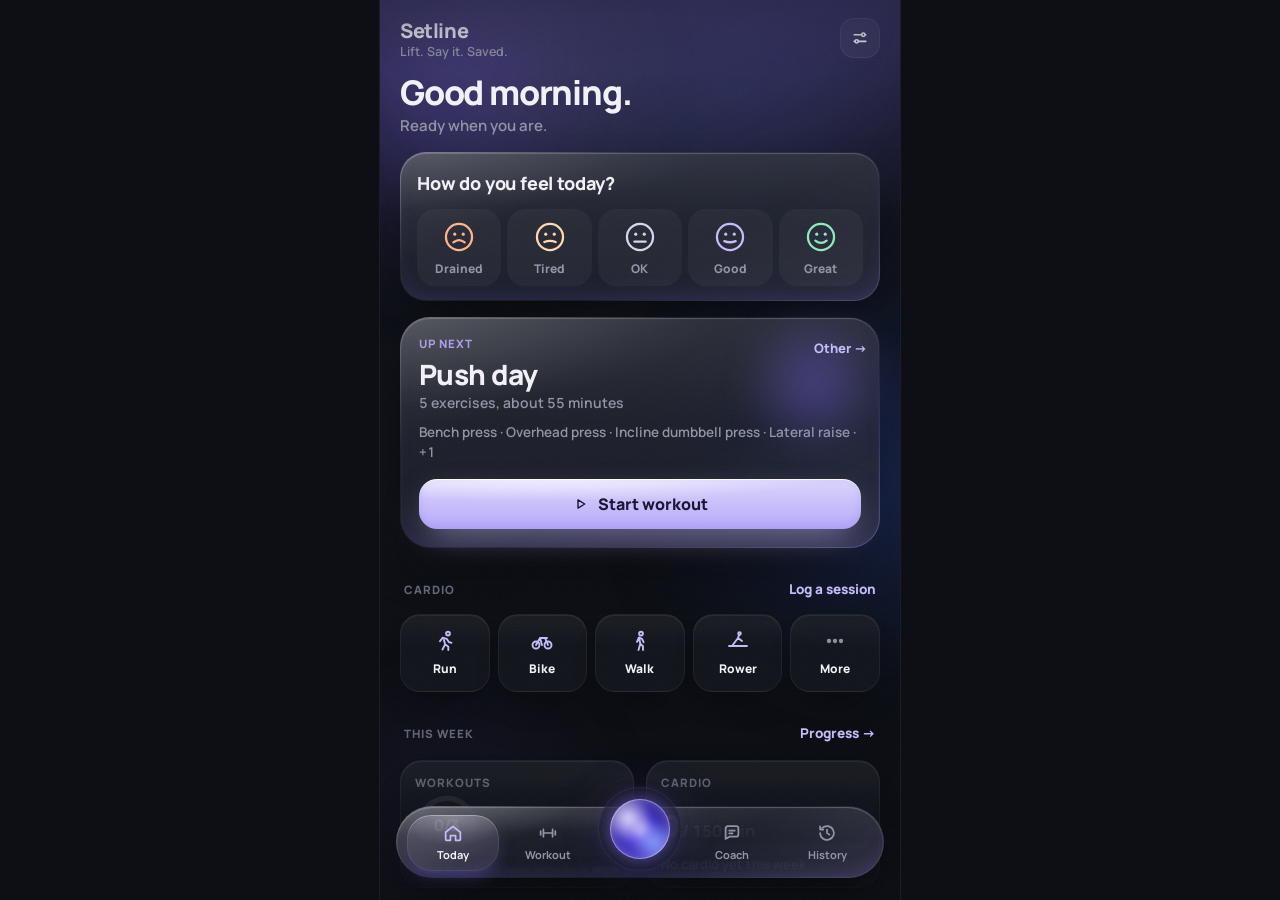
==== index.html @ 9954dfe5 "Merge commit '92b9b60e88c0af1cd8267b10f5bd665b52bd00a7'" ====
<!doctype html>
<html lang="en">
<head>
<meta charset="utf-8">
<meta name="viewport" content="width=device-width, initial-scale=1, viewport-fit=cover">
<meta name="theme-color" content="#24233F">
<meta name="theme-color" media="(prefers-color-scheme: dark)" content="#24233F">
<meta name="theme-color" media="(prefers-color-scheme: light)" content="#24233F">
<meta name="color-scheme" content="dark only">
<meta name="darkreader-lock">
<meta name="description" content="Log your lifts fast.">
<title>Setline</title>
<script>try{var a=JSON.parse(localStorage.getItem("setline.settings")||"{}").accent;if(a)document.documentElement.dataset.accent=a;var c={violet:"#24233F",ocean:"#1B2B40",jade:"#1B3029",ember:"#33241F",rose:"#34203A"}[a];if(c)document.querySelectorAll("meta[name=theme-color]").forEach(function(m){m.content=c})}catch(e){}</script>
<link rel="manifest" href="manifest.webmanifest">
<link rel="icon" type="image/png" href="icons/icon-192.png">
<link rel="apple-touch-icon" href="icons/icon-192.png">
<link rel="preconnect" href="https://fonts.googleapis.com">
<link rel="preconnect" href="https://fonts.gstatic.com" crossorigin>
<link rel="stylesheet" href="https://fonts.googleapis.com/css2?family=Manrope:wght@500;600;700;800&display=swap">
<link rel="stylesheet" href="css/tokens.css">
<link rel="stylesheet" href="css/app.css">
<script type="module" src="js/app.js"></script>
</head>
<body>
<svg width="0" height="0" style="position:absolute" aria-hidden="true"><defs>
  <linearGradient id="rg" x1="0" y1="0" x2="1" y2="1"><stop offset="0" style="stop-color:var(--violet)"/><stop offset="1" style="stop-color:var(--accent)"/></linearGradient>
  <linearGradient id="sf" x1="0" y1="0" x2="0" y2="1"><stop offset="0" style="stop-color:var(--accent)" stop-opacity=".28"/><stop offset="1" style="stop-color:var(--accent)" stop-opacity="0"/></linearGradient>
  <linearGradient id="sp" x1="0" y1="0" x2="1" y2="0"><stop offset="0" style="stop-color:var(--violet)"/><stop offset="1" style="stop-color:var(--accent)"/></linearGradient>
</defs></svg>

<div class="app" id="app">
  <div class="ambient" aria-hidden="true"><i></i><i></i><i></i><i></i></div>
  <div class="edge et" aria-hidden="true"></div><div class="edge eb" aria-hidden="true"></div>

  <section class="screen" id="s-today" data-screen="today" aria-label="Today"></section>
  <section class="screen" id="s-workout" data-screen="workout" aria-label="Workout"></section>
  <section class="screen" id="s-coach" data-screen="coach" aria-label="Coach"></section>
  <section class="screen" id="s-history" data-screen="history" aria-label="History"></section>
  <section class="screen" id="s-detail" data-screen="detail" aria-label="Workout details"></section>
  <section class="screen" id="s-settings" data-screen="settings" aria-label="Settings"></section>
  <section class="screen" id="s-routine" data-screen="routine" aria-label="Routine"></section>
  <section class="screen" id="s-progress" data-screen="progress" aria-label="Progress"></section>
  <section class="screen" id="s-exercise" data-screen="exercise" aria-label="Exercise"></section>
  <section class="screen" id="s-body" data-screen="body" aria-label="Body"></section>

  <button class="minibar solid" id="minibar" data-act="go" data-to="workout" tabindex="-1"></button>
  <form class="composer glass" id="composer" autocomplete="off"></form>
  <nav class="dock glass" id="dock" aria-label="Main"></nav>

  <section class="vlayer" id="voice" data-phase="idle" hidden></section>
  <div class="toast glass" id="toast" role="status" aria-live="polite"></div>
  <div class="intent glass" id="intent" role="status" aria-live="polite"></div>
  <button class="update glass" id="update" tabindex="-1"></button>
</div>
<noscript>Setline needs JavaScript.</noscript>
</body>
</html>
---- css/tokens.css ----
/* Design tokens, copied from design-target.html. */
:root{
  /* the app is dark by design: stop Chrome's "dark theme for websites" from re-darkening it */
  color-scheme:dark only;
  --bg:#0D0F15; --card:#191C25; --ink:#F1F0F6; --muted:#9293A6; --dim:#626478;
  --accent:#C6BBFA; --accent-ink:#191433; --violet:#7A67F2; --blue:#5B86FF; --warm:#FFD9A8;
  --a-rgb:198,187,250; --v-rgb:122,103,242; --b-rgb:91,134,255;
  --accent-soft:#A99DE8; --accent-hi:#E2DBFF; --edge:#24233F;
  --orb1:#6B55F2; --orb2:#3B2CB9; --orb3:#181062; --amb1:#5B4BD6; --amb2:#2B4FC4;
  --line:rgba(207,199,255,.09); --ease:cubic-bezier(.16,1,.3,1);
  --font:'Manrope','Inter',ui-sans-serif,system-ui,-apple-system,'Segoe UI',Roboto,'Helvetica Neue',Arial,sans-serif;

  /* derived, used across screens */
  --danger:#FF8A9A;
  --safe-top:max(env(safe-area-inset-top),12px);
  --safe-bottom:env(safe-area-inset-bottom);
  --dock-bottom:calc(22px + var(--safe-bottom));
  --dock-h:72px;
}

/* accent themes (Settings or Today → Customize). Violet is the default above. */
html[data-accent=ocean]{--accent:#A8E1FF;--a-rgb:168,225,255;--violet:#3B9EEA;--v-rgb:59,158,234;--blue:#46D2C8;--b-rgb:70,210,200;--accent-ink:#0E2233;
  --accent-soft:#8CC4E0;--accent-hi:#DDF3FF;--edge:#1B2B40;--orb1:#3C8FEA;--orb2:#1F55B9;--orb3:#0B1F5C;--amb1:#2F7FD0;--amb2:#1FA6A0}
html[data-accent=jade]{--accent:#B5F2D0;--a-rgb:181,242,208;--violet:#3FCB8A;--v-rgb:63,203,138;--blue:#4FB8FF;--b-rgb:79,184,255;--accent-ink:#0E2A1C;
  --accent-soft:#92D0AE;--accent-hi:#E0FFEE;--edge:#1B3029;--orb1:#3FCB8A;--orb2:#1F8A5C;--orb3:#0B3D28;--amb1:#2FA673;--amb2:#1F7FA6}
html[data-accent=ember]{--accent:#FFD0A8;--a-rgb:255,208,168;--violet:#F2804A;--v-rgb:242,128,74;--blue:#FF5F7A;--b-rgb:255,95,122;--accent-ink:#331A0E;
  --accent-soft:#E0B08C;--accent-hi:#FFEBDA;--edge:#33241F;--orb1:#F28A4A;--orb2:#B9462C;--orb3:#5C1A10;--amb1:#D8653A;--amb2:#B8364F}
html[data-accent=rose]{--accent:#FFC2DE;--a-rgb:255,194,222;--violet:#E567B0;--v-rgb:229,103,176;--blue:#9A7BFF;--b-rgb:154,123,255;--accent-ink:#33102A;
  --accent-soft:#E0A2C0;--accent-hi:#FFE3F0;--edge:#34203A;--orb1:#E567B0;--orb2:#A83A86;--orb3:#4A1040;--amb1:#C44A94;--amb2:#7A4ADB}
---- css/app.css ----
*{box-sizing:border-box;margin:0;padding:0}
html,body{height:100%;background:var(--bg);color:var(--ink);overscroll-behavior:none}
body{font-family:var(--font);-webkit-font-smoothing:antialiased;font-variant-numeric:tabular-nums;overflow:hidden;-webkit-user-select:none;user-select:none}
button,input,select{font:inherit;color:inherit;background:none;border:0;-webkit-tap-highlight-color:transparent}
button{cursor:pointer;touch-action:manipulation}
input{-webkit-user-select:text;user-select:text}
:focus-visible{outline:2px solid var(--accent);outline-offset:3px;border-radius:12px}
svg.i{fill:none;stroke:currentColor;stroke-width:1.9;stroke-linecap:round;stroke-linejoin:round}
[hidden]{display:none!important}
.sr{position:absolute;width:1px;height:1px;overflow:hidden;clip:rect(0 0 0 0);white-space:nowrap}

/* app frame: full screen on the phone, centered column on desktop */
.app{position:fixed;inset:0;margin:0 auto;max-width:520px;overflow:hidden;overflow:clip;isolation:isolate;background:var(--bg)}
@media (min-width:560px){.app{box-shadow:0 0 0 1px rgba(207,199,255,.08)}}

/* ambient light */
.ambient{position:absolute;inset:0;z-index:0;pointer-events:none;overflow:hidden}
.ambient i{position:absolute;border-radius:50%;filter:blur(70px);will-change:transform}
.ambient i:nth-child(1){width:320px;height:320px;left:-100px;top:-70px;background:radial-gradient(circle,var(--amb1),transparent 68%);opacity:.6;animation:drift1 34s ease-in-out infinite alternate}
.ambient i:nth-child(2){width:360px;height:360px;right:-150px;top:300px;background:radial-gradient(circle,var(--amb2),transparent 68%);opacity:.5;animation:drift2 41s ease-in-out infinite alternate}
.ambient i:nth-child(3){width:280px;height:280px;left:-70px;bottom:-90px;background:radial-gradient(circle,var(--violet),transparent 68%);opacity:.32;animation:drift1 47s ease-in-out infinite alternate-reverse}
@keyframes drift1{to{transform:translate(70px,60px) scale(1.12)}}
@keyframes drift2{to{transform:translate(-60px,-80px) scale(1.08)}}

/* surfaces */
.glass{background:linear-gradient(180deg,rgba(255,255,255,.075),rgba(255,255,255,.025)),rgba(25,28,37,.55);-webkit-backdrop-filter:blur(26px) saturate(150%);backdrop-filter:blur(26px) saturate(150%);border:1px solid var(--line);box-shadow:0 22px 44px -14px rgba(0,0,0,.65),inset 0 1px 0 rgba(255,255,255,.08)}
.solid{background:rgba(25,28,37,.72);border:1px solid var(--line);box-shadow:0 10px 24px -12px rgba(0,0,0,.55),inset 0 1px 0 rgba(255,255,255,.04)}

/* screens */
.screen{position:absolute;inset:0;z-index:1;overflow-y:auto;overflow-x:hidden;-webkit-overflow-scrolling:touch;overscroll-behavior:contain;padding:calc(var(--safe-top) + 4px) 20px calc(var(--dock-bottom) + var(--dock-h) + 28px);opacity:0;visibility:hidden;transform:scale(.985);transition:opacity .4s var(--ease),transform .6s var(--ease),visibility 0s .4s;scrollbar-width:none}
.screen::-webkit-scrollbar{display:none}
.screen.on{opacity:1;visibility:visible;transform:none;transition:opacity .4s var(--ease),transform .6s var(--ease)}
.app.has-mini .screen{padding-bottom:calc(var(--dock-bottom) + var(--dock-h) + 88px)}

.top{display:flex;align-items:center;justify-content:space-between;height:44px;gap:10px}
.iconbtn{width:40px;height:40px;flex:none;border-radius:14px;display:grid;place-items:center;background:rgba(255,255,255,.05);border:1px solid var(--line);transition:transform .3s var(--ease),background .3s}
.iconbtn:active{transform:scale(.94)}
.iconbtn svg{width:20px;height:20px}
.iconbtn[disabled]{opacity:.35;pointer-events:none}
.ttl{text-align:center;line-height:1.2;min-width:0}
.ttl strong{display:block;font-size:16px;font-weight:800;white-space:nowrap;overflow:hidden;text-overflow:ellipsis}
.ttl span{font-size:13px;color:var(--muted);font-weight:600}
.pillbtn{height:40px;padding:0 16px;border-radius:999px;background:rgba(var(--a-rgb),.14);color:var(--accent);font-weight:800;font-size:14px;border:1px solid rgba(var(--a-rgb),.22);flex:none;transition:transform .3s var(--ease)}
.pillbtn:active{transform:scale(.95)}
.spacer{width:40px;flex:none}

/* workout */
.exhead{margin-top:14px;display:flex;align-items:flex-end;gap:10px}
.exhead .txt{flex:1;min-width:0}
.exhead p{font-size:14px;color:var(--muted);font-weight:600}
.exhead h1{font-size:36px;line-height:1.08;font-weight:800;letter-spacing:-.03em;margin:2px 0 3px;overflow-wrap:anywhere}
.exhead h1 button{text-align:left;font-weight:inherit;letter-spacing:inherit;line-height:inherit}
.exnav{display:flex;gap:6px;padding-bottom:4px}
.hero{margin-top:14px;padding:16px;border-radius:30px;position:relative}
.hero::before{content:"";position:absolute;left:12%;right:12%;top:34px;height:96px;background:radial-gradient(closest-side,rgba(var(--a-rgb),.26),transparent);filter:blur(16px);z-index:-1;pointer-events:none}
.cols{display:grid;grid-template-columns:1fr 22px 1fr;align-items:end}
.col{display:flex;flex-direction:column;align-items:center;gap:6px;min-width:0}
.lab{font-size:13px;font-weight:700;color:var(--muted)}
.row3{display:flex;align-items:center;gap:6px;width:100%;justify-content:center}
.num{font-size:50px;height:56px;line-height:1;font-weight:800;letter-spacing:-.04em;flex:1;width:0;min-width:0;max-width:110px;text-align:center;font-variant-numeric:tabular-nums;border-radius:12px;padding:2px 0;caret-color:var(--accent)}
.num:focus{outline:none;background:rgba(var(--a-rgb),.1)}
.step{width:34px;height:34px;flex:none;border-radius:12px;background:rgba(255,255,255,.06);border:1px solid var(--line);font-size:20px;line-height:1;font-weight:700;display:grid;place-items:center;transition:transform .25s var(--ease),background .25s}
.step:active{transform:scale(.9);background:rgba(var(--a-rgb),.16)}
.times{font-size:20px;color:var(--dim);font-weight:700;text-align:center;padding-bottom:14px}
.ghost{margin-top:12px;display:flex;justify-content:space-between;gap:10px;font-size:13px;color:var(--muted);font-weight:600}
.ghost b{color:var(--ink);font-weight:700}
.log{margin-top:12px;width:100%;height:50px;padding:0 18px;border-radius:18px;display:flex;align-items:center;justify-content:center;gap:8px;background:linear-gradient(180deg,var(--accent),var(--accent));color:var(--accent-ink);font-weight:800;font-size:16px;white-space:nowrap;box-shadow:0 12px 30px -8px rgba(var(--a-rgb),.6),inset 0 1px 0 rgba(255,255,255,.65);transition:transform .3s var(--ease),box-shadow .3s}
.log:active{transform:scale(.97)}
.log svg{width:18px;height:18px}
.btn2{width:100%;height:50px;padding:0 18px;border-radius:18px;display:flex;align-items:center;justify-content:center;gap:8px;font-weight:800;font-size:15px;transition:transform .3s var(--ease)}
.btn2:active{transform:scale(.97)}
.btn2 svg{width:18px;height:18px;color:var(--accent)}
.btn2.danger{color:var(--danger)}
.btn2.danger svg{color:var(--danger)}
.row2{display:grid;grid-template-columns:1fr 1fr;gap:10px;margin-top:14px}

.rest{margin-top:12px;padding:12px 14px;border-radius:22px;display:flex;align-items:center;gap:14px;transform-origin:top center}
.rest.in{animation:restin .5s var(--ease)}
.rest.out{animation:restout .35s var(--ease) forwards}
@keyframes restin{from{opacity:0;transform:translateY(-6px) scale(.98)}}
@keyframes restout{to{opacity:0;transform:translateY(-6px) scale(.98)}}
.ring{position:relative;width:60px;height:60px;flex:none}
.ring svg{width:60px;height:60px;transform:rotate(-90deg);overflow:visible}
.ring circle{fill:none;stroke-width:5;stroke-linecap:round}
.ring .bg{stroke:rgba(255,255,255,.08)}
.ring .fg{stroke:url(#rg);stroke-dasharray:157.08;transition:stroke-dashoffset .25s linear}
.ring b{position:absolute;inset:0;display:grid;place-items:center;font-size:14px;font-weight:800;letter-spacing:-.02em}
.ring.hot{animation:hot .5s ease-in-out infinite alternate}
@keyframes hot{to{transform:scale(1.07);filter:drop-shadow(0 0 8px rgba(var(--a-rgb),.7))}}
.rtxt{flex:1;line-height:1.25;min-width:0}
.rtxt strong{display:block;font-size:16px;font-weight:800}
.rtxt span{font-size:13px;color:var(--muted);font-weight:600;display:-webkit-box;-webkit-line-clamp:2;-webkit-box-orient:vertical;overflow:hidden}
.chips{display:flex;gap:6px}
.chip{height:34px;padding:0 12px;border-radius:999px;background:rgba(255,255,255,.06);border:1px solid var(--line);font-weight:700;font-size:13px;display:inline-flex;align-items:center;white-space:nowrap;transition:transform .25s var(--ease),background .25s}
button.chip:active{transform:scale(.93);background:rgba(var(--a-rgb),.16)}

.sets{list-style:none;margin-top:12px;display:grid;gap:6px}
.sw{position:relative;border-radius:16px;overflow:hidden;touch-action:pan-y}
.sw .del{position:absolute;inset:0;display:flex;align-items:center;justify-content:flex-end;padding-right:18px;background:rgba(255,138,154,.16);color:var(--danger);font-weight:800;font-size:13px;gap:6px;opacity:0;transition:opacity .2s}
.sw .del svg{width:18px;height:18px}
.sw.dragging .del,.sw.gone .del{opacity:1}
.sw.gone{animation:gone .32s var(--ease) forwards}
@keyframes gone{to{opacity:0;transform:translateX(-30px)}}
.set{position:relative;height:44px;border-radius:16px;padding:0 14px;display:grid;grid-template-columns:26px 1fr auto;align-items:center;background:rgba(255,255,255,.035);border:1px solid transparent;font-size:15px;font-weight:600;color:var(--muted);width:100%;text-align:left;transition:transform .45s var(--ease)}
.sw.dragging .set{transition:none}
.sw.dragging .set,.sw.gone .set{background:#1B1E28}
.set .idx{font-weight:800;color:var(--dim)}
.set .val b{color:var(--ink);font-weight:800}
.set.done{color:var(--ink)}
.set.done .idx{color:var(--accent)}
.set .end{display:flex;align-items:center;gap:8px}
.ck{width:22px;height:22px;border-radius:50%;display:grid;place-items:center;background:var(--accent);color:var(--accent-ink)}
.ck svg{width:13px;height:13px;stroke-width:3}
.set.planned{border:1px dashed rgba(207,199,255,.16);background:transparent}
.set .later{font-size:12.5px;color:var(--dim);font-weight:700}
.set.fresh{animation:land 1.6s var(--ease)}
.set.fresh .ck{animation:pop .6s var(--ease)}
@keyframes land{0%{background:rgba(var(--a-rgb),.3);border-color:rgba(var(--a-rgb),.55)}40%{background:rgba(var(--a-rgb),.1);border-color:rgba(var(--a-rgb),.12)}100%{background:rgba(255,255,255,.035);border-color:transparent}}
@keyframes pop{0%{opacity:0;transform:scale(.4)}50%{opacity:1;transform:scale(1.25)}100%{transform:scale(1)}}
.tag{display:inline-block;height:24px;line-height:24px;padding:0 10px;border-radius:999px;background:rgba(255,217,168,.14);color:var(--warm);font-size:12.5px;font-weight:800;white-space:nowrap}
.tag.sm{height:20px;line-height:20px;padding:0 8px;font-size:11.5px}
.hint{margin-top:10px;text-align:center;font-size:12.5px;color:var(--dim);font-weight:600}

/* empty states */
.empty{margin-top:20px;padding:22px 18px;border-radius:26px;text-align:center}
.empty h2{font-size:22px;font-weight:800;letter-spacing:-.02em}
.empty p{margin-top:6px;font-size:14px;color:var(--muted);font-weight:600;line-height:1.4}
.empty .log,.empty .btn2{margin-top:16px}
.emptyglyph{width:56px;height:56px;margin:0 auto 12px;border-radius:20px;display:grid;place-items:center;background:rgba(var(--a-rgb),.12);color:var(--accent)}
.emptyglyph svg{width:26px;height:26px}

/* today */
.tabtop{height:44px}
.brand{display:flex;align-items:center;justify-content:space-between;height:44px}
.brand strong{display:block;font-size:20px;font-weight:800;letter-spacing:-.02em}
.brand span{display:block;font-size:12.5px;color:var(--muted);font-weight:600;line-height:1.2}
.greet{margin-top:14px;font-size:34px;line-height:1.1;font-weight:800;letter-spacing:-.03em}
.sub{color:var(--muted);font-weight:600;font-size:15px;margin-top:4px}
.upcoming{margin-top:16px;padding:18px;border-radius:30px;position:relative}
.upcoming::before{content:"";position:absolute;right:-10px;top:-10px;width:150px;height:150px;background:radial-gradient(closest-side,rgba(var(--v-rgb),.4),transparent);filter:blur(14px);z-index:-1;pointer-events:none}
.upcoming h2{font-size:28px;font-weight:800;letter-spacing:-.025em;line-height:1.1}
.upcoming p{font-size:14px;color:var(--muted);font-weight:600;margin-top:3px}
.upcoming .live{display:inline-flex;align-items:center;gap:8px;margin-bottom:10px;font-size:13px;font-weight:800;color:var(--accent)}
.upcoming .live i{width:8px;height:8px;border-radius:50%;background:var(--accent);animation:mic 1.4s infinite}
@keyframes mic{0%{box-shadow:0 0 0 0 rgba(var(--a-rgb),.6)}70%,100%{box-shadow:0 0 0 9px rgba(var(--a-rgb),0)}}
.exlist{display:flex;gap:6px;margin:14px 0 16px;flex-wrap:wrap}
.card{margin-top:12px;border-radius:22px}
.routine{padding:14px 16px;display:flex;align-items:center;gap:12px;width:100%;text-align:left}
.routine .l{flex:1;min-width:0}
.routine strong{display:block;font-size:17px;font-weight:800}
.routine span{display:block;font-size:13px;color:var(--muted);font-weight:600;margin-top:2px}

/* history */
.h1{margin-top:14px;font-size:34px;line-height:1.1;font-weight:800;letter-spacing:-.03em}
.group{margin-top:22px;font-size:13px;font-weight:800;color:var(--muted);letter-spacing:.02em}
.hlist{list-style:none;display:grid;gap:10px;margin-top:10px}
.hitem{width:100%;padding:14px 16px;border-radius:22px;text-align:left;display:grid;grid-template-columns:1fr auto;gap:4px 12px;align-items:center;transition:transform .3s var(--ease)}
.hitem:active{transform:scale(.98)}
.hitem strong{font-size:17px;font-weight:800;letter-spacing:-.01em}
.hitem .d{font-size:13px;color:var(--muted);font-weight:600;grid-column:1}
.hitem .tag{grid-row:1;grid-column:2;justify-self:end}
.hitem .stats{grid-column:1/-1;display:flex;gap:14px;margin-top:8px;font-size:13px;color:var(--muted);font-weight:600}
.hitem .stats b{color:var(--ink);font-weight:800}
.summary{margin-top:14px;padding:16px;border-radius:30px;display:grid;grid-template-columns:repeat(3,1fr);position:relative}
.summary::before{content:"";position:absolute;left:12%;right:12%;top:10px;height:70px;background:radial-gradient(closest-side,rgba(var(--a-rgb),.22),transparent);filter:blur(16px);z-index:-1;pointer-events:none}
.summary div{text-align:center}
.summary b{display:block;font-size:24px;font-weight:800;letter-spacing:-.03em}
.summary span{font-size:12.5px;color:var(--muted);font-weight:700}
.prs{margin-top:12px;padding:14px 16px;border-radius:22px}
.prs ul{list-style:none;display:grid;gap:10px;margin-top:10px}
.prs li{display:flex;justify-content:space-between;gap:10px;font-size:14px;font-weight:600;color:var(--muted)}
.prs li b{color:var(--ink);font-weight:800}
.prs li .v{color:var(--warm);font-weight:800;white-space:nowrap}
.exblock{margin-top:12px;padding:14px 16px;border-radius:22px}
.exblock h3{font-size:16px;font-weight:800}
.exblock ol{list-style:none;margin-top:8px;display:grid;gap:4px}
.exblock li{display:grid;grid-template-columns:26px 1fr auto;font-size:14.5px;font-weight:600;color:var(--muted);height:28px;align-items:center}
.exblock li .idx{font-weight:800;color:var(--accent)}
.exblock li .val b{color:var(--ink);font-weight:800}
.detail-date{font-size:14px;color:var(--muted);font-weight:600;margin-top:4px}

/* settings */
.sgroup{margin-top:22px}
.sgroup h2{font-size:13px;font-weight:800;color:var(--muted);letter-spacing:.02em;margin:0 4px 8px}
.slist{border-radius:22px;overflow:hidden}
.srow{display:flex;align-items:center;justify-content:space-between;gap:12px;min-height:60px;padding:10px 14px 10px 16px;width:100%;text-align:left}
.srow + .srow,.keyedit + .srow{border-top:1px solid var(--line)}
.srow .l{min-width:0}
.srow strong{display:block;font-size:15px;font-weight:700}
.srow small{display:block;font-size:12.5px;color:var(--muted);font-weight:600;margin-top:2px}
.srow.danger strong{color:var(--danger)}
.seg{display:flex;gap:2px;padding:3px;border-radius:999px;background:rgba(0,0,0,.25);border:1px solid var(--line);flex:none}
.seg button{height:32px;padding:0 12px;border-radius:999px;font-weight:700;font-size:13px;color:var(--muted);transition:background .4s var(--ease),color .3s}
.seg button[aria-pressed=true]{background:rgba(var(--a-rgb),.16);color:var(--ink)}
.toggle{width:50px;height:30px;border-radius:999px;background:rgba(255,255,255,.1);border:1px solid var(--line);position:relative;flex:none;transition:background .35s var(--ease)}
.toggle::after{content:"";position:absolute;top:3px;left:3px;width:22px;height:22px;border-radius:50%;background:var(--ink);transition:transform .4s var(--ease)}
.toggle[aria-checked=true]{background:var(--violet)}
.toggle[aria-checked=true]::after{transform:translateX(20px)}
.stepper{display:flex;align-items:center;gap:8px}
.stepper b{min-width:52px;text-align:center;font-weight:800;font-size:15px}
.version{margin-top:24px;text-align:center;font-size:12.5px;color:var(--dim);font-weight:600}

/* dock: two tabs, the Orb, then the rest; a pill slides to the active tab */
.dock{position:absolute;z-index:7;left:16px;right:16px;bottom:var(--dock-bottom);height:var(--dock-h);border-radius:36px;display:grid;grid-template-columns:1fr 1fr 88px 1fr 1fr;align-items:center;padding:0 8px;transition:opacity .35s var(--ease),transform .5s var(--ease)}
.dock .ind{position:absolute;left:0;top:8px;height:56px;width:0;border-radius:24px;background:rgba(var(--a-rgb),.14);pointer-events:none;opacity:0;transition:transform .55s var(--ease),width .55s var(--ease),opacity .3s}
.dock .ind.ready{opacity:1}
.tab{position:relative;height:56px;margin:0 2px;border-radius:24px;display:flex;flex-direction:column;align-items:center;justify-content:center;gap:3px;color:var(--muted);font-size:11px;font-weight:700;transition:color .3s,transform .3s var(--ease)}
.tab:active{transform:scale(.94)}
.tab svg{width:22px;height:22px;transition:color .3s}
.tab.on{color:var(--ink)}
.tab.on svg{color:var(--accent);animation:tabpop .5s var(--ease)}
@keyframes tabpop{40%{transform:translateY(-2px) scale(1.12)}}
.app.is-sub .dock,.app.voice .dock{opacity:0;transform:translateY(30px);pointer-events:none}

/* the Voice Orb: the one bold thing */
.orbbtn{justify-self:center;width:76px;height:76px;margin-top:-26px;border-radius:50%;display:grid;place-items:center;position:relative;touch-action:none;-webkit-touch-callout:none;transition:transform .35s var(--ease)}
.orbbtn:active{transform:scale(.94)}
.orbbtn::before{content:"";position:absolute;inset:-4px;border-radius:50%;background:rgba(13,15,21,.55);-webkit-backdrop-filter:blur(18px);backdrop-filter:blur(18px);border:1px solid var(--line);z-index:-1}
.app.orbaway .orbbtn .orb{opacity:0;transition:opacity .12s}
.orb{--s:60px;position:relative;width:var(--s);height:var(--s);border-radius:50%;display:block;transition:opacity .3s}
.orb .core{position:absolute;inset:0;border-radius:50%;overflow:hidden;isolation:isolate;background:radial-gradient(circle at 50% 58%,var(--orb1) 0%,var(--orb2) 46%,var(--orb3) 100%);box-shadow:inset 0 0 0 1px rgba(var(--a-rgb),.55),inset 0 0 calc(var(--s)*.2) rgba(var(--a-rgb),.5),0 0 calc(var(--s)*.3) rgba(var(--v-rgb),.6),0 0 calc(var(--s)*.85) rgba(var(--v-rgb),.28);animation:breathe 5.2s ease-in-out infinite}
.orb .core b{position:absolute;border-radius:50%;filter:blur(calc(var(--s)*.065));mix-blend-mode:screen;will-change:transform}
.orb .core b:nth-child(1){width:86%;height:86%;left:-14%;top:-12%;background:radial-gradient(circle,var(--accent-hi),rgba(var(--a-rgb),0) 64%);animation:blob1 9s ease-in-out infinite alternate}
.orb .core b:nth-child(2){width:82%;height:82%;right:-16%;bottom:-14%;background:radial-gradient(circle,var(--blue),rgba(var(--b-rgb),0) 64%);animation:blob2 11s ease-in-out infinite alternate}
.orb .core b:nth-child(3){width:38%;height:38%;left:34%;top:30%;background:radial-gradient(circle,#fff,rgba(255,255,255,0) 66%);opacity:.5;animation:blob3 7s ease-in-out infinite alternate}
@keyframes breathe{50%{transform:scale(1.045)}}
@keyframes blob1{to{transform:translate(46%,34%) scale(1.12)}}
@keyframes blob2{to{transform:translate(-46%,-36%) scale(1.08)}}
@keyframes blob3{to{transform:translate(-30%,34%) scale(.8)}}
.app.speaking .dock .orb{animation:talk .9s ease-in-out infinite alternate}
@keyframes talk{to{transform:scale(1.08)}}

/* workout mini bar */
.minibar{position:absolute;z-index:6;left:24px;right:24px;bottom:calc(var(--dock-bottom) + var(--dock-h) + 10px);height:52px;border-radius:20px;padding:0 8px 0 14px;display:flex;align-items:center;gap:10px;text-align:left;opacity:0;transform:translateY(12px);pointer-events:none;transition:opacity .35s var(--ease),transform .5s var(--ease)}
.app.has-mini .minibar{opacity:1;transform:none;pointer-events:auto}
.minibar .dot{width:8px;height:8px;border-radius:50%;background:var(--accent);flex:none;animation:mic 1.4s infinite}
.minibar .l{flex:1;min-width:0;line-height:1.2}
.minibar strong{display:block;font-size:14px;font-weight:800;white-space:nowrap;overflow:hidden;text-overflow:ellipsis}
.minibar span{font-size:12.5px;color:var(--muted);font-weight:600}
.minibar .go{width:36px;height:36px;border-radius:12px;display:grid;place-items:center;background:rgba(var(--a-rgb),.14);color:var(--accent)}
.minibar .go svg{width:18px;height:18px}

/* toast: the intent-card surface */
.toast{position:absolute;z-index:9;left:16px;right:16px;bottom:calc(var(--dock-bottom) + var(--dock-h) + 16px);padding:12px 14px 15px;border-radius:22px;display:grid;grid-template-columns:36px 1fr auto;gap:12px;align-items:center;overflow:hidden;opacity:0;transform:translateY(18px) scale(.96);pointer-events:none;transition:opacity .35s var(--ease),transform .5s var(--ease)}
.toast.show{opacity:1;transform:none;pointer-events:auto}
.app.has-mini .toast{bottom:calc(var(--dock-bottom) + var(--dock-h) + 72px)}
.app.is-sub .toast,.app.is-sub .intent{bottom:calc(var(--dock-bottom) + 8px)}
.ic{width:36px;height:36px;border-radius:50%;display:grid;place-items:center;background:rgba(var(--a-rgb),.18);color:var(--accent)}
.ic svg{width:18px;height:18px;stroke-width:2.6}
.toast.is-err .ic{background:rgba(255,138,154,.16);color:var(--danger)}
.toast b{font-size:16px;font-weight:800}
.toast .v{font-weight:800;color:var(--accent)}
.toast small{display:block;font-size:12.5px;color:var(--muted);font-weight:600;margin-top:2px}
.undo{height:34px;padding:0 14px;border-radius:999px;background:rgba(255,255,255,.07);font-weight:800;font-size:13px}
.toast .bar{position:absolute;left:0;bottom:0;height:3px;width:100%;background:linear-gradient(90deg,var(--violet),var(--accent));transform-origin:left;transform:scaleX(0)}
.toast.show .bar{animation:auto var(--ms,4s) linear forwards}
@keyframes auto{from{transform:scaleX(1)}to{transform:scaleX(0)}}

.update{position:absolute;z-index:10;left:50%;top:calc(var(--safe-top) + 6px);transform:translate(-50%,-20px);opacity:0;pointer-events:none;height:40px;padding:0 16px;border-radius:999px;display:flex;align-items:center;gap:8px;font-weight:800;font-size:13.5px;white-space:nowrap;transition:opacity .35s var(--ease),transform .5s var(--ease)}
.update.show{opacity:1;transform:translate(-50%,0);pointer-events:auto}
.update i{width:8px;height:8px;border-radius:50%;background:var(--accent)}

/* sheets */
.scrim{position:absolute;inset:0;z-index:20;background:rgba(5,6,10,.55);opacity:0;transition:opacity .35s var(--ease)}
.scrim.show{opacity:1}
.sheet{position:absolute;z-index:21;left:0;right:0;bottom:0;max-height:calc(100% - var(--safe-top) - 24px);border-radius:30px 30px 0 0;padding:10px 20px calc(20px + var(--safe-bottom));display:flex;flex-direction:column;transform:translateY(100%);transition:transform .5s var(--ease)}
.sheet.show{transform:none}
.sheet .sin{display:flex;flex-direction:column;min-height:0;flex:1}
.sheet .grab{width:40px;height:5px;border-radius:3px;background:rgba(255,255,255,.18);margin:0 auto 12px;flex:none}
.sheet .sbody{overflow-y:auto;overscroll-behavior:contain;margin:0 -20px;padding:0 20px;scrollbar-width:none}
.sheet .sbody::-webkit-scrollbar{display:none}
.sheet h2{font-size:24px;font-weight:800;letter-spacing:-.02em;line-height:1.15}
.sheet p.lead{margin-top:6px;font-size:15px;color:var(--muted);font-weight:600;line-height:1.4}
.sheet .acts{display:grid;gap:10px;margin-top:18px}
.sheet .linkbtn{height:44px;font-weight:800;font-size:14.5px;color:var(--danger)}
.shead{display:flex;align-items:center;justify-content:space-between;gap:10px;margin-bottom:12px;flex:none}
.search{display:flex;align-items:center;gap:10px;height:48px;padding:0 14px;border-radius:16px;background:rgba(255,255,255,.06);border:1px solid var(--line);flex:none}
.search svg{width:18px;height:18px;color:var(--muted);flex:none}
.search input{flex:1;height:100%;outline:none;font-size:16px;font-weight:600;min-width:0}
.search input::placeholder{color:var(--dim)}
.plist{list-style:none;margin-top:10px;display:grid;gap:4px}
.prow{width:100%;min-height:56px;padding:8px 12px;border-radius:16px;display:flex;align-items:center;gap:12px;text-align:left;transition:background .25s}
.prow:active{background:rgba(var(--a-rgb),.1)}
.prow .l{flex:1;min-width:0}
.prow strong{display:block;font-size:15.5px;font-weight:800}
.prow small{display:block;font-size:12.5px;color:var(--muted);font-weight:600;margin-top:1px}
.prow .plus{width:32px;height:32px;border-radius:11px;display:grid;place-items:center;background:rgba(var(--a-rgb),.12);color:var(--accent);flex:none}
.prow .plus svg{width:16px;height:16px}
.prow.cur{background:rgba(var(--a-rgb),.1)}
.prow .n{width:24px;font-weight:800;color:var(--dim);flex:none}
.prow.cur .n{color:var(--accent)}
.prow .meta{font-size:13px;color:var(--muted);font-weight:700;white-space:nowrap}
.plabel{margin:16px 12px 4px;font-size:12.5px;font-weight:800;color:var(--dim);letter-spacing:.02em}
.none{padding:18px 12px;color:var(--muted);font-weight:600;font-size:14px}
.field{margin-top:14px}
.field label{display:block;font-size:13px;font-weight:700;color:var(--muted);margin:0 4px 6px}
.field input{width:100%;height:48px;padding:0 14px;border-radius:16px;background:rgba(255,255,255,.06);border:1px solid var(--line);font-size:16px;font-weight:600;outline:none}
.field input:focus{border-color:rgba(var(--a-rgb),.4)}
.opts{display:flex;flex-wrap:wrap;gap:6px}
.opts .chip[aria-pressed=true]{background:rgba(var(--a-rgb),.18);border-color:rgba(var(--a-rgb),.4);color:var(--ink)}
.err{margin-top:8px;font-size:13px;color:var(--danger);font-weight:700;min-height:18px}
.editnums{margin-top:16px;padding:16px;border-radius:24px}

/* motion off: in-app toggle or system setting */
html[data-motion=off] *,html[data-motion=off] *::before,html[data-motion=off] *::after{animation:none!important;transition:none!important}
@media (prefers-reduced-motion:reduce){html:not([data-motion=on]) *,html:not([data-motion=on]) *::before,html:not([data-motion=on]) *::after{animation:none!important;transition:none!important}}

/* ---------- voice screen ---------- */
.vlayer{position:absolute;inset:0;z-index:8;padding:calc(var(--safe-top) + 4px) 20px 0;touch-action:manipulation}
.vlayer .vbg{position:absolute;inset:0;z-index:-1;background:rgba(9,10,15,.68);-webkit-backdrop-filter:blur(30px) saturate(140%);backdrop-filter:blur(30px) saturate(140%);opacity:0;transition:opacity .38s var(--ease)}
.vlayer.on .vbg{opacity:1}
.vlayer{isolation:isolate}
.vlayer > *:not(.stagev):not(.vbg){transition:opacity .4s var(--ease),transform .55s var(--ease)}
.vlayer:not(.on) > *:not(.stagev):not(.vbg){opacity:0;transform:translateY(14px)}
.vlayer:not(.on) .halo,.vlayer:not(.on) .ripples,.vlayer:not(.on) .orb .spin{opacity:0!important}
.vlayer.on .hints{transition-delay:.06s}.vlayer.on .hold{transition-delay:.1s}.vlayer.on .holdnote{transition-delay:.14s}
.live{display:flex;align-items:center;gap:8px;padding:0 14px;height:36px;border-radius:999px;background:rgba(255,255,255,.06);border:1px solid var(--line);font-weight:800;font-size:13.5px;transition:background .35s,border-color .35s}
.live i{width:8px;height:8px;border-radius:50%;background:var(--dim);transition:background .3s}
.vlayer[data-phase=listening] .live{background:rgba(var(--a-rgb),.14);border-color:rgba(var(--a-rgb),.24)}
.vlayer[data-phase=listening] .live i{background:var(--accent);animation:mic 1.4s infinite}
.vlayer[data-phase=thinking] .live i{background:var(--accent);animation:blink .9s ease-in-out infinite alternate}
@keyframes blink{to{opacity:.25}}
.stagev{position:relative;height:264px;display:grid;place-items:center;margin-top:8px;transition:transform .55s var(--ease)}
.orbwrap{position:relative;display:block;transition:transform .6s var(--ease);will-change:transform}
.orb.big{--s:184px;transition:none;will-change:transform}
.orb .spin{position:absolute;inset:-6px;border-radius:50%;background:conic-gradient(from 0deg,transparent 0 62%,rgba(var(--a-rgb),.9) 80%,transparent 94%);-webkit-mask:radial-gradient(closest-side,transparent calc(100% - 3px),#000 calc(100% - 2px));mask:radial-gradient(closest-side,transparent calc(100% - 3px),#000 calc(100% - 2px));opacity:0;transition:opacity .35s}
.vlayer[data-phase=thinking] .orb .spin{opacity:1;animation:spin 1.1s linear infinite}
@keyframes spin{to{transform:rotate(360deg)}}
.halo{position:absolute;left:50%;top:50%;width:260px;height:260px;margin:-130px 0 0 -130px;border-radius:50%;background:radial-gradient(closest-side,rgba(var(--v-rgb),.45),transparent);opacity:.22;pointer-events:none;will-change:transform,opacity;transition:opacity .3s}
.ripples{position:absolute;inset:0;pointer-events:none;opacity:0;transition:opacity .3s}
.ripples b{position:absolute;left:50%;top:50%;width:184px;height:184px;margin:-92px 0 0 -92px;border-radius:50%;border:1.5px solid rgba(var(--a-rgb),.55);opacity:0}
.vlayer[data-phase=listening] .ripples b{animation:ripple 2.8s var(--ease) infinite}
.vlayer[data-phase=listening] .ripples b:nth-child(2){animation-delay:.9s}
.vlayer[data-phase=listening] .ripples b:nth-child(3){animation-delay:1.8s}
@keyframes ripple{0%{transform:scale(1);opacity:.55}65%{opacity:.14}100%{transform:scale(1.65);opacity:0}}
.wave{display:flex;justify-content:center;align-items:center;gap:4px;height:44px;margin-top:6px}
.wave i{width:4px;height:44px;border-radius:3px;background:linear-gradient(180deg,var(--accent),var(--violet));transform:scaleY(.14);opacity:.55;transition:opacity .3s;will-change:transform}
.vlayer[data-phase=listening] .wave i,.vlayer[data-phase=thinking] .wave i{opacity:1}
.say{margin-top:18px;min-height:74px;font-size:27px;line-height:1.25;font-weight:700;letter-spacing:-.02em;overflow-wrap:anywhere}
.say .w{display:inline-block;opacity:0;transform:translateY(8px);animation:wordin .45s var(--ease) forwards}
@keyframes wordin{to{opacity:1;transform:none}}
.hints{position:absolute;left:0;right:0;bottom:calc(132px + var(--safe-bottom));padding:0 20px;display:flex;gap:8px;overflow-x:auto;scrollbar-width:none}
.hints::-webkit-scrollbar{display:none}
.hints button{flex:none;height:34px;display:inline-flex;align-items:center;gap:6px;padding:0 14px;border-radius:999px;background:rgba(255,255,255,.055);border:1px solid var(--line);font-size:13.5px;font-weight:700;color:var(--muted);transition:transform .25s var(--ease),background .25s}
.hints button:active{transform:scale(.94);background:rgba(var(--a-rgb),.14)}
.hints .kbd{color:var(--ink)}
.hints svg{width:16px;height:16px;color:var(--accent)}
.hold{position:absolute;left:20px;right:20px;bottom:calc(46px + var(--safe-bottom));height:68px;border-radius:34px;display:flex;align-items:center;justify-content:center;gap:10px;font-weight:800;font-size:17px;background:linear-gradient(180deg,var(--accent),var(--accent));color:var(--accent-ink);box-shadow:0 16px 40px -10px rgba(var(--a-rgb),.6),inset 0 1px 0 rgba(255,255,255,.65);touch-action:none;-webkit-touch-callout:none;-webkit-user-select:none;user-select:none;overflow:hidden;isolation:isolate}
.hold svg{width:22px;height:22px}
.hold .glow{position:absolute;inset:0;z-index:-1;background:radial-gradient(120% 140% at 50% 120%,rgba(255,255,255,.75),transparent 60%);opacity:0;transition:opacity .3s}
.vlayer[data-phase=listening] .hold .glow,.vlayer[data-phase=opening] .hold .glow{opacity:1;animation:holdglow 1.6s ease-in-out infinite alternate}
@keyframes holdglow{to{opacity:.45}}
.vlayer[data-phase=listening] .hold{transform:scale(.98)}
.hold[disabled]{opacity:.55}
.holdnote{position:absolute;left:0;right:0;bottom:calc(22px + var(--safe-bottom));text-align:center;font-size:12.5px;color:var(--muted);font-weight:600}
.vlayer.carded .hints{opacity:0;transform:translateY(8px);pointer-events:none}
.typebox{display:none;margin-top:10px;height:56px;border-radius:20px;padding:0 6px 0 16px;align-items:center;gap:8px}
.typebox input{flex:1;min-width:0;height:100%;outline:none;font-size:17px;font-weight:700}
.typebox input::placeholder{color:var(--dim)}
.typebox .send{width:44px;height:44px;border-radius:15px;display:grid;place-items:center;background:linear-gradient(180deg,var(--accent),var(--accent));color:var(--accent-ink)}
.typebox .send svg{width:20px;height:20px;stroke-width:2.4}
.vlayer.typing .typebox{display:flex;animation:rise .45s var(--ease)}
.vlayer.typing .stagev{transform:translateY(-34px) scale(.42);height:150px}
.vlayer.typing .wave,.vlayer.typing .hints,.vlayer.typing .hold,.vlayer.typing .holdnote{opacity:0;pointer-events:none}
.vlayer.typing .say{min-height:0;margin-top:0;font-size:0}
@keyframes rise{from{opacity:0;transform:translateY(12px)}}

/* ---------- intent card ---------- */
.intent{position:absolute;z-index:9;left:16px;right:16px;bottom:calc(var(--dock-bottom) + var(--dock-h) + 16px);padding:12px 14px 15px;border-radius:22px;display:grid;grid-template-columns:36px 1fr auto;gap:10px 12px;align-items:center;overflow:hidden;opacity:0;transform:translateY(18px) scale(.96);pointer-events:none;transition:opacity .32s var(--ease),transform .55s var(--ease)}
.intent.show{opacity:1;transform:none;pointer-events:auto}
.intent.swap > *{opacity:0;transform:translateY(4px);transition:opacity .14s,transform .14s}
.intent > *{transition:opacity .2s,transform .3s var(--ease)}
.app.has-mini .intent{bottom:calc(var(--dock-bottom) + var(--dock-h) + 72px)}
.app.voice .intent.show{transform:translateY(-22px)}
.intent .ctext{min-width:0}
.intent b{font-size:16px;font-weight:800;display:block;overflow-wrap:anywhere}
.intent .v{font-weight:800;color:var(--accent);white-space:nowrap}
.intent small{display:block;font-size:12.5px;color:var(--muted);font-weight:600;margin-top:2px;overflow-wrap:anywhere}
.intent .ic.alert{background:rgba(255,138,154,.16);color:var(--danger)}
.intent .ic.info,.intent .ic.ask{background:rgba(var(--b-rgb),.18);color:#AFC4FF}
.intent.done .ic.check svg{animation:pop .5s var(--ease)}
.intent .pair{display:flex;gap:6px}
.intent[data-kind=confirm] .ctext,.intent[data-kind=error] .ctext{grid-column:2/-1}
.intent[data-kind=confirm] .pair,.intent[data-kind=error] .pair{grid-column:2/-1;justify-self:end;margin-top:-2px}
.intent .undo.primary{background:var(--accent);color:var(--accent-ink)}
.intent .undo.x{width:34px;padding:0;font-size:18px;color:var(--muted)}
.intent .cchips{grid-column:1/-1;display:flex;gap:6px;flex-wrap:wrap}
.intent .cchips .chip{background:rgba(var(--a-rgb),.12);border-color:rgba(var(--a-rgb),.25);color:var(--ink)}
.intent .bar{position:absolute;left:0;bottom:0;height:3px;width:100%;background:linear-gradient(90deg,var(--violet),var(--accent));transform-origin:left;transform:scaleX(0)}
.intent.counting .bar{animation:auto var(--ms,1.5s) linear forwards}
.intent.done .bar{transform:scaleX(0)}

/* ---------- motion polish ---------- */
.screen{transform:translateX(var(--off-x,0)) scale(.99)}
.screen.on{transform:none}
.screen.instant{transition:none!important}
.screen.enter > *{animation:rise .55s var(--ease) both}
.screen.enter > *:nth-child(2){animation-delay:.03s}
.screen.enter > *:nth-child(3){animation-delay:.06s}
.screen.enter > *:nth-child(4){animation-delay:.09s}
.screen.enter > *:nth-child(5){animation-delay:.12s}
.screen.enter > *:nth-child(6){animation-delay:.15s}
.screen.enter > *:nth-child(n+7){animation-delay:.18s}
.num.tick-up{animation:tickUp .28s var(--ease)}
.num.tick-down{animation:tickDown .28s var(--ease)}
@keyframes tickUp{from{transform:translateY(7px);opacity:.35}}
@keyframes tickDown{from{transform:translateY(-7px);opacity:.35}}
.slide-l .exhead,.slide-l .hero .cols,.slide-l .hero .ghost,.slide-l .sets{animation:slideL .45s var(--ease)}
.slide-r .exhead,.slide-r .hero .cols,.slide-r .hero .ghost,.slide-r .sets{animation:slideR .45s var(--ease)}
@keyframes slideL{from{opacity:0;transform:translateX(-22px)}}
@keyframes slideR{from{opacity:0;transform:translateX(22px)}}
.log.flash{animation:logflash .5s var(--ease)}
@keyframes logflash{30%{transform:scale(.97);box-shadow:0 12px 40px -4px rgba(var(--a-rgb),.9),inset 0 1px 0 rgba(255,255,255,.65)}}
.sayhint{display:flex;align-items:center;justify-content:center;gap:6px;margin-top:10px;font-size:13px;color:var(--muted);font-weight:600}
.sayhint svg{width:14px;height:14px}
.log small{font-size:12.5px;font-weight:700;opacity:.62;display:flex;align-items:center;gap:6px}
.log small svg{width:14px;height:14px}
.log.split{justify-content:space-between}
.sheet.dragging{transition:none}

html[data-motion=off] .vlayer *,html[data-motion=off] .intent *{animation:none!important}
html[data-motion=off] .say .w{opacity:1;transform:none}
@media (prefers-reduced-motion:reduce){html:not([data-motion=on]) .say .w{opacity:1;transform:none}}

/* settings: voice and keys */
.keyrow{align-items:flex-start}
.keyrow .chip{flex:none;text-decoration:none;color:var(--accent)}
.kstat{color:var(--dim)!important;font-weight:700!important}
.kstat.good{color:#9EE6B8!important}
.kstat.bad{color:var(--danger)!important}
.keyedit{display:flex;gap:6px;padding:0 14px 14px 16px}
.keyedit input{flex:1;min-width:0;height:40px;padding:0 12px;border-radius:12px;background:rgba(0,0,0,.25);border:1px solid var(--line);font-size:14px;font-weight:600;outline:none}
.keyedit input:focus{border-color:rgba(var(--a-rgb),.4)}
.keyedit .chip{height:40px}
.select{height:34px;padding:0 10px;border-radius:12px;background:rgba(0,0,0,.25);border:1px solid var(--line);font-weight:700;font-size:13px;color:var(--ink)}
.snote{margin:10px 6px 0;font-size:12.5px;line-height:1.45;color:var(--dim);font-weight:600}

/* today cards (design target) */
.grid2{display:grid;grid-template-columns:1fr 1fr;gap:12px;margin-top:12px}
.grid2.one{grid-template-columns:1fr}
.mini{padding:14px;border-radius:22px;height:128px;position:relative;display:flex;flex-direction:column;text-align:left;width:100%;transition:transform .3s var(--ease)}
button.mini:active,button.pr:active{transform:scale(.98)}
.mini .t{font-size:13px;color:var(--muted);font-weight:700}
.mini strong{font-size:18px;font-weight:800;letter-spacing:-.01em;margin-top:4px;white-space:nowrap;overflow:hidden;text-overflow:ellipsis}
.week{display:flex;align-items:center;gap:12px;margin-top:auto}
.week .ring{width:64px;height:64px}
.week .ring svg{width:64px;height:64px}
.week .ring b{font-size:16px}
.week .ring .fg{transition:stroke-dashoffset 1.1s var(--ease)}
.days{display:grid;grid-template-columns:repeat(7,1fr);gap:3px;width:100%;margin-top:10px}
.days i{display:block;height:6px;border-radius:3px;background:rgba(255,255,255,.1)}
.days i.on{background:var(--accent)}
.days i.now:not(.on){background:rgba(var(--a-rgb),.28)}
.vol{margin-top:auto;display:block}
.vol b{display:block;font-size:30px;font-weight:800;letter-spacing:-.03em;line-height:1}
.vol span{display:block;font-size:13px;color:var(--muted);font-weight:600;margin-top:2px}
.pr{margin-top:12px;padding:14px 16px;border-radius:22px;display:flex;align-items:center;gap:12px;width:100%;text-align:left;transition:transform .3s var(--ease)}
.pr .l{flex:1;min-width:0}
.pr strong{display:block;font-size:22px;font-weight:800;letter-spacing:-.02em;margin-top:6px}
.pr .p{display:block;font-size:13px;color:var(--muted);font-weight:600;margin-top:2px}
.pr svg{width:112px;height:56px;flex:none;overflow:visible}
.pr polyline{stroke-dasharray:400;stroke-dashoffset:0}
.screen.enter .pr polyline{animation:draw 1.2s var(--ease) both .15s}
.screen.enter .pr path{animation:fadein .9s ease both .35s}
.pr .pulse{transform-box:fill-box;transform-origin:center;animation:prpulse 2.4s ease-in-out 4}
@keyframes draw{from{stroke-dashoffset:400}}
@keyframes fadein{from{opacity:0}}
@keyframes prpulse{50%{transform:scale(1.5);opacity:.05}}
.screen:not(.on){pointer-events:none}

/* ---------- coach ---------- */
.coachhead{display:flex;align-items:flex-end;justify-content:space-between;gap:12px}
.coachhead .h1{margin-top:14px}
.coachhero{margin-top:18px;padding:22px 18px 18px;border-radius:30px;text-align:center;position:relative}
.coachhero::before{content:"";position:absolute;left:20%;right:20%;top:8px;height:90px;background:radial-gradient(closest-side,rgba(var(--v-rgb),.35),transparent);filter:blur(14px);z-index:-1;pointer-events:none}
.coachhero .orb{--s:64px;margin:0 auto 14px}
.coachhero h2{font-size:22px;font-weight:800;letter-spacing:-.02em}
.coachhero p{margin-top:6px;font-size:14px;color:var(--muted);font-weight:600;line-height:1.4}
.exq{display:flex;flex-direction:column;align-items:center;gap:8px;margin-top:16px}
.exq .chip{height:auto;min-height:38px;padding:8px 14px;white-space:normal;text-align:center;color:var(--ink)}
.thread{list-style:none;margin-top:16px;display:flex;flex-direction:column;gap:10px}
.msg{display:flex;animation:rise .4s var(--ease)}
.msg.me{justify-content:flex-end}
.msg .bub{max-width:86%;padding:11px 14px;border-radius:20px;font-size:15.5px;line-height:1.45;font-weight:600;overflow-wrap:anywhere;-webkit-user-select:text;user-select:text}
.msg.me .bub{background:rgba(var(--a-rgb),.16);border:1px solid rgba(var(--a-rgb),.22);border-bottom-right-radius:8px}
.msg.ai .bub{background:rgba(25,28,37,.72);border:1px solid var(--line);border-bottom-left-radius:8px}
.msg.ai .bub p + p{margin-top:8px}
.msg.ai .bub ul{margin:6px 0 0 18px}
.msg.ai .bub b{color:var(--accent)}
.msg.is-err .bub{color:var(--muted)}
.msg.is-err .chip{margin-top:10px}
.msg.is-streaming .bub > :last-child::after{content:"";display:inline-block;width:7px;height:15px;margin-left:3px;border-radius:2px;background:var(--accent);vertical-align:-2px;animation:blink .8s ease-in-out infinite alternate}
.dots{display:inline-flex;gap:4px;padding:4px 0}
.dots i{width:7px;height:7px;border-radius:50%;background:var(--muted);animation:dot 1.1s ease-in-out infinite}
.dots i:nth-child(2){animation-delay:.15s}.dots i:nth-child(3){animation-delay:.3s}
@keyframes dot{0%,80%,100%{opacity:.25;transform:translateY(0)}40%{opacity:1;transform:translateY(-3px)}}
.composer{position:absolute;z-index:6;left:16px;right:16px;bottom:calc(var(--dock-bottom) + var(--dock-h) + 10px);height:54px;border-radius:22px;padding:0 6px 0 16px;display:flex;align-items:center;gap:8px;opacity:0;transform:translateY(12px);pointer-events:none;transition:opacity .35s var(--ease),transform .5s var(--ease),bottom .25s var(--ease)}
.app.coaching:not(.is-sub):not(.voice) .composer{opacity:1;transform:none;pointer-events:auto}
.composer input{flex:1;min-width:0;height:100%;outline:none;font-size:16px;font-weight:600}
.composer input::placeholder{color:var(--dim)}
.composer button{width:42px;height:42px;border-radius:15px;display:grid;place-items:center;background:linear-gradient(180deg,var(--accent),var(--accent));color:var(--accent-ink);transition:transform .25s var(--ease)}
.composer button:active{transform:scale(.92)}
.composer button svg{width:20px;height:20px;stroke-width:2.4}
.composer button.stop{background:rgba(255,255,255,.1);color:var(--ink)}
.app.coaching .screen#s-coach{padding-bottom:calc(var(--dock-bottom) + var(--dock-h) + 84px)}
.app.coaching.has-mini .composer{bottom:calc(var(--dock-bottom) + var(--dock-h) + 70px)}
.app.coaching.has-mini #s-coach{padding-bottom:calc(var(--dock-bottom) + var(--dock-h) + 144px)}
.app.kb .dock,.app.kb .minibar{opacity:0;pointer-events:none;transform:translateY(20px)}
.app.kb .composer{bottom:calc(var(--kb, 0px) + 10px)}
.app.kb #s-coach{padding-bottom:calc(var(--kb, 0px) + 80px)}
.intent .spin2{width:22px;height:22px;border-radius:50%;border:2.5px solid rgba(var(--a-rgb),.25);border-top-color:var(--accent);animation:spin .8s linear infinite}

/* =====================================================================
   Design pass: calmer surfaces, film grain, scroll-aware bars, labels
   ===================================================================== */
.app::after{content:"";position:absolute;inset:0;z-index:40;pointer-events:none;opacity:.045;background-image:url("data:image/svg+xml;utf8,<svg xmlns='http://www.w3.org/2000/svg' width='180' height='180'><filter id='n'><feTurbulence type='fractalNoise' baseFrequency='.85' numOctaves='3' stitchTiles='stitch'/><feColorMatrix values='0 0 0 0 1 0 0 0 0 1 0 0 0 0 1 0 0 0 .6 0'/></filter><rect width='100%' height='100%' filter='url(%23n)'/></svg>")}
.ambient::after{content:"";position:absolute;inset:0;background:radial-gradient(120% 60% at 50% -10%,rgba(var(--v-rgb),.12),transparent 60%),linear-gradient(180deg,transparent 55%,rgba(7,8,12,.55))}

.solid{background:linear-gradient(180deg,rgba(255,255,255,.045),rgba(255,255,255,.012) 55%),rgba(20,23,31,.8);border:1px solid rgba(255,255,255,.055);box-shadow:inset 0 1px 0 rgba(255,255,255,.055),0 18px 36px -22px rgba(0,0,0,.85)}
.glass{background:linear-gradient(160deg,rgba(255,255,255,.09),rgba(255,255,255,.02) 45%),rgba(26,29,40,.5);border:1px solid rgba(255,255,255,.08);box-shadow:inset 0 1px 0 rgba(255,255,255,.1),0 26px 50px -22px rgba(0,0,0,.75)}
.chip{background:rgba(255,255,255,.055);border-color:rgba(255,255,255,.06)}

.label{font-size:11.5px;font-weight:800;letter-spacing:.09em;text-transform:uppercase;color:var(--dim)}
.section{display:flex;align-items:baseline;justify-content:space-between;margin:26px 4px 10px}
.textbtn{font-size:13.5px;font-weight:800;color:var(--accent);padding:6px 0 6px 12px}
.textbtn:active{opacity:.6}

.tabh{margin-top:14px}

.greet{letter-spacing:-.035em}
.sub.streak{color:var(--accent)}
.upcoming .label{display:block;margin-bottom:8px}
.upcoming .exnames{margin-top:10px;font-size:13.5px;color:var(--muted);font-weight:600;line-height:1.5}
.upcoming .log{margin-top:16px}
.upcoming .live{display:inline-flex;align-items:center;gap:8px;height:30px;padding:0 12px;border-radius:999px;background:rgba(var(--a-rgb),.12);border:0;font-size:13px;font-weight:800;color:var(--accent);margin-bottom:12px}
.upcoming .live.paused i,.minibar .dot.paused{animation:none;background:var(--dim)}
.mini .label{display:block}
.mini strong small,.vol b small{font-size:.55em;color:var(--muted);font-weight:700;letter-spacing:0}
.btn2{background:rgba(255,255,255,.055)}
.btn2.solid{background:linear-gradient(180deg,rgba(255,255,255,.05),rgba(255,255,255,.02)),rgba(20,23,31,.8)}
.btn2.soft{margin-top:14px;background:rgba(var(--a-rgb),.1);color:var(--accent);height:44px;font-size:14px}
.linkbtn.wide{display:block;width:100%;margin-top:6px;color:var(--danger)}
.linkbtn.muted{color:var(--muted)}
.tag.soft{background:rgba(var(--a-rgb),.12);color:var(--accent)}

/* cardio row on Today */
.crow{display:grid;grid-template-columns:repeat(5,1fr);gap:8px}
.cstart{height:78px;border-radius:20px;display:flex;flex-direction:column;align-items:center;justify-content:center;gap:7px;font-size:12px;font-weight:800;color:var(--ink);transition:transform .3s var(--ease),background .3s}
.cstart svg{width:24px;height:24px;color:var(--accent)}
.cstart.more svg{color:var(--muted)}
.cstart:active{transform:scale(.94)}
.cbar{display:block;height:6px;border-radius:3px;background:rgba(255,255,255,.08);overflow:hidden;margin:8px 0 6px}
.cbar i{display:block;height:100%;border-radius:3px;background:linear-gradient(90deg,var(--blue),var(--accent));transform-origin:left;transition:transform 1s var(--ease)}
.ctypes{display:grid;grid-template-columns:repeat(3,1fr);gap:8px;margin-bottom:6px}
.ctype{height:84px;border-radius:20px;background:rgba(255,255,255,.05);display:flex;flex-direction:column;align-items:center;justify-content:center;gap:8px;font-size:12.5px;font-weight:800;transition:transform .25s var(--ease),background .25s}
.ctype svg{width:26px;height:26px;color:var(--accent)}
.ctype:active{transform:scale(.95);background:rgba(var(--a-rgb),.14)}
.ctypeicon{width:44px;height:44px;border-radius:15px;display:grid;place-items:center;background:rgba(var(--a-rgb),.12);color:var(--accent);flex:none}
.ctypeicon svg{width:24px;height:24px}
.ctypeicon.big{width:56px;height:56px;border-radius:19px}
.ctypeicon.big svg{width:30px;height:30px}

/* live cardio */
.clive{margin-top:16px;padding:22px 18px 18px;border-radius:32px;display:flex;flex-direction:column;align-items:center;position:relative}
.clive::before{content:"";position:absolute;left:18%;right:18%;top:40px;height:180px;background:radial-gradient(closest-side,rgba(var(--b-rgb),.28),transparent);filter:blur(18px);z-index:-1;pointer-events:none;transition:opacity .5s}
.clive.paused::before{opacity:.25}
.cring{position:relative;width:236px;height:236px}
.cring svg{width:100%;height:100%;transform:rotate(-90deg)}
.cring circle{fill:none;stroke-width:6;stroke-linecap:round}
.cring .bg{stroke:rgba(255,255,255,.07)}
.cring .fg{stroke:url(#rg);transition:stroke-dashoffset 1s linear}
.clive.paused .cring .fg{opacity:.35}
.cread{position:absolute;inset:0;display:flex;flex-direction:column;align-items:center;justify-content:center;gap:2px}
.cread .cicon svg{width:26px;height:26px;color:var(--accent)}
.cread b{font-size:54px;font-weight:800;letter-spacing:-.045em;line-height:1.05;font-variant-numeric:tabular-nums}
.cread > span:last-child{font-size:12px;font-weight:800;letter-spacing:.09em;text-transform:uppercase;color:var(--dim)}
.clive.paused .cread b{animation:blink 1.2s ease-in-out infinite alternate}
.cpause{margin-top:14px;height:54px;padding:0 26px;border-radius:27px;display:flex;align-items:center;gap:10px;background:rgba(255,255,255,.08);font-weight:800;font-size:16px;transition:transform .25s var(--ease),background .25s}
.cpause svg{width:20px;height:20px}
.cpause:active{transform:scale(.95)}
.clive.paused .cpause{background:linear-gradient(180deg,var(--accent),var(--accent));color:var(--accent-ink)}
.chint{margin:14px 6px 0;text-align:center;font-size:13px;color:var(--muted);font-weight:600;line-height:1.45}
.cweek{margin-top:14px;padding:14px 16px}
.cweek-t{font-size:13px;color:var(--muted);font-weight:700}
.zones{display:grid;grid-template-columns:repeat(5,1fr);gap:6px}
.zone{height:56px;border-radius:16px;background:rgba(255,255,255,.05);display:flex;flex-direction:column;align-items:center;justify-content:center;gap:1px;transition:transform .25s var(--ease),background .25s,box-shadow .25s}
.zone b{font-size:18px;font-weight:800}
.zone span{font-size:10.5px;font-weight:700;color:var(--muted)}
.zone[aria-pressed=true],.zone.on{background:rgba(var(--a-rgb),.16);box-shadow:inset 0 0 0 1.5px var(--zc,var(--accent))}
.zone.z1{--zc:#8b8da3}.zone.z2{--zc:#5B86FF}.zone.z3{--zc:var(--violet)}.zone.z4{--zc:var(--accent)}.zone.z5{--zc:#FF8A9A}
.zone b{color:var(--zc)}
.czone{margin-top:12px;padding:12px 16px;display:flex;align-items:center;gap:12px}
.czone .zone{width:44px;height:44px;flex:none}
.cdhead{display:flex;align-items:center;gap:14px;margin-top:10px}
.cdhead .h1{margin-top:0}
.bigstep{display:flex;align-items:center;gap:10px;justify-content:center}
.bigstep input{width:120px;height:56px;text-align:center;font-size:36px;font-weight:800;letter-spacing:-.03em;border-radius:16px;background:rgba(0,0,0,.2);outline:none;font-variant-numeric:tabular-nums}
.bigstep > span{font-size:15px;color:var(--muted);font-weight:700}
.bigstep .step{width:44px;height:44px;border-radius:14px}

/* body */
.mini.body{align-items:flex-start;text-align:left}
.mini.body strong{font-size:26px;letter-spacing:-.03em}
.bsub{display:block;font-size:12.5px;color:var(--muted);font-weight:600;margin-top:4px;line-height:1.35}
.bspark{position:absolute;right:12px;bottom:12px;width:74px;height:34px;overflow:visible;opacity:.9}
.bplus{position:absolute;right:12px;bottom:12px;width:32px;height:32px;border-radius:11px;display:grid;place-items:center;background:rgba(var(--a-rgb),.12);color:var(--accent)}
.bplus svg{width:16px;height:16px}
.mini.protein{height:auto;min-height:128px}
.prow2{display:flex;align-items:center;gap:10px;margin-top:6px}
.pring{position:relative;width:48px;height:48px;flex:none}
.pring svg{width:48px;height:48px;transform:rotate(-90deg)}
.pring circle{fill:none;stroke-width:5;stroke-linecap:round}
.pring .bg{stroke:rgba(255,255,255,.08)}
.pring .fg{stroke:url(#rg);transition:stroke-dashoffset .8s var(--ease)}
.pring b{position:absolute;inset:0;display:grid;place-items:center;font-size:13px;font-weight:800}
.prow2 .bsub{margin:0}
.padd{display:flex;gap:6px;margin-top:10px}
.padd .chip{height:30px;padding:0 10px;font-size:12.5px;flex:1;justify-content:center}

/* week review */
.review{margin-top:12px;padding:16px;border-radius:24px}
.rhead{display:flex;justify-content:space-between;align-items:center}
.rstats{display:grid;grid-template-columns:repeat(3,1fr);gap:8px;margin-top:10px}
.rstats b{display:block;font-size:24px;font-weight:800;letter-spacing:-.03em}
.rstats span{font-size:12px;color:var(--muted);font-weight:600;line-height:1.3}

/* routines */
.rlist{list-style:none;display:grid;gap:8px}
.rrow{display:flex;align-items:center;gap:8px;border-radius:20px;padding:6px 8px 6px 0}
.rmain{flex:1;min-width:0;text-align:left;padding:10px 0 10px 16px}
.rmain strong{display:block;font-size:16px;font-weight:800}
.rmain span{display:block;font-size:13px;color:var(--muted);font-weight:600;margin-top:2px}
.rrow .iconbtn{background:transparent;border:0;color:var(--muted)}
.rname{width:100%;margin-top:14px;font-size:30px;font-weight:800;letter-spacing:-.03em;outline:none;padding:4px 0;border-bottom:1px solid rgba(255,255,255,.08)}
.rname:focus{border-color:rgba(var(--a-rgb),.4)}
.rname::placeholder{color:var(--dim)}
.redit{list-style:none;margin-top:14px;display:grid;gap:8px}
.reitem{display:flex;align-items:center;gap:6px;border-radius:20px;padding:10px 6px 10px 0;transition:transform .3s var(--ease),box-shadow .3s,opacity .2s;touch-action:pan-y}
.reitem.lifted{z-index:2;transition:box-shadow .3s;box-shadow:0 24px 40px -14px rgba(0,0,0,.9),inset 0 0 0 1px rgba(var(--a-rgb),.3)}
.reitem.gone{opacity:0;transform:translateX(-30px)}
.grip{width:36px;align-self:stretch;display:grid;place-items:center;color:var(--dim);touch-action:none;cursor:grab}
.grip svg{width:20px;height:20px;stroke-width:3}
.rei{flex:1;min-width:0}
.rei strong{display:block;font-size:15px;font-weight:800}
.rsr{display:flex;gap:8px;margin-top:8px}
.ms{display:inline-flex;align-items:center;gap:4px;height:34px;padding:0 4px;border-radius:12px;background:rgba(0,0,0,.22)}
.ms button{width:26px;height:26px;border-radius:9px;font-weight:800;font-size:16px;color:var(--muted)}
.ms button:active{background:rgba(var(--a-rgb),.16);color:var(--ink)}
.ms b{min-width:18px;text-align:center;font-weight:800;font-size:15px;display:inline-block}
.ms small{font-size:11px;color:var(--dim);font-weight:700;margin-right:2px}
.reitem .iconbtn.x{width:34px;height:34px;background:transparent;border:0;color:var(--dim)}

/* readiness */
.rgrid{display:grid;grid-template-columns:repeat(5,1fr);gap:6px;margin-top:16px}
.rdy{height:74px;border-radius:18px;background:rgba(255,255,255,.05);display:flex;flex-direction:column;align-items:center;justify-content:center;gap:4px;transition:transform .3s var(--ease),background .3s}
.rdy b{font-size:22px;font-weight:800}
.rdy span{font-size:11px;font-weight:700;color:var(--muted)}
.rdy:active{transform:scale(.94)}
.rdy[aria-pressed=true]{background:rgba(var(--a-rgb),.18);box-shadow:inset 0 0 0 1.5px var(--accent)}
.rdy[aria-pressed=true] b{color:var(--accent)}
.easyrow{margin-top:12px;border-radius:18px;background:rgba(255,255,255,.04);animation:rise .4s var(--ease)}
.ttl em.easy{font-style:normal;color:var(--accent);font-weight:800}

/* next-set suggestion in the hero */
.sug{display:flex;align-items:center;gap:8px;margin-top:10px;font-size:12.5px;line-height:1.35;color:var(--muted);font-weight:600}
.sbadge{flex:none;height:22px;padding:0 8px;border-radius:999px;display:inline-flex;align-items:center;font-size:12px;font-weight:800;background:rgba(var(--b-rgb),.16);color:#AFC4FF}
.sug.up .sbadge{background:rgba(var(--a-rgb),.16);color:var(--accent)}
.sug.deload .sbadge{background:rgba(255,255,255,.08);color:var(--ink)}

/* coach plan card */
.msg.plan .bub{max-width:100%;width:100%;padding:14px}
.pcard .phead{display:flex;align-items:center;justify-content:space-between;gap:8px}
.pcard .phead strong{font-size:17px;font-weight:800}
.pcard > p{margin-top:6px;color:var(--muted)}
.pday{margin-top:12px;padding-top:10px;border-top:1px solid rgba(255,255,255,.06)}
.pday b{font-size:14px;color:var(--ink)}
.pday ul{list-style:none;margin:6px 0 0!important;display:grid;gap:3px}
.pday li{display:flex;justify-content:space-between;gap:10px;font-size:14px;color:var(--muted)}
.pday .psr{font-weight:800;color:var(--ink);white-space:nowrap}
.pcard .log{margin-top:14px}
.pacts{display:flex;gap:8px;align-items:stretch}
.pacts .log{flex:1;margin-top:14px}
.pacts .btn2{margin-top:14px;flex:0 0 auto}
.psaved{display:flex;align-items:center;gap:6px;margin-top:12px;color:var(--accent);font-weight:800}
.psaved svg{width:16px;height:16px}

/* history */
.hseg{margin-top:14px;display:inline-flex}
.hitem.cardio strong{display:flex;align-items:center;gap:8px}
.hic{width:26px;height:26px;border-radius:9px;display:inline-grid;place-items:center;background:rgba(var(--b-rgb),.14);color:#AFC4FF}
.hic svg{width:16px;height:16px}
.row2 .btn2{white-space:nowrap;font-size:14.5px;padding:0 12px}
.row2 .btn2 span{overflow:hidden;text-overflow:ellipsis}
.sug.easy .sbadge{background:rgba(var(--a-rgb),.16);color:var(--accent)}

/* =====================================================================
   1.5: phase 5 components and motion
   ===================================================================== */
button{-webkit-appearance:none;appearance:none}

/* greeting words rise in on arrival */
.greet .gw{display:inline-block}
.screen.enter .greet .gw{animation:wordup .7s var(--ease) both;animation-delay:calc(var(--i) * 70ms + 60ms)}
@keyframes wordup{from{opacity:0;transform:translateY(14px)}}

/* particle bursts */
.fx-burst{position:absolute;z-index:35;width:0;height:0;pointer-events:none}
.fx-burst i{position:absolute;left:-3px;top:-3px;width:6px;height:6px;border-radius:50%;opacity:0;animation:spark .8s var(--ease) forwards;animation-delay:var(--d)}
.fx-burst i.line{width:3px;height:10px;border-radius:2px;left:-1.5px;top:-5px}
@keyframes spark{0%{opacity:1;transform:translate(0,0) scale(var(--s))}70%{opacity:.9}100%{opacity:0;transform:translate(var(--dx),var(--dy)) scale(0)}}
.fx-burst b{position:absolute;left:-20px;top:-20px;width:40px;height:40px;border-radius:50%;border:2px solid rgba(var(--a-rgb),.8);animation:shock .7s var(--ease) forwards}
.fx-burst b.warm{border-color:rgba(255,217,168,.9)}
@keyframes shock{from{opacity:1;transform:scale(.3)}to{opacity:0;transform:scale(2.6)}}
.set.prflash{animation:prflash 1.4s var(--ease)}
@keyframes prflash{0%{box-shadow:0 0 0 0 rgba(255,217,168,.7);background:rgba(255,217,168,.22)}60%{box-shadow:0 0 0 10px rgba(255,217,168,0)}100%{background:rgba(255,255,255,.035)}}

/* the dock orb answers when a voice command lands */
.orbbtn::after{content:"";position:absolute;inset:4px;border-radius:50%;border:2px solid rgba(var(--a-rgb),.8);opacity:0;pointer-events:none}
.orbbtn.pulse::after{animation:orbring .85s var(--ease)}
.orbbtn.pulse-warm::after{border-color:rgba(255,217,168,.9);animation:orbring .85s var(--ease)}
.orbbtn.pulse .orb,.orbbtn.pulse-warm .orb{animation:orbpop .6s var(--ease)}
@keyframes orbring{from{opacity:1;transform:scale(.9)}to{opacity:0;transform:scale(1.9)}}
@keyframes orbpop{35%{transform:scale(1.1)}}

/* charts */
.chartcard{margin-top:12px;padding:16px 16px 12px;border-radius:24px}
.chead{display:flex;align-items:baseline;justify-content:space-between;margin-bottom:12px}
.cval{font-size:13px;color:var(--muted);font-weight:700}
.cval b{font-size:22px;color:var(--ink);font-weight:800;letter-spacing:-.02em;margin-right:2px}
.chart{display:block;width:100%;height:auto;overflow:visible}
.chart .base{stroke:rgba(255,255,255,.08);stroke-width:1}
.chart .ax{font-size:10px;fill:var(--dim);font-weight:700;font-family:var(--font)}
.chart .bar-r{transform-box:fill-box;transform-origin:bottom;opacity:.75}
.chart .bar-r.hot{opacity:1}
.chart .bar-r.zero{opacity:.25}
.screen.enter .chart .bar-r,.chart.draw .bar-r{animation:grow .9s var(--ease) both;animation-delay:calc(var(--i) * 35ms)}
@keyframes grow{from{transform:scaleY(0)}}
.chart .stroke{stroke-dasharray:1;stroke-dashoffset:0}
.screen.enter .chart .stroke{animation:drawline 1.4s var(--ease) both .1s}
@keyframes drawline{from{stroke-dashoffset:1}}
.chart .area{opacity:1}
.screen.enter .chart .area{animation:fadein 1s ease both .5s}
.chart .dot{fill:var(--accent);transform-box:fill-box;transform-origin:center}
.screen.enter .chart .dot{animation:dotpop .5s var(--ease) both;animation-delay:calc(var(--i) * 40ms + .5s)}
@keyframes dotpop{from{transform:scale(0)}}
.chart .halo{opacity:.25;transform-box:fill-box;transform-origin:center;animation:prpulse 2.4s ease-in-out 4}

/* lifts and records */
.hhead{display:flex;align-items:flex-end;justify-content:space-between}
.hhead .iconbtn{margin-bottom:2px}
.lifts{list-style:none;display:grid;gap:8px}
.lift{width:100%;display:flex;align-items:center;gap:12px;padding:12px 14px 12px 16px;border-radius:20px;text-align:left;transition:transform .3s var(--ease)}
.lift:active{transform:scale(.98)}
.lift .l{flex:1;min-width:0}
.lift strong{display:block;font-size:15.5px;font-weight:800}
.lift .l span{display:block;font-size:12.5px;color:var(--muted);font-weight:600;margin-top:2px;white-space:nowrap;overflow:hidden;text-overflow:ellipsis}
.lspark{width:64px;height:30px;flex:none;overflow:visible}
.delta{font-size:13px;font-weight:800;color:var(--muted);min-width:44px;text-align:right}
.delta.up{color:#9EE6B8}
.delta.down{color:var(--danger)}
.timeline{list-style:none;position:relative;margin-left:8px;padding-left:18px;border-left:1px solid rgba(255,255,255,.08);display:grid;gap:14px}
.timeline li{position:relative;display:flex;gap:10px}
.screen.enter .timeline li{animation:rise .5s var(--ease) both;animation-delay:calc(var(--i) * 45ms + .2s)}
.tdot{position:absolute;left:-24px;top:5px;width:11px;height:11px;border-radius:50%;background:var(--warm);box-shadow:0 0 0 4px rgba(255,217,168,.12)}
.timeline strong{display:block;font-size:14.5px;font-weight:800}
.timeline span{font-size:12.5px;color:var(--muted);font-weight:600}
.exhero{margin-top:14px;padding:16px;border-radius:28px}
.exbig{display:flex;align-items:baseline;gap:6px;margin:4px 0 8px}
.exbig b{font-size:44px;font-weight:800;letter-spacing:-.04em}
.exbig > span:not(.delta){font-size:15px;color:var(--muted);font-weight:700}
.exbig .delta{margin-left:auto;font-size:15px}
.sugcard{margin-top:12px;padding:14px 16px;border-radius:22px;display:grid;gap:3px}
.sugcard strong{font-size:22px;font-weight:800;letter-spacing:-.02em}
.sugcard span:last-child{font-size:13px;color:var(--muted);font-weight:600}
.sesslist{list-style:none;display:grid;gap:6px}
.sesslist li{display:flex;justify-content:space-between;gap:12px;padding:12px 14px;border-radius:16px;font-size:13.5px}
.sesslist .d{color:var(--muted);font-weight:700;white-space:nowrap}
.sesslist .v{font-weight:800;text-align:right;word-spacing:4px}
.exblock h3 button{font:inherit;font-weight:800;text-align:left;display:inline-flex;align-items:center;gap:6px}
.exblock h3 .chev{color:var(--dim);font-size:20px;line-height:1}

/* workout tools, warm-ups */
.tools{display:flex;gap:6px;margin-top:10px}
.tool{height:30px;padding:0 10px;border-radius:999px;display:inline-flex;align-items:center;gap:6px;font-size:12.5px;font-weight:800;color:var(--muted);background:rgba(255,255,255,.05);transition:transform .25s var(--ease),background .25s}
.tool svg{width:15px;height:15px;color:var(--accent)}
.tool:active{transform:scale(.94);background:rgba(var(--a-rgb),.14)}
.set.warm .idx{color:var(--warm);opacity:.8}
.set.warm.planned{border-color:rgba(255,217,168,.16)}
.set.warm.done{color:var(--muted)}
.ck.soft{background:rgba(255,217,168,.2);color:var(--warm)}

/* plates */
.barviz{display:flex;align-items:center;justify-content:center;height:120px;margin:6px -8px 4px}
.shaft{width:64px;height:10px;border-radius:3px;background:linear-gradient(180deg,#d6d7de,#8c8e9c)}
.side{display:flex;align-items:center;gap:3px;min-width:12px}
.side.l{flex-direction:row-reverse}
.side.l::after,.side.r::before{content:"";width:16px;height:14px;border-radius:3px;background:linear-gradient(180deg,#c9cad3,#7d7f8d)}
.plate{width:18px;height:var(--h);border-radius:5px;background:linear-gradient(90deg,rgba(255,255,255,.25),rgba(0,0,0,.25)),var(--c);display:grid;place-items:center;box-shadow:inset 0 0 0 1px rgba(255,255,255,.15);animation:plateon .5s var(--ease) both;animation-delay:calc(var(--i) * 70ms)}
.side.l .plate{--from:-30px}.side.r .plate{--from:30px}
.plate span{font-size:9px;font-weight:800;color:rgba(0,0,0,.65);writing-mode:vertical-rl;transform:rotate(180deg)}
@keyframes plateon{from{opacity:0;transform:translateX(var(--from))}}
.ptext{text-align:center;font-weight:800;color:var(--ink)}

/* finishing */
.summary.celebrate{animation:celebrate 1.6s var(--ease)}
.summary.celebrate::after{content:"";position:absolute;inset:0;border-radius:inherit;background:linear-gradient(100deg,transparent 30%,rgba(255,255,255,.18) 50%,transparent 70%);transform:translateX(-120%);animation:sweep 1.2s var(--ease) .15s forwards;pointer-events:none}
@keyframes sweep{to{transform:translateX(120%)}}
@keyframes celebrate{20%{transform:scale(1.03)}100%{transform:none}}
.summary{overflow:hidden}
.vol i.n{font-style:normal}

/* =====================================================================
   Mini voice: the orb lifts out of the dock
   ===================================================================== */
.ofloat{position:absolute;inset:0;z-index:8;pointer-events:none}
.ofloat.on{pointer-events:auto}
.oscrim{position:absolute;inset:0;background:linear-gradient(to top,rgba(8,9,14,.92) 0%,rgba(8,9,14,.62) 38%,rgba(8,9,14,.12) 75%,rgba(8,9,14,0));opacity:0;transition:opacity .4s var(--ease)}
.ofloat.on .oscrim{opacity:1}
.owrap{position:absolute;left:50%;width:132px;height:132px;margin-left:-66px;bottom:calc(var(--dock-bottom) + var(--dock-h) + 44px);transition:transform .62s cubic-bezier(.34,1.5,.5,1),translate .45s var(--ease),opacity .25s;touch-action:none;will-change:transform}
.orb.lift{--s:132px;display:block;transition:none;will-change:transform}
.orb.lift .core b{scale:calc(1 + var(--l, 0) * .5);transition:scale .08s linear}
.oglow{position:absolute;left:50%;top:50%;width:300px;height:300px;margin:-150px 0 0 -150px;border-radius:50%;background:radial-gradient(closest-side,rgba(var(--v-rgb),.5),rgba(var(--b-rgb),.18) 55%,transparent);opacity:calc(.45 + var(--l, 0) * .55);transform:scale(calc(.9 + var(--l, 0) * .35));z-index:-1;pointer-events:none;transition:opacity .2s}
.ofloat:not(.on) .oglow{opacity:0;transition:opacity .25s}
.owrap::before,.owrap::after{content:"";position:absolute;inset:-6px;border-radius:50%;border:1.5px solid rgba(var(--a-rgb),.5);opacity:0;pointer-events:none}
.ofloat[data-phase=listening] .owrap::before{animation:ripple 2.4s var(--ease) infinite}
.ofloat[data-phase=listening] .owrap::after{animation:ripple 2.4s var(--ease) 1.2s infinite}
.ofloat[data-phase=thinking] .orb .spin{opacity:1;animation:spin 1.1s linear infinite}
.ofloat[data-phase=opening] .orb.lift{animation:breathe 1s ease-in-out infinite}
.obubble{position:absolute;left:24px;right:24px;bottom:calc(var(--dock-bottom) + var(--dock-h) + 196px);text-align:center;opacity:0;transform:translateY(10px);transition:opacity .35s var(--ease) .08s,transform .5s var(--ease) .08s;pointer-events:none}
.ofloat.on .obubble{opacity:1;transform:none}
.ostatus{display:inline-flex;align-items:center;gap:8px;height:30px;padding:0 14px;border-radius:999px;background:rgba(255,255,255,.07);font-size:12.5px;font-weight:800;color:var(--muted);letter-spacing:.01em}
.ofloat[data-phase=listening] .ostatus{color:var(--accent);background:rgba(var(--a-rgb),.12)}
.osay{margin-top:14px;font-size:25px;line-height:1.25;font-weight:700;letter-spacing:-.02em;min-height:32px}
.osay .w{display:inline-block;opacity:0;transform:translateY(8px);animation:wordin .45s var(--ease) forwards}
.opull{position:absolute;left:50%;bottom:calc(var(--dock-bottom) + var(--dock-h) + 184px);transform:translateX(-50%);display:flex;flex-direction:column;align-items:center;gap:0;font-size:11.5px;font-weight:800;color:var(--dim);letter-spacing:.06em;text-transform:uppercase;opacity:0;transition:opacity .2s;pointer-events:none}
.opull svg{width:20px;height:20px;animation:nudge 1.4s ease-in-out infinite}
.ofloat[data-phase=listening]:not([data-toggle="1"]) .opull{opacity:.55}
.ofloat.on .obubble:has(.osay .w) ~ .opull{opacity:0!important}
@keyframes nudge{50%{transform:translateY(-4px)}}
.ofloat.handoff .owrap,.ofloat.handoff .obubble,.ofloat.handoff .opull{opacity:0}
.app.voice-mini .dock .tab{opacity:.25;transition:opacity .3s}
.app.voice-mini .minibar,.app.voice-mini .composer{opacity:0;pointer-events:none}
html[data-motion=off] .ofloat *{animation:none!important}
html[data-motion=off] .osay .w{opacity:1;transform:none}

/* ---------- 1.6: session goal, muscle balance, deload, repeat ---------- */
.ttl .tgoal{transition:color .4s}
.ttl .tgoal.over{color:var(--warm)}
.mbal{margin-top:12px;padding:16px;border-radius:24px}
.mbal .rhead{display:flex;align-items:center;justify-content:space-between;gap:10px}
.mnote{font-size:12.5px;font-weight:700;color:var(--muted);text-align:right}
.mnote.warn{color:var(--warm)}
.mrows{display:grid;gap:9px;margin-top:12px}
.mrow{display:grid;grid-template-columns:78px 1fr 46px;align-items:center;gap:10px;font-size:13.5px;font-weight:700}
.mrow > span{color:var(--muted)}
.mrow i{display:block;height:8px;border-radius:4px;background:rgba(255,255,255,.07);overflow:hidden}
.mrow i b{display:block;height:100%;border-radius:4px;background:linear-gradient(90deg,var(--violet),var(--accent));transform-origin:left;animation:mgrow .9s var(--ease) both;animation-delay:calc(var(--i) * 60ms + 120ms)}
.mrow.full i b{background:linear-gradient(90deg,var(--violet),#FFD9A8)}
.mrow.behind > span{color:var(--warm)}
.mrow em{font-style:normal;text-align:right;font-variant-numeric:tabular-nums}
.mrow em small{color:var(--muted);font-weight:600}
@keyframes mgrow{from{scale:0 1}}
.dlcard{margin-top:16px;padding:18px;border-radius:26px;display:grid;gap:14px}
.dlcard .l{display:grid;gap:4px}
.dlcard .l strong{font-size:18px;font-weight:800;letter-spacing:-.01em}
.dlcard .l > span:not(.label){color:var(--muted);font-size:14px;line-height:1.4}
.dlcard.on{display:flex;align-items:center;gap:12px;padding:14px 16px;border-radius:22px}
.dlcard.on .l{flex:1;min-width:0;gap:2px}
.dlcard.on .l strong{font-size:15.5px}
.dlcard.on .l > span{font-size:13px}
.dicon{width:38px;height:38px;flex:none;border-radius:12px;display:grid;place-items:center;background:rgba(255,217,168,.12);color:var(--warm)}
.log.again{margin-top:18px}
.againchip{margin-top:10px;display:inline-flex;align-items:center;gap:8px;height:38px;padding:0 14px;border-radius:999px;background:rgba(var(--b-rgb),.1);border:1px solid rgba(var(--b-rgb),.25);color:#C9D6FF;font-weight:700;font-size:13.5px;max-width:100%;transition:transform .25s var(--ease),background .25s}
.againchip span{white-space:nowrap;overflow:hidden;text-overflow:ellipsis}
.againchip .i{width:17px;height:17px;flex:none}
.againchip:active{transform:scale(.96);background:rgba(var(--b-rgb),.18)}
.cgps{margin-top:12px;width:100%;display:flex;align-items:center;justify-content:center;gap:10px;height:52px;border-radius:20px;font-weight:800;font-size:15px;color:var(--ink);transition:transform .25s var(--ease)}
.cgps:active{transform:scale(.98)}
.cgps .i{width:20px;height:20px;color:var(--blue)}
.cgps.on{justify-content:flex-start;height:auto;padding:14px 14px 14px 18px;gap:12px}
.gdot{width:10px;height:10px;flex:none;border-radius:50%;background:var(--dim);position:relative;transition:background .4s}
.gdot.fix{background:#6FE3A5}
.gdot.fix::after{content:"";position:absolute;inset:-5px;border-radius:50%;border:2px solid #6FE3A5;opacity:0;animation:gping 2s var(--ease) infinite}
@keyframes gping{0%{opacity:.7;scale:.6}100%{opacity:0;scale:1.8}}
.gnum{display:flex;align-items:baseline;gap:4px}
.gnum b{font-size:30px;font-weight:800;letter-spacing:-.03em;font-variant-numeric:tabular-nums;display:inline-block}
.gnum b.bump{animation:gbump .45s var(--ease)}
@keyframes gbump{40%{scale:1.08}}
.gnum span{font-size:13px;font-weight:800;color:var(--muted)}
.gsub{flex:1;min-width:0;font-size:13px;font-weight:700;color:var(--muted);white-space:nowrap;overflow:hidden;text-overflow:ellipsis}
.dlcard .row2{margin:0;grid-template-columns:1.5fr 1fr;align-items:stretch}
.dlcard .row2 .log{margin:0;height:auto;min-height:50px}
.dlcard .row2 .btn2{height:auto;min-height:50px}
.msg.ai.stopped .bub{color:var(--muted);font-style:italic}
.msg.ai.stopped .chip{margin-top:8px;font-style:normal}
.owrap.drag{transition:transform .62s cubic-bezier(.34,1.5,.5,1),translate 0s,opacity .25s}
.owrap{transition:transform .62s cubic-bezier(.34,1.5,.5,1),translate .55s cubic-bezier(.34,1.6,.45,1),opacity .25s}
/* the moment it really listens: a bloom, so you know to talk */
.ofloat[data-phase=listening] .oglow{animation:bloom .55s var(--ease)}
@keyframes bloom{0%{scale:.6;opacity:.2}45%{scale:1.18;opacity:1}100%{scale:1}}
.ofloat[data-phase=opening] .oglow{opacity:.25}
.ofloat[data-phase=opening] .ostatus{opacity:.7}
.msg.is-streaming .bub > .dots:last-child::after{content:none}
/* touch presses are drawn by js/ui/press.js; keep :active from squishing twice */
@media (hover:none){.js-press :is(button,[data-act],.rmain,.hitem,.lift):active:not(.orbbtn,.step,.hold,[data-o]){transform:none}}

/* ---------- 1.7: meals ---------- */
.mealrow{margin-top:12px;width:100%;display:flex;align-items:center;gap:12px;padding:12px 14px;border-radius:22px;text-align:left}
.mcam{width:42px;height:42px;flex:none;border-radius:14px;display:grid;place-items:center;background:linear-gradient(145deg,rgba(255,217,168,.22),rgba(var(--a-rgb),.18));color:var(--warm)}
.mcam .i{width:22px;height:22px}
.mealrow .l{flex:1;min-width:0;display:grid;gap:2px}
.mealrow .l strong{font-size:15.5px;font-weight:800}
.mealrow .l span{font-size:13px;color:var(--muted);font-weight:600;white-space:nowrap;overflow:hidden;text-overflow:ellipsis}
.mealrow .go{color:var(--dim)}
.sbody.meal h2{margin:0}
.mpick{display:grid;grid-template-columns:1.35fr 1fr;gap:10px;margin-top:16px}
.mbig{height:112px;border-radius:24px;display:flex;flex-direction:column;align-items:center;justify-content:center;gap:10px;font-weight:800;font-size:15px;cursor:pointer;transition:transform .3s var(--ease)}
.mbig .i{width:30px;height:30px}
.mbig.glass .i{color:var(--accent)}
.mbig:active{transform:scale(.97)}
.mdesc{margin-top:12px;display:flex;align-items:center;gap:8px;height:52px;padding:0 6px 0 16px;border-radius:18px}
.mdesc input{flex:1;min-width:0;height:100%;background:none;border:0;outline:none;font-size:15px;font-weight:600;color:var(--ink)}
.mdesc input::placeholder{color:var(--dim)}
.mdesc .send{width:40px;height:40px;flex:none;border-radius:13px;display:grid;place-items:center;background:linear-gradient(180deg,var(--accent),var(--accent));color:var(--accent-ink)}
.mdesc .send svg{width:20px;height:20px;stroke-width:2.4}
.mphoto{position:relative;margin-top:8px;border-radius:26px;overflow:hidden;aspect-ratio:4/3;background:rgba(255,255,255,.04);animation:rise .5s var(--ease)}
.mphoto img{width:100%;height:100%;object-fit:cover;display:block;animation:mfocus 2.4s ease-in-out infinite alternate}
.mphoto.text{aspect-ratio:auto;padding:28px 22px;min-height:120px;display:grid;place-items:center}
.mphoto.text p{font-size:20px;font-weight:700;line-height:1.35;text-align:center;letter-spacing:-.01em}
.mphoto .scan{position:absolute;left:0;right:0;top:0;height:38%;background:linear-gradient(to bottom,transparent,rgba(var(--a-rgb),.28) 80%,rgba(var(--a-rgb),.8));border-bottom:2px solid rgba(var(--a-rgb),.95);box-shadow:0 8px 30px rgba(var(--a-rgb),.5);animation:scan 1.6s cubic-bezier(.6,0,.4,1) infinite alternate;pointer-events:none}
@keyframes scan{from{translate:0 -100%}to{translate:0 175%}}
@keyframes mfocus{to{scale:1.04}}
.mthink{margin:16px 0 4px;display:flex;align-items:center;justify-content:center;gap:10px;font-weight:700;color:var(--muted)}
.sbody.meal > .linkbtn{display:block;margin:6px auto 0}
.mhead{display:flex;align-items:center;gap:14px;animation:rise .45s var(--ease)}
.mthumb{width:58px;height:58px;flex:none;border-radius:18px;object-fit:cover;box-shadow:0 8px 20px -8px rgba(0,0,0,.7)}
.mthumb.icon{display:grid;place-items:center;background:rgba(255,255,255,.06);color:var(--warm)}
.mthumb.icon.sm{width:44px;height:44px;border-radius:14px}
.mhead h2{font-size:21px;line-height:1.2;letter-spacing:-.02em}
.mconf{display:inline-block;margin-top:5px;height:22px;line-height:22px;padding:0 9px;border-radius:999px;font-size:11.5px;font-weight:800;background:rgba(255,255,255,.07);color:var(--muted)}
.mconf.high{background:rgba(111,227,165,.14);color:#8FEBBB}
.mconf.low{background:rgba(255,217,168,.14);color:var(--warm)}
.mnums{margin-top:18px;display:grid;grid-template-columns:1.2fr 1.2fr 1fr 1fr;gap:8px}
.mnum{padding:12px 10px;border-radius:18px;background:rgba(255,255,255,.045);border:1px solid var(--line);display:grid;gap:2px;animation:rise .5s var(--ease) both}
.mnum:nth-child(2){animation-delay:.05s}.mnum:nth-child(3){animation-delay:.1s}.mnum:nth-child(4){animation-delay:.15s}
.mnum b{font-size:28px;font-weight:800;letter-spacing:-.03em;font-variant-numeric:tabular-nums;line-height:1.1}
.mnum.sm b{font-size:19px;padding-top:6px}
.mnum span{font-size:11.5px;font-weight:800;color:var(--dim);letter-spacing:.02em}
.mnum.hot{background:linear-gradient(160deg,rgba(var(--a-rgb),.2),rgba(var(--a-rgb),.05));border-color:rgba(var(--a-rgb),.3)}
.mnum.hot b{color:var(--accent-hi)}
.mport{display:flex;flex-wrap:wrap;gap:6px}
.mport .chip[aria-pressed=true]{background:rgba(var(--a-rgb),.2);border-color:rgba(var(--a-rgb),.45);color:var(--ink)}
.mitems{list-style:none;margin:12px 0 0;padding:0;display:grid;gap:2px}
.mitems li{display:grid;grid-template-columns:1fr auto 58px;gap:10px;align-items:center;padding:9px 2px;border-bottom:1px solid var(--line);font-size:14px;font-weight:650;animation:rise .4s var(--ease) both;animation-delay:calc(var(--i) * 45ms + .15s)}
.mitems li:last-child{border-bottom:0}
.mitems em{font-style:normal;color:var(--dim);font-weight:700;font-size:13px}
.mitems b{text-align:right;color:var(--accent);font-variant-numeric:tabular-nums}
.mtot{font-size:12.5px;font-weight:800;color:var(--muted)}
.mlist{list-style:none;margin:8px 0 0;padding:0;display:grid;gap:8px}
.mlist li{display:flex;align-items:center;gap:12px;padding:8px 8px 8px 8px;border-radius:18px;background:rgba(255,255,255,.035);border:1px solid var(--line)}
.mlist img{width:44px;height:44px;border-radius:14px;object-fit:cover;flex:none}
.mlist .l{flex:1;min-width:0;display:grid;gap:1px}
.mlist .l strong{font-size:14.5px;white-space:nowrap;overflow:hidden;text-overflow:ellipsis}
.mlist .l span{font-size:12.5px;color:var(--muted);font-weight:600}

/* ---------- 1.7: Drive backup ---------- */
.dnudge{margin-top:14px;width:100%;display:flex;align-items:center;gap:12px;padding:12px 14px;border-radius:22px;text-align:left;border-color:rgba(var(--b-rgb),.28);background:linear-gradient(135deg,rgba(var(--b-rgb),.12),rgba(25,28,37,.72) 60%)}
.dicon2{width:40px;height:40px;flex:none;border-radius:13px;display:grid;place-items:center;background:rgba(var(--b-rgb),.16);color:#9DB6FF}
.dnudge .l{flex:1;min-width:0;display:grid;gap:2px}
.dnudge .l strong{font-size:15px;font-weight:800}
.dnudge .l span{font-size:12.5px;color:var(--muted);font-weight:600}
.dnudge .go{color:var(--dim)}
.dstat{width:34px;height:34px;display:grid;place-items:center;border-radius:11px;background:rgba(255,255,255,.06);color:var(--dim)}
.dstat.ok{background:rgba(111,227,165,.12);color:#8FEBBB}
.dstat .i{width:19px;height:19px}
.dhelp{padding:4px 16px 12px;font-size:13.5px;color:var(--muted)}
.dhelp summary{cursor:pointer;font-weight:800;color:var(--accent);padding:10px 0;list-style:none}
.dhelp summary::-webkit-details-marker{display:none}
.dhelp ol{margin:4px 0 8px;padding-left:20px;display:grid;gap:6px;line-height:1.45}
.dhelp code{font-size:12.5px;background:rgba(255,255,255,.07);padding:2px 6px;border-radius:6px;color:var(--ink);word-break:break-all}
.snote.bad{color:var(--danger);padding:0 16px 8px;margin:0}
.srow .log{margin:0}
.dfiles{list-style:none;padding:0;margin:12px 0 0;display:grid;gap:8px}
.dfiles .srow{width:100%;border-radius:18px}
.dnudge.gone{opacity:0;transform:scale(.96);transition:opacity .3s,transform .3s var(--ease)}
.srow > svg.i{flex:none}

/* ---------- 1.7: hands-free ---------- */
.topacts{display:flex;align-items:center;gap:8px}
.hfbtn .i{width:20px;height:20px}
.hfbtn.is-on{background:rgba(var(--a-rgb),.18);border-color:rgba(var(--a-rgb),.45);color:var(--accent);box-shadow:0 0 0 4px rgba(var(--a-rgb),.08)}
.hfpill{margin-top:10px;display:flex;align-items:center;gap:10px;height:44px;padding:0 6px 0 14px;border-radius:999px;background:rgba(var(--a-rgb),.09);border:1px solid rgba(var(--a-rgb),.22);animation:rise .45s var(--ease);transition:opacity .25s,transform .25s var(--ease)}
.hfpill.bye{opacity:0;transform:translateY(-6px)}
.hfdot{position:relative;width:12px;height:12px;flex:none}
.hfdot i{position:absolute;inset:0;border-radius:50%;background:var(--accent);transform:scale(calc(.8 + var(--l, 0) * .9));transition:transform .08s linear,background .3s}
.hfdot::after{content:"";position:absolute;inset:-5px;border-radius:50%;border:2px solid var(--accent);opacity:0}
.hfpill[data-s=listening] .hfdot::after{animation:gping 2.2s var(--ease) infinite}
.hfpill[data-s=hearing] .hfdot i{background:var(--accent-hi);box-shadow:0 0 14px rgba(var(--a-rgb),.9)}
.hfpill[data-s=thinking] .hfdot i{animation:blink .7s ease-in-out infinite alternate}
.hfpill[data-s=heard]{background:rgba(111,227,165,.1);border-color:rgba(111,227,165,.3)}
.hfpill[data-s=heard] .hfdot i{background:#6FE3A5}
.hfpill[data-s=paused] .hfdot i{background:var(--dim)}
.hft{flex:1;min-width:0;font-size:13.5px;font-weight:750;color:var(--ink);white-space:nowrap;overflow:hidden;text-overflow:ellipsis}
.hft.swap{animation:wordup .35s var(--ease)}
.hfpill .chip{height:32px}

/* ---------- 1.7: morning check-in ---------- */
.ckcard{margin-top:16px;padding:16px;border-radius:26px;display:grid;gap:12px;animation:rise .5s var(--ease)}
.ckcard .rhead{display:flex;align-items:baseline;justify-content:space-between;gap:10px}
.cksay{font-size:12px;font-weight:700;color:var(--dim);text-align:right}
.ckrow{display:grid;gap:7px}
.ckl{font-size:12.5px;font-weight:800;color:var(--muted)}
.ckopts{display:flex;flex-wrap:wrap;gap:6px}
.ckopts .chip{height:36px;padding:0 13px;font-size:13.5px}
.ckopts .chip[aria-pressed=true]{background:rgba(var(--a-rgb),.2);border-color:rgba(var(--a-rgb),.5);color:var(--ink);box-shadow:0 0 0 3px rgba(var(--a-rgb),.08)}
.ckopts.energy .chip.e1[aria-pressed=true],.ckopts.energy .chip.e2[aria-pressed=true]{background:rgba(255,217,168,.16);border-color:rgba(255,217,168,.45)}
.ckopts.energy .chip.e5[aria-pressed=true]{background:rgba(111,227,165,.14);border-color:rgba(111,227,165,.45)}
.ckcard .log{margin-top:2px}
.ckcard .log:disabled{opacity:.45;box-shadow:none}
.ckdone{margin-top:16px;width:100%;display:flex;align-items:center;gap:14px;padding:14px 16px;border-radius:24px;text-align:left;animation:rise .5s var(--ease)}
.ckring{position:relative;width:52px;height:52px;flex:none;display:grid;place-items:center}
.ckring svg{position:absolute;inset:0;transform:rotate(-90deg)}
.ckring .bg{fill:none;stroke:rgba(255,255,255,.08);stroke-width:5}
.ckring .fg{fill:none;stroke:var(--accent);stroke-width:5;stroke-linecap:round;transition:stroke-dashoffset 1s var(--ease)}
.ckdone.push .ckring .fg{stroke:#6FE3A5}
.ckdone.easy .ckring .fg{stroke:var(--warm)}
.ckring b{font-size:19px;font-weight:800}
.ckdone .l{flex:1;min-width:0;display:grid;gap:2px}
.ckdone .l strong{font-size:15.5px;font-weight:800}
.ckdone .l > span{font-size:13px;color:var(--muted);font-weight:600}
.ckwarn{font-size:12.5px!important;color:var(--warm)!important;font-weight:700}
p.ckwarn{margin:6px 0 0}
.ckbars{display:flex;align-items:flex-end;gap:3px;height:34px;flex:none}
.ckbars i{display:block;width:5px;height:100%;border-radius:3px;background:linear-gradient(to top,#5B86FF,var(--accent));transform-origin:bottom;animation:grow .7s var(--ease) both;animation-delay:calc(var(--i) * 50ms + .1s)}

/* ---------- 1.7: body screen ---------- */
.chartcard .btn2{margin-top:12px;width:100%}
.bnote{color:var(--muted);font-size:14px;margin:10px 0 0}
.msites{display:grid;grid-template-columns:repeat(3,1fr);gap:8px}
.msite{padding:12px;border-radius:18px;display:grid;gap:4px;text-align:left;animation:rise .45s var(--ease) both;animation-delay:calc(var(--i) * 40ms);transition:border-color .3s,background .3s}
.msite.on{border-color:rgba(var(--a-rgb),.45);background:rgba(var(--a-rgb),.1)}
.msite b{font-size:20px;font-weight:800;letter-spacing:-.02em}
.msite b small{font-size:12px;color:var(--muted);font-weight:700}
.msite .delta{font-size:12px}
.msites + .chartcard{margin-top:10px}
.mform{display:grid;grid-template-columns:1fr 1fr;gap:8px;margin-top:14px}
.mfield{display:grid;grid-template-columns:1fr auto;align-items:center;gap:4px 8px;padding:10px 12px;border-radius:16px;background:rgba(255,255,255,.05);border:1px solid var(--line)}
.mfield span{grid-column:1/-1;font-size:12px;font-weight:800;color:var(--muted)}
.mfield input{min-width:0;background:none;border:0;outline:none;font-size:20px;font-weight:800;color:var(--ink);font-variant-numeric:tabular-nums}
.mfield input::placeholder{color:var(--dim)}
.mfield em{font-style:normal;font-size:12px;color:var(--dim);font-weight:700}
.row2.one{grid-template-columns:1fr}
.row2.one .log{margin:0}
.phday{margin-top:14px}
.pdate{display:block;font-size:12.5px;font-weight:800;color:var(--muted);margin-bottom:8px}
.pgrid{display:grid;grid-template-columns:repeat(3,1fr);gap:8px}
.pthumb{position:relative;aspect-ratio:3/4;border-radius:16px;overflow:hidden;background:rgba(255,255,255,.04);animation:rise .45s var(--ease) both;animation-delay:calc(var(--i) * 50ms)}
.pthumb img{width:100%;height:100%;object-fit:cover;display:block;transition:transform .4s var(--ease)}
.pthumb:active img{transform:scale(1.04)}
.pthumb span{position:absolute;left:6px;bottom:6px;height:20px;line-height:20px;padding:0 7px;border-radius:999px;background:rgba(8,9,14,.6);font-size:11px;font-weight:800;-webkit-backdrop-filter:blur(8px);backdrop-filter:blur(8px)}
.snote.center,.lead.center{text-align:center}
.pview{border-radius:22px;overflow:hidden;background:#000;max-height:62vh;display:grid;place-items:center}
.pview img{max-width:100%;max-height:62vh;display:block;animation:fadein .4s}
.cmp{position:relative;margin-top:12px;aspect-ratio:3/4;max-height:56vh;width:100%;border-radius:22px;overflow:hidden;background:#000;touch-action:none;user-select:none}
.cmp img{position:absolute;inset:0;width:100%;height:100%;object-fit:cover;pointer-events:none}
.cmp .cb{clip-path:inset(0 0 0 calc(var(--x) * 100%))}
.chandle{position:absolute;top:0;bottom:0;left:calc(var(--x) * 100%);width:2px;margin-left:-1px;background:rgba(255,255,255,.9);box-shadow:0 0 12px rgba(0,0,0,.6);pointer-events:none}
.chandle i{position:absolute;top:50%;left:50%;width:40px;height:40px;margin:-20px 0 0 -20px;border-radius:50%;background:rgba(255,255,255,.92);box-shadow:0 6px 20px rgba(0,0,0,.5)}
.chandle i::before,.chandle i::after{content:"";position:absolute;top:50%;width:0;height:0;border:6px solid transparent;margin-top:-6px}
.chandle i::before{left:6px;border-right-color:#222}
.chandle i::after{right:6px;border-left-color:#222}
.ctag{position:absolute;top:10px;height:24px;line-height:24px;padding:0 9px;border-radius:999px;background:rgba(8,9,14,.62);font-size:12px;font-weight:800;-webkit-backdrop-filter:blur(8px);backdrop-filter:blur(8px)}
.ctag.l{left:10px}.ctag.r{right:10px}
.cpick{display:flex;gap:8px;overflow-x:auto;scrollbar-width:none;padding:2px}
.cpt{flex:none;width:52px;height:68px;border-radius:12px;overflow:hidden;border:2px solid transparent;opacity:.6;transition:opacity .25s,border-color .25s}
.cpt[aria-pressed=true]{border-color:var(--accent);opacity:1}
.cpt img{width:100%;height:100%;object-fit:cover;display:block}

/* ---------- 1.8: one-tap check-in ---------- */
.ckq{margin-top:16px;padding:18px 16px 14px;border-radius:26px;display:grid;gap:14px;animation:rise .5s var(--ease)}
.ckq > strong{font-size:18px;font-weight:800;letter-spacing:-.01em}
.feel{display:grid;grid-template-columns:repeat(5,1fr);gap:6px}
.fbtn{display:grid;justify-items:center;gap:6px;padding:10px 0 8px;border-radius:18px;background:rgba(255,255,255,.04);border:1px solid transparent;font-size:12px;font-weight:800;color:var(--muted);transition:background .3s,border-color .3s,color .3s,transform .35s var(--ease)}
.fbtn .face{width:34px;height:34px;fill:none;stroke:currentColor;stroke-width:1.6;stroke-linecap:round;transition:transform .45s cubic-bezier(.34,1.6,.5,1)}
.fbtn .face .eye{fill:currentColor;stroke:none}
.fbtn.f1{color:#FFB38A}.fbtn.f2{color:#FFD9A8}.fbtn.f3{color:#D8D4EE}.fbtn.f4{color:var(--accent)}.fbtn.f5{color:#8FEBBB}
.fbtn span{color:var(--muted)}
.fbtn[aria-pressed=true]{background:rgba(255,255,255,.09);border-color:currentColor}
.fbtn[aria-pressed=true] .face,.fbtn:active .face{transform:scale(1.15) rotate(-4deg)}
.ckdone{display:grid;gap:10px;padding:14px 14px 12px 14px}
.ckdone.arrive{animation:ckarrive .6s cubic-bezier(.34,1.4,.5,1)}
@keyframes ckarrive{from{opacity:.4;transform:scale(.96)}}
.ckmain{display:flex;align-items:center;gap:14px}
.ckring{border-radius:50%}
.ckadd{display:flex;gap:6px;flex-wrap:wrap}
.ckadd .chip{height:32px;font-size:13px;color:var(--muted)}
.ckadd .chip.is-set{color:var(--ink);background:rgba(var(--a-rgb),.12);border-color:rgba(var(--a-rgb),.3)}
.ckadd .chip[aria-expanded=true]{border-color:rgba(var(--a-rgb),.5)}
.ckextra{animation:rise .35s var(--ease)}
.ckextra .chip.done{background:rgba(var(--a-rgb),.18);color:var(--ink)}

/* ---------- 1.8: barcode scanner ---------- */
.mealwrap{margin-top:12px;display:flex;gap:8px}
.mealwrap .mealrow{margin-top:0;flex:1;min-width:0}
.mscanbtn{width:64px;flex:none;border-radius:22px;display:grid;place-items:center;color:var(--accent)}
.mscanbtn .i{width:26px;height:26px}
.mscan{margin-top:16px;width:100%;display:flex;align-items:center;gap:14px;padding:16px;border-radius:24px;text-align:left}
.mscan > .i:first-child{width:30px;height:30px;color:var(--accent);flex:none}
.mscan span{flex:1;display:grid;gap:2px}
.mscan strong{font-size:16px;font-weight:800}
.mscan small{font-size:13px;color:var(--muted);font-weight:600}
.mscan > .i:last-child{color:var(--dim)}
.sheet.scansheet{top:0;max-height:none;height:100%;border-radius:0;padding:0;background:#05060A;border:0}
.sheet.scansheet .grab{position:absolute;z-index:3;left:0;right:0;top:calc(var(--safe-top) + 6px)}
.sheet.scansheet .sin{height:100%;display:flex;flex-direction:column}
.scanview{position:relative;flex:1;overflow:hidden;background:#000}
.scanview video{position:absolute;inset:0;width:100%;height:100%;object-fit:cover;animation:fadein .5s}
.scanwin{position:absolute;left:50%;top:42%;width:min(78vw,320px);height:170px;margin:-85px 0 0 calc(min(78vw,320px) / -2);border-radius:26px;box-shadow:0 0 0 100vmax rgba(5,6,10,.58);translate:var(--tx,0) var(--ty,0);scale:var(--sx,1) var(--sy,1);transition:translate .42s cubic-bezier(.34,1.3,.5,1),scale .42s cubic-bezier(.34,1.3,.5,1),box-shadow .4s}
.scanwin .c{position:absolute;width:34px;height:34px;border:3.5px solid #fff;border-radius:4px;filter:drop-shadow(0 0 6px rgba(var(--a-rgb),.8));transition:border-color .3s;animation:corner 1.6s ease-in-out infinite}
.scanwin .tl{left:-2px;top:-2px;border-right:0;border-bottom:0;border-top-left-radius:24px}
.scanwin .tr{right:-2px;top:-2px;border-left:0;border-bottom:0;border-top-right-radius:24px;animation-delay:.1s}
.scanwin .bl{left:-2px;bottom:-2px;border-right:0;border-top:0;border-bottom-left-radius:24px;animation-delay:.2s}
.scanwin .br{right:-2px;bottom:-2px;border-left:0;border-top:0;border-bottom-right-radius:24px;animation-delay:.3s}
@keyframes corner{50%{scale:1.08}}
.scanwin .laser{position:absolute;left:14px;right:14px;top:50%;height:2px;border-radius:2px;background:linear-gradient(90deg,transparent,var(--accent-hi) 20%,#fff 50%,var(--accent-hi) 80%,transparent);box-shadow:0 0 16px 3px rgba(var(--a-rgb),.75);animation:laser 1.8s cubic-bezier(.45,0,.55,1) infinite alternate}
@keyframes laser{from{translate:0 -62px}to{translate:0 62px}}
.scanwin.locked{box-shadow:0 0 0 100vmax rgba(5,6,10,.75)}
.scanwin.locked .c{border-color:#6FE3A5;animation:none;filter:drop-shadow(0 0 10px rgba(111,227,165,.9))}
.scanwin.locked .laser{opacity:0;transition:opacity .15s}
.scanwin.locked::after{content:"";position:absolute;inset:0;border-radius:inherit;background:rgba(111,227,165,.25);animation:lockflash .5s ease-out forwards}
@keyframes lockflash{from{opacity:1}to{opacity:0}}
.scantop{position:absolute;left:16px;right:16px;top:calc(var(--safe-top) + 30px);display:flex;align-items:center;justify-content:center;gap:10px;z-index:2}
.scanhint{height:36px;line-height:36px;padding:0 16px;border-radius:999px;background:rgba(20,22,30,.45);-webkit-backdrop-filter:blur(18px) saturate(160%);backdrop-filter:blur(18px) saturate(160%);border:1px solid rgba(255,255,255,.14);font-size:14px;font-weight:800}
.glassbtn{position:absolute;right:0;background:rgba(20,22,30,.45);-webkit-backdrop-filter:blur(18px);backdrop-filter:blur(18px);border-color:rgba(255,255,255,.14)}
.glassbtn.is-on{background:rgba(255,236,170,.9);color:#2A2106}
.scanbar{position:absolute;left:16px;right:16px;bottom:calc(var(--safe-bottom) + 24px);display:flex;gap:10px;justify-content:center;z-index:2}
.glasspill{height:48px;padding:0 18px;border-radius:999px;display:inline-flex;align-items:center;gap:8px;background:rgba(20,22,30,.5);-webkit-backdrop-filter:blur(20px) saturate(160%);backdrop-filter:blur(20px) saturate(160%);border:1px solid rgba(255,255,255,.16);box-shadow:inset 0 1px 0 rgba(255,255,255,.18);font-weight:800;font-size:14px;color:var(--ink)}
.glasspill .i{width:19px;height:19px}
.pwrap{flex:1;display:flex;flex-direction:column;justify-content:flex-end;padding:calc(var(--safe-top) + 40px) 14px calc(var(--safe-bottom) + 16px);background:radial-gradient(120% 70% at 50% 0%,rgba(var(--v-rgb),.28),transparent 60%),#07080D;overflow-y:auto}
.fcard{padding:18px;border-radius:30px;display:grid;gap:14px}
.fcard.in{animation:cardup .6s cubic-bezier(.2,1.2,.3,1)}
@keyframes cardup{from{opacity:0;transform:translateY(40px) scale(.97)}}
.fcard h2{margin:0}
.fhead{display:flex;align-items:center;gap:14px}
.fhead img,.picon{width:64px;height:64px;flex:none;border-radius:18px;object-fit:contain;background:#fff;box-shadow:0 10px 24px -10px rgba(0,0,0,.8)}
.picon{display:grid;place-items:center;background:rgba(255,255,255,.06);color:var(--accent)}
.fhead div{display:grid;gap:3px;min-width:0}
.fhead strong{font-size:19px;line-height:1.2;letter-spacing:-.01em}
.fhead span{font-size:12.5px;color:var(--muted);font-weight:650}
.fcard .mnums{margin-top:0}
.mnum b.tick{animation:tickUp .3s var(--ease)}
.amounts{display:flex;flex-wrap:wrap;gap:6px;align-items:center}
.amounts .chip[aria-pressed=true]{background:rgba(var(--a-rgb),.2);border-color:rgba(var(--a-rgb),.5);color:var(--ink)}
.gram{display:inline-flex;align-items:center;gap:4px;height:34px;padding:0 10px;border-radius:999px;background:rgba(255,255,255,.06);border:1px solid var(--line)}
.gram input{width:52px;background:none;border:0;outline:none;color:var(--ink);font-weight:800;font-size:14px}
.gram span{font-size:12px;color:var(--dim);font-weight:800}
.fcard .log{margin-top:0}
.fcard .linkbtn{justify-self:center}
.fcard.loading{min-height:230px;align-content:start}
.sk{border-radius:14px;background:linear-gradient(90deg,rgba(255,255,255,.05),rgba(255,255,255,.12),rgba(255,255,255,.05));background-size:200% 100%;animation:shimmer 1.2s linear infinite}
.sk.a{height:64px;width:64px;border-radius:18px}.sk.b{height:22px;width:70%}.sk.c{height:72px}
@keyframes shimmer{from{background-position:200% 0}to{background-position:-200% 0}}
.scode{font-size:13px;color:var(--dim);font-weight:700;letter-spacing:.08em;text-align:center}
.mnum span{white-space:nowrap;overflow:hidden;text-overflow:ellipsis}
.gram input:placeholder-shown + span{display:none}

/* ---------- 1.8: favourite meals ---------- */
.favrow{display:flex;gap:8px;overflow-x:auto;scrollbar-width:none;margin:10px -20px 0;padding:2px 20px 4px;scroll-snap-type:x proximity}
.sheet .favrow{margin:8px -20px 0}
.favchip{flex:none;display:flex;align-items:center;gap:9px;height:48px;padding:0 14px 0 6px;border-radius:16px;scroll-snap-align:start;animation:rise .45s var(--ease) both;animation-delay:calc(var(--i) * 45ms);transition:transform .3s var(--ease),background .3s,border-color .3s}
.favchip img,.favchip .fi{width:36px;height:36px;border-radius:11px;object-fit:cover;flex:none}
.favchip .fi{display:grid;place-items:center;background:rgba(255,217,168,.12);color:var(--warm)}
.favchip .fi .i{width:18px;height:18px}
.favchip .fn{max-width:130px;font-size:13.5px;font-weight:750;white-space:nowrap;overflow:hidden;text-overflow:ellipsis}
.favchip b{font-size:13px;color:var(--accent);font-weight:800;white-space:nowrap}
.favchip.logged{border-color:rgba(111,227,165,.5);background:rgba(111,227,165,.1)}
.favchip.logged b{color:#8FEBBB}
.iconbtn.star .i{width:18px;height:18px}
.iconbtn.star[aria-pressed=true]{color:var(--warm);background:rgba(255,217,168,.12)}
.iconbtn.star[aria-pressed=true] .i{fill:currentColor}
.mscan > .i:last-child{width:20px;height:20px;flex:none}
.mthumb.icon .i{width:24px;height:24px}
.mthumb.icon.sm .i{width:20px;height:20px}

/* =====================================================================
   1.8: liquid glass. Layered fill + specular highlight + a light-catching
   gradient rim, over a strong saturated blur. Transform/opacity animations only.
   ===================================================================== */
.glass{
  --gl-fill:rgba(22,25,35,.5);
  background:
    radial-gradient(120% 70% at 0% 0%,rgba(255,255,255,.12),rgba(255,255,255,0) 55%) padding-box,
    linear-gradient(180deg,rgba(255,255,255,.075),rgba(255,255,255,.012) 46%,rgba(255,255,255,0)) padding-box,
    linear-gradient(var(--gl-fill),var(--gl-fill)) padding-box,
    linear-gradient(155deg,rgba(255,255,255,.44),rgba(255,255,255,.07) 30%,rgba(var(--a-rgb),.05) 62%,rgba(var(--a-rgb),.34)) border-box;
  border:1px solid transparent;
  -webkit-backdrop-filter:blur(30px) saturate(185%) brightness(1.06);
  backdrop-filter:blur(30px) saturate(185%) brightness(1.06);
  box-shadow:0 24px 50px -18px rgba(0,0,0,.72),inset 0 1px 1px rgba(255,255,255,.2),inset 0 -14px 28px -18px rgba(var(--v-rgb),.3);
}
.solid{background-image:linear-gradient(180deg,rgba(255,255,255,.035),rgba(255,255,255,0) 42%)}
.dock.glass{--gl-fill:rgba(16,18,26,.46);box-shadow:0 18px 40px -12px rgba(0,0,0,.75),inset 0 1px 1px rgba(255,255,255,.24),inset 0 -12px 22px -16px rgba(var(--v-rgb),.35)}
.sheet.glass{--gl-fill:rgba(20,23,32,.72)}
.toast.glass,.intent.glass{--gl-fill:rgba(20,23,32,.62)}

/* the tab indicator is a lens that stretches as it slides */
.dock .ind{background:radial-gradient(100% 90% at 50% 0%,rgba(255,255,255,.24),rgba(255,255,255,0) 62%),rgba(var(--a-rgb),.15);box-shadow:inset 0 1px 0 rgba(255,255,255,.28),inset 0 0 0 1px rgba(255,255,255,.07),0 8px 20px -8px rgba(var(--v-rgb),.6)}
.dock .ind.moving{animation:liquid .6s var(--ease)}
@keyframes liquid{28%{scale:1.26 .84}62%{scale:.96 1.05}100%{scale:1 1}}

/* primary buttons: glossy, with a sheen that sweeps on press */
.log{position:relative;overflow:hidden;isolation:isolate;
  background:radial-gradient(120% 100% at 28% -10%,rgba(255,255,255,.78),rgba(255,255,255,0) 55%),linear-gradient(180deg,color-mix(in srgb,var(--accent) 62%,#fff),var(--accent) 58%,color-mix(in srgb,var(--accent) 80%,var(--violet)));
  box-shadow:0 14px 34px -10px rgba(var(--a-rgb),.62),inset 0 1px 0 rgba(255,255,255,.85),inset 0 -3px 8px rgba(var(--v-rgb),.22)}
.log::after{content:"";position:absolute;inset:-2px;z-index:-1;background:linear-gradient(105deg,transparent 30%,rgba(255,255,255,.6) 48%,transparent 66%);transform:translateX(-120%);pointer-events:none}
.log:active::after{animation:sheen .75s var(--ease)}
@keyframes sheen{to{transform:translateX(120%)}}

/* an aurora that turns slowly behind everything */
.ambient i:nth-child(4){width:560px;height:560px;left:50%;top:-300px;margin-left:-280px;background:conic-gradient(from 20deg,rgba(var(--v-rgb),0),rgba(var(--v-rgb),.42),rgba(var(--b-rgb),.3),rgba(255,217,168,.14),rgba(var(--a-rgb),.3),rgba(var(--v-rgb),0));filter:blur(90px);opacity:.5;animation:aurora 70s linear infinite}
@keyframes aurora{to{transform:rotate(360deg)}}

/* content softly blurs as it slides under the dock */
.app::before{content:"";position:absolute;z-index:6;left:0;right:0;bottom:0;height:calc(var(--dock-bottom) + var(--dock-h) + 34px);pointer-events:none;
  background:linear-gradient(to top,rgba(13,15,21,.82),rgba(13,15,21,.45) 45%,rgba(13,15,21,0))}
.app.voice::before,.app.is-sub::before{opacity:0}

/* big titles melt away as you scroll */
@supports (animation-timeline:scroll()){
  .greet,.h1{animation:headmelt linear both;animation-timeline:scroll(nearest block);animation-range:0 140px}
  @keyframes headmelt{to{opacity:0;transform:translateY(-14px) scale(.97)}}
}

/* sheets: the page behind dims and blurs a little */
.scrim{-webkit-backdrop-filter:blur(3px);backdrop-filter:blur(3px)}
.sheet .sin{animation:sheetin .5s var(--ease) both}
@keyframes sheetin{from{opacity:0;transform:translateY(14px)}}

/* ---------- 1.9: onboarding ---------- */
.sheet.obsheet{top:0;max-height:none;height:100%;border-radius:0;padding:calc(var(--safe-top) + 6px) 22px calc(var(--safe-bottom) + 20px);--gl-fill:rgba(12,14,20,.86)}
.sheet.obsheet .grab{display:none}
.sheet.obsheet .sin{height:100%;display:flex;flex-direction:column}
.ob{flex:1;display:flex;flex-direction:column;min-height:0}
.obtop{display:flex;align-items:center;gap:12px;height:44px}
.obtop .iconbtn[hidden]{display:block!important;visibility:hidden}
.obbar{flex:1;height:5px;border-radius:3px;background:rgba(255,255,255,.08);overflow:hidden}
.obbar i{display:block;height:100%;border-radius:3px;background:linear-gradient(90deg,var(--violet),var(--accent));transform-origin:left;transition:transform .5s var(--ease)}
.obsp{width:40px}
.obstep{flex:1;display:flex;flex-direction:column;padding-top:8vh;min-height:0;overflow-y:auto;scrollbar-width:none}
.obstep.in-r{animation:obinr .42s var(--ease) both}
.obstep.in-l{animation:obinl .42s var(--ease) both}
.obstep.out-l{animation:obout .16s ease-in forwards}
.obstep.out-r{animation:oboutr .16s ease-in forwards}
@keyframes obinr{from{opacity:0;transform:translateX(28px)}}
@keyframes obinl{from{opacity:0;transform:translateX(-28px)}}
@keyframes obout{to{opacity:0;transform:translateX(-22px)}}
@keyframes oboutr{to{opacity:0;transform:translateX(22px)}}
.obstep h1{font-size:30px;line-height:1.15;font-weight:800;letter-spacing:-.03em}
.obsub{margin-top:10px;font-size:15px;color:var(--muted);font-weight:600;line-height:1.45}
.obnext{margin-top:auto;justify-content:space-between;height:56px;border-radius:20px;font-size:17px}
.obnext .i{width:20px;height:20px}
.obhero{display:grid;place-items:center;height:180px;margin-bottom:10px}
.obhero .orb.big{--s:120px;animation:breathe 3s ease-in-out infinite}
.obwhy{list-style:none;margin:22px 0 24px;display:grid;gap:12px}
.obwhy li{display:flex;align-items:center;gap:12px;font-size:15px;font-weight:650;color:var(--ink)}
.obwhy .i{width:22px;height:22px;flex:none;padding:3px;border-radius:50%;background:rgba(var(--a-rgb),.16);color:var(--accent)}
.obinput{margin:26px 0 20px;height:62px;padding:0 20px;border-radius:20px;background:rgba(255,255,255,.06);border:1px solid var(--line);font-size:22px;font-weight:700;outline:none;color:var(--ink)}
.obinput:focus{border-color:rgba(var(--a-rgb),.5);background:rgba(var(--a-rgb),.08)}
.obnum{margin:34px 0 18px;display:flex;align-items:center;justify-content:center;gap:14px}
.obnum b{font-size:72px;font-weight:800;letter-spacing:-.05em;font-variant-numeric:tabular-nums;min-width:2.2ch;text-align:center;display:inline-block}
.obnum b.tick{animation:tickUp .22s var(--ease)}
.obnum > span{font-size:17px;font-weight:800;color:var(--muted);margin-left:-8px;align-self:flex-end;padding-bottom:18px}
.obnum .step{width:48px;height:48px;border-radius:16px;font-size:24px}
.obrange{width:100%;margin-bottom:22px;-webkit-appearance:none;appearance:none;height:34px;background:none}
.obrange::-webkit-slider-runnable-track{height:6px;border-radius:3px;background:linear-gradient(90deg,var(--violet),var(--accent))}
.obrange::-webkit-slider-thumb{-webkit-appearance:none;width:28px;height:28px;margin-top:-11px;border-radius:50%;background:#fff;box-shadow:0 4px 14px rgba(0,0,0,.5),0 0 0 6px rgba(var(--a-rgb),.18)}
.obopts{margin-top:24px;display:grid;gap:10px}
.obopts.row{grid-template-columns:repeat(auto-fit,minmax(56px,1fr))}
.obopt{position:relative;display:grid;gap:3px;text-align:left;padding:16px 50px 16px 18px;border-radius:20px;background:rgba(255,255,255,.05);border:1px solid var(--line);animation:obopt .45s var(--ease) both;animation-delay:calc(var(--i) * 45ms + 60ms);transition:background .3s,border-color .3s,transform .3s var(--ease)}
.obopts.row .obopt{padding:18px 0;text-align:center;justify-items:center}
.obopt strong{font-size:17px;font-weight:800}
.obopt small{font-size:13px;color:var(--muted);font-weight:600}
.obck{position:absolute;right:16px;top:50%;margin-top:-12px;width:24px;height:24px;border-radius:50%;display:grid;place-items:center;background:var(--accent);color:var(--accent-ink);opacity:0;transform:scale(.4);transition:opacity .25s,transform .35s cubic-bezier(.34,1.6,.5,1)}
.obck .i{width:15px;height:15px;stroke-width:2.6}
.obopts.row .obck{top:6px;right:6px;margin:0;width:18px;height:18px}
.obopts.row .obck .i{width:11px;height:11px}
.obopt.on{background:rgba(var(--a-rgb),.14);border-color:rgba(var(--a-rgb),.55)}
.obopt.on .obck{opacity:1;transform:none}
@keyframes obopt{from{opacity:0;transform:translateY(10px)}}
.obchips{margin:24px 0 20px;display:flex;flex-wrap:wrap;gap:8px}
.obchips .chip{height:42px;padding:0 16px;font-size:15px}
.obchips .chip[aria-pressed=true]{background:rgba(var(--a-rgb),.2);border-color:rgba(var(--a-rgb),.5);color:var(--ink)}
.obhero.done{height:150px}
.obdone{width:92px;height:92px;border-radius:50%;display:grid;place-items:center;background:radial-gradient(circle at 35% 30%,var(--accent-hi),var(--violet));color:var(--accent-ink);box-shadow:0 0 0 12px rgba(var(--a-rgb),.12),0 20px 50px -10px rgba(var(--v-rgb),.8);animation:obdone .7s cubic-bezier(.34,1.6,.5,1) both}
.obdone .i{width:44px;height:44px;stroke-width:2.6}
@keyframes obdone{from{transform:scale(.3);opacity:0}}
.obsum{margin:22px 0 20px;display:flex;flex-wrap:wrap;gap:8px}
.obsum span{height:34px;line-height:34px;padding:0 14px;border-radius:999px;background:rgba(255,255,255,.07);font-size:14px;font-weight:750;animation:obopt .45s var(--ease) both;animation-delay:calc(var(--i) * 60ms + 200ms)}
.profrow{margin-top:16px;width:100%;display:flex;align-items:center;gap:14px;padding:14px 16px;border-radius:24px;text-align:left}
.pav{width:46px;height:46px;flex:none;border-radius:50%;display:grid;place-items:center;font-size:20px;font-weight:800;background:linear-gradient(145deg,var(--accent),var(--violet));color:var(--accent-ink)}
.profrow .l{flex:1;min-width:0;display:grid;gap:2px}
.profrow .l strong{font-size:17px;font-weight:800}
.profrow .l > span{font-size:13px;color:var(--muted);font-weight:650;white-space:nowrap;overflow:hidden;text-overflow:ellipsis}
.profrow .go{color:var(--dim)}

/* ---------- 1.9: goals ---------- */
.gcard{margin-top:10px;width:100%;display:grid;gap:10px;padding:16px;border-radius:24px;text-align:left;animation:rise .45s var(--ease) both;animation-delay:calc(var(--i) * 60ms)}
.ghead{display:flex;align-items:flex-start;gap:10px}
.ghead .l{flex:1;min-width:0;display:grid;gap:2px}
.ghead strong{font-size:17px;font-weight:800;letter-spacing:-.01em}
.ghead .l > span{font-size:12.5px;color:var(--muted);font-weight:650}
.gstate{flex:none;height:26px;line-height:26px;padding:0 10px;border-radius:999px;font-size:12px;font-weight:800;background:rgba(255,255,255,.08);color:var(--muted)}
.gcard.ahead .gstate,.gstate.ahead,.gcard.done .gstate,.gstate.done{background:rgba(111,227,165,.14);color:#8FEBBB}
.gcard.on-track .gstate,.gstate.on-track{background:rgba(var(--a-rgb),.16);color:var(--accent)}
.gcard.behind .gstate,.gstate.behind,.gcard.missed .gstate{background:rgba(255,217,168,.14);color:var(--warm)}
.gbar{position:relative;height:10px;border-radius:5px;background:rgba(255,255,255,.07);overflow:visible}
.gbar .fill{position:absolute;inset:0;border-radius:5px;background:linear-gradient(90deg,var(--violet),var(--accent));transform-origin:left;animation:mgrow 1s var(--ease) both .15s}
.gcard.done .gbar .fill,.gcard.ahead .gbar .fill{background:linear-gradient(90deg,var(--violet),#8FEBBB)}
.gbar .gnow{position:absolute;top:-4px;width:2px;height:18px;margin-left:-1px;border-radius:1px;background:rgba(255,255,255,.7);box-shadow:0 0 8px rgba(255,255,255,.5)}
.gfoot{display:flex;justify-content:space-between;gap:10px;font-size:13px;font-weight:650;color:var(--muted)}
.gfoot b{color:var(--ink);font-weight:800;white-space:nowrap}
.gpace{font-size:12px;color:var(--dim);font-weight:650}
.gaim{margin-top:10px;display:flex;align-items:center;gap:8px;font-size:13px;font-weight:750;color:var(--warm)}
.gaim .i{width:16px;height:16px;flex:none}
.goalbtn{margin-top:12px;width:100%}
.goalbtn .i{color:var(--warm)}
.gchart{width:100%;height:150px;margin:8px 0 4px}
.gchart .gt{stroke:rgba(255,217,168,.6);stroke-width:1.5;stroke-dasharray:4 5}
.gchart .gl{fill:none;stroke:var(--accent);stroke-width:2.5;stroke-linecap:round;stroke-linejoin:round}
.gchart .gp{stroke:var(--accent);stroke-width:2;stroke-dasharray:3 6;opacity:.7}
.gchart circle{fill:var(--accent)}
.gchart text{fill:var(--warm);font-size:11px;font-weight:800}

/* =====================================================================
   1.9: smoothness. Nothing re-blurs or re-animates unless something changed.
   ===================================================================== */
/* cards inside scrolling screens: the glass look without a live blur (it re-blurred every scroll frame) */
.screen .glass{-webkit-backdrop-filter:none;backdrop-filter:none;--gl-fill:rgba(27,30,42,.8)}
/* the background holds still; it swirls slowly only when you change tabs */
.ambient i{animation:none!important;transition:transform 2.8s cubic-bezier(.22,1,.36,1)}
.ambient[data-s=workout] i:nth-child(1){transform:translate(90px,40px) scale(1.12)}
.ambient[data-s=workout] i:nth-child(2){transform:translate(-40px,-120px) scale(1.05)}
.ambient[data-s=coach] i:nth-child(1){transform:translate(160px,120px) scale(.95)}
.ambient[data-s=coach] i:nth-child(2){transform:translate(-120px,60px) scale(1.12)}
.ambient[data-s=history] i:nth-child(1){transform:translate(40px,260px) scale(1.08)}
.ambient[data-s=history] i:nth-child(3){transform:translate(120px,-140px) scale(1.2)}
.ambient[data-s=today] i:nth-child(4){transform:rotate(0deg)}
.ambient[data-s=workout] i:nth-child(4){transform:rotate(70deg)}
.ambient[data-s=coach] i:nth-child(4){transform:rotate(150deg)}
.ambient[data-s=history] i:nth-child(4){transform:rotate(230deg)}
.ambient[data-s=sub] i:nth-child(4){transform:rotate(-40deg) scale(1.1)}
/* entrance animations play when a screen appears, not on every update */
.screen:not(.enter) :is(.gcard,.favchip,.msite,.pthumb,.ckq,.ckdone:not(.arrive),.hfpill,.mrow i b,.gbar .fill,.ckbars i,.mealrow,.dlcard,.dnudge){animation:none}
.msg.seen{animation:none}
.glass .label{color:var(--accent-soft)}

/* ---------- phone edges: status bar colour, Apple-style blurred edges, a dock that tucks in ---------- */
.app{background:linear-gradient(var(--edge),var(--bg) 220px)}
.edge{position:absolute;left:0;right:0;z-index:6;pointer-events:none}
.edge::before,.edge::after{content:"";position:absolute;inset:0;transition:opacity .45s var(--ease)}
/* top: always a hair of the status-bar colour so the bar and the app meet without a seam */
.edge.et{top:0;height:calc(var(--safe-top) + 58px)}
.edge.et::before{background:linear-gradient(var(--edge),color-mix(in srgb,var(--edge) 72%,transparent) 22%,color-mix(in srgb,var(--edge) 0%,transparent));opacity:.55}
.edge.et::after{-webkit-backdrop-filter:blur(14px) saturate(150%);backdrop-filter:blur(14px) saturate(150%);
  -webkit-mask-image:linear-gradient(#000 35%,transparent);mask-image:linear-gradient(#000 35%,transparent);opacity:0}
.app.under-top .edge.et::before{opacity:1}
.app.under-top .edge.et::after{opacity:1}
.edge.eb{bottom:0;height:calc(var(--dock-bottom) + var(--dock-h) + 40px)}
.edge.eb::after{-webkit-backdrop-filter:blur(12px);backdrop-filter:blur(12px);
  -webkit-mask-image:linear-gradient(transparent,#000 70%);mask-image:linear-gradient(transparent,#000 70%);opacity:0}
.app.under-bottom .edge.eb::after{opacity:1}
.app.voice .edge,.app.is-sub .edge.eb{opacity:0}
.app.is-sub .edge.et{opacity:1}
/* the dock tucks in while you read and comes back when you scroll up */
.dock{transition:opacity .35s var(--ease),transform .6s cubic-bezier(.3,1.35,.5,1)}
.dock .ind{transition:transform .6s cubic-bezier(.3,1.25,.5,1),width .6s cubic-bezier(.3,1.25,.5,1),opacity .3s}
html[data-motion=off] .edge::before,html[data-motion=off] .edge::after{transition:none}
.app.orbland .orbbtn .orb{transition:none!important}
/* Customize */
.custom{display:flex;align-items:center;justify-content:center;gap:8px;margin:26px auto 4px;height:40px;padding:0 16px;border-radius:999px;color:var(--dim);font-size:13px;font-weight:800;background:rgba(255,255,255,.04);border:1px solid var(--line);transition:color .25s,background .25s}
.custom svg{width:16px;height:16px}
.custom:active{color:var(--ink);background:rgba(255,255,255,.08)}
.swatches{display:grid;grid-template-columns:repeat(5,1fr);gap:8px}
.swatch{display:flex;flex-direction:column;align-items:center;gap:6px;padding:10px 0;border-radius:18px;font-size:11.5px;font-weight:800;color:var(--muted);transition:background .25s,color .25s}
.swatch i{width:38px;height:38px;border-radius:50%;box-shadow:inset 0 0 0 1px rgba(255,255,255,.25),0 6px 16px -6px rgba(0,0,0,.6);transition:transform .45s cubic-bezier(.3,1.4,.5,1),box-shadow .3s}
.swatch[data-accent=violet] i{background:radial-gradient(circle at 35% 30%,#E2DBFF,#7A67F2 55%,#3B2CB9)}
.swatch[data-accent=ocean] i{background:radial-gradient(circle at 35% 30%,#DDF3FF,#3B9EEA 55%,#1F55B9)}
.swatch[data-accent=jade] i{background:radial-gradient(circle at 35% 30%,#E0FFEE,#3FCB8A 55%,#1F8A5C)}
.swatch[data-accent=ember] i{background:radial-gradient(circle at 35% 30%,#FFEBDA,#F2804A 55%,#B9462C)}
.swatch[data-accent=rose] i{background:radial-gradient(circle at 35% 30%,#FFE3F0,#E567B0 55%,#A83A86)}
.swatch[aria-pressed=true]{color:var(--ink);background:rgba(255,255,255,.06)}
.swatch[aria-pressed=true] i{transform:scale(1.1);box-shadow:inset 0 0 0 1px rgba(255,255,255,.35),0 0 0 2px var(--bg),0 0 0 4px var(--accent)}
/* colour changes glide rather than snap */
html{transition:background-color .4s}
/* View Transitions: short and soft; the dock, edges and sheets stay put above the cards */
::view-transition-group(*){animation-duration:.42s;animation-timing-function:cubic-bezier(.2,.9,.25,1)}
::view-transition-old(*),::view-transition-new(*){animation-duration:.3s}
.dock{view-transition-name:dock}
.edge.et{view-transition-name:edge-top}
.edge.eb{view-transition-name:edge-bottom}
#toast{view-transition-name:toast}
.minibar{view-transition-name:minibar}
.uphead{display:flex;align-items:center;justify-content:space-between;gap:8px}
.uphead .textbtn{font-size:13px;margin:-6px -6px -6px 0}
/* a pause: the orb holds its breath while it checks whether you're done */
.ofloat[data-pause=check] .orb.lift{opacity:.82;transition:opacity .3s}
.ofloat[data-pause=wait] .ostatus{color:var(--warm);background:rgba(255,217,168,.1)}

/* the dock minimizes to a small pill (current tab + orb) while you scroll down, like iOS */
.dock{--c-today:1fr;--c-workout:1fr;--c-coach:1fr;--c-history:1fr;grid-template-columns:var(--c-today) var(--c-workout) 88px var(--c-coach) var(--c-history);
  transition:opacity .35s var(--ease),transform .6s cubic-bezier(.3,1.35,.5,1),left .55s cubic-bezier(.3,1.15,.4,1),right .55s cubic-bezier(.3,1.15,.4,1),
  grid-template-columns .55s cubic-bezier(.3,1.15,.4,1),height .5s cubic-bezier(.3,1.2,.4,1),bottom .5s cubic-bezier(.3,1.2,.4,1)}
.tab{min-width:0;overflow:hidden;transition:color .3s,transform .3s var(--ease),opacity .3s}
.tab span{transition:opacity .25s,transform .4s var(--ease)}
.app.compact:not(.is-sub):not(.voice):not(.kb) .dock{left:calc(50% - 82px);right:calc(50% - 82px);height:60px;bottom:calc(var(--dock-bottom) - 4px);
  grid-template-columns:var(--c-today) var(--c-workout) 76px var(--c-coach) var(--c-history)}
.app.compact .dock:not([data-on=today]){--c-today:0fr}
.app.compact .dock:not([data-on=workout]){--c-workout:0fr}
.app.compact .dock:not([data-on=coach]){--c-coach:0fr}
.app.compact .dock:not([data-on=history]){--c-history:0fr}
.app.compact .dock .tab:not(.on){opacity:0;pointer-events:none}
.app.compact .dock .tab span{opacity:0;transform:translateY(4px)}
.app.compact .dock .tab{height:48px}
.app.compact .dock .ind{opacity:0!important}
.app.compact .dock .tab.on{background:rgba(var(--a-rgb),.14)}
.app.compact .dock .orbbtn{transform:scale(.8);margin-top:-14px}
.orbbtn{transition:transform .5s cubic-bezier(.3,1.35,.5,1),margin .5s cubic-bezier(.3,1.2,.4,1)}

/* onboarding: the getting-to-know-you chat */
.ivmount{display:block;margin-top:14px}
.iv{display:flex;flex-direction:column;gap:14px}
.ivthread{list-style:none;display:flex;flex-direction:column;gap:10px;max-height:min(46vh,380px);overflow-y:auto;padding:4px 2px;scrollbar-width:none;
  -webkit-mask-image:linear-gradient(transparent,#000 18px);mask-image:linear-gradient(transparent,#000 18px)}
.ivm{max-width:86%;padding:12px 15px;border-radius:20px;font-size:15.5px;line-height:1.4;font-weight:600;animation:ivin .45s var(--ease) both}
.ivm.seen{animation:none}
.ivm.ai{align-self:flex-start;background:rgba(255,255,255,.07);border:1px solid var(--line);border-bottom-left-radius:6px}
.ivm.me{align-self:flex-end;background:linear-gradient(180deg,rgba(var(--a-rgb),.28),rgba(var(--v-rgb),.24));border-bottom-right-radius:6px;color:var(--ink)}
.ivm.typing{padding:14px 16px}
@keyframes ivin{from{opacity:0;transform:translateY(10px) scale(.97)}}
.ivbar{display:flex;flex-direction:column;align-items:center;gap:10px}
.ivorb{padding:6px;border-radius:50%}
.ivorb .orb{--s:96px;transition:transform .12s linear}
.iv[data-phase=listening] .ivorb .orb .core,.iv[data-phase=wait] .ivorb .orb .core{box-shadow:inset 0 0 0 1px rgba(var(--a-rgb),.6),0 0 40px rgba(var(--v-rgb),.7),0 0 90px rgba(var(--v-rgb),.35)}
.iv[data-phase=thinking] .ivorb .spin,.iv[data-phase=hearing] .ivorb .spin{opacity:1;animation:spin 1.1s linear infinite}
.iv[data-phase=speaking] .ivorb .orb{animation:talk .9s ease-in-out infinite alternate}
.ivstatus{min-height:18px;font-size:13px;font-weight:800;color:var(--muted);text-align:center}
.iv[data-phase=listening] .ivstatus{color:var(--accent)}
.iv[data-phase=wait] .ivstatus{color:var(--warm)}
.ivtype{display:flex;gap:8px;width:100%}
.ivtype input{flex:1;height:46px;padding:0 16px;border-radius:999px;background:rgba(255,255,255,.05);border:1px solid var(--line);color:var(--ink);font:600 15px var(--font);-webkit-user-select:text;user-select:text}
.ivtype input:focus{outline:none;border-color:rgba(var(--a-rgb),.4)}
.ivtype button{width:46px;height:46px;border-radius:50%;display:grid;place-items:center;background:rgba(var(--a-rgb),.16);color:var(--accent)}
.ivtype button svg{width:18px;height:18px}
.obnext.ready{animation:logflash .6s var(--ease)}
.iv[data-phase=done] .ivtype{opacity:0;pointer-events:none}
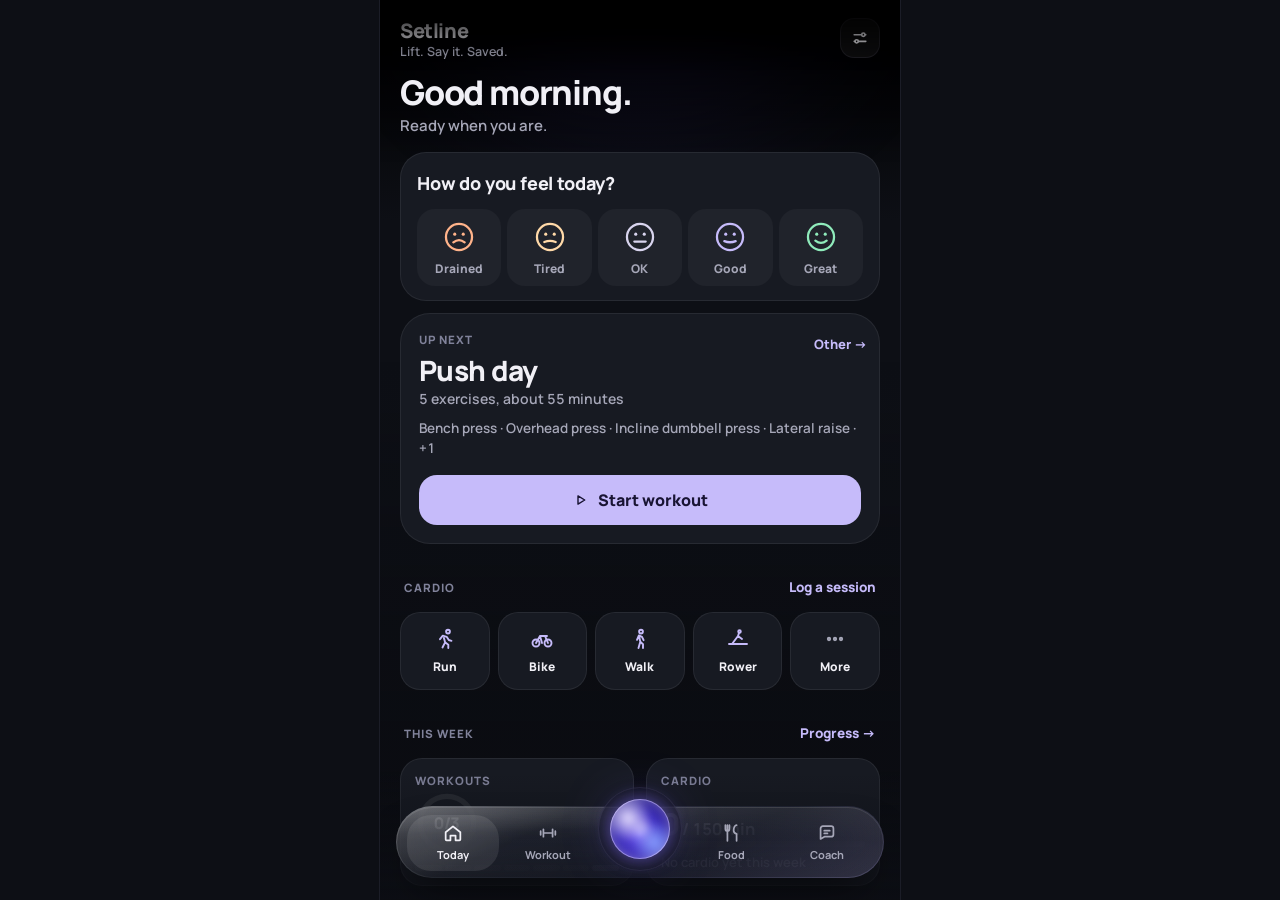
==== commit 43150888: "Merge commit '372f5e564cd4b356b07a92f78e99c720b4325ce6'" ====
--- a/index.html
+++ b/index.html
@@ -3,14 +3,14 @@
 <head>
 <meta charset="utf-8">
 <meta name="viewport" content="width=device-width, initial-scale=1, viewport-fit=cover">
-<meta name="theme-color" content="#24233F">
-<meta name="theme-color" media="(prefers-color-scheme: dark)" content="#24233F">
-<meta name="theme-color" media="(prefers-color-scheme: light)" content="#24233F">
+<meta name="theme-color" content="#000000">
+<meta name="theme-color" media="(prefers-color-scheme: dark)" content="#000000">
+<meta name="theme-color" media="(prefers-color-scheme: light)" content="#000000">
 <meta name="color-scheme" content="dark only">
 <meta name="darkreader-lock">
 <meta name="description" content="Log your lifts fast.">
 <title>Setline</title>
-<script>try{var a=JSON.parse(localStorage.getItem("setline.settings")||"{}").accent;if(a)document.documentElement.dataset.accent=a;var c={violet:"#24233F",ocean:"#1B2B40",jade:"#1B3029",ember:"#33241F",rose:"#34203A"}[a];if(c)document.querySelectorAll("meta[name=theme-color]").forEach(function(m){m.content=c})}catch(e){}</script>
+<script>try{var a=JSON.parse(localStorage.getItem("setline.settings")||"{}").accent;if(a)document.documentElement.dataset.accent=a}catch(e){}</script>
 <link rel="manifest" href="manifest.webmanifest">
 <link rel="icon" type="image/png" href="icons/icon-192.png">
 <link rel="apple-touch-icon" href="icons/icon-192.png">
@@ -23,9 +23,9 @@
 </head>
 <body>
 <svg width="0" height="0" style="position:absolute" aria-hidden="true"><defs>
-  <linearGradient id="rg" x1="0" y1="0" x2="1" y2="1"><stop offset="0" style="stop-color:var(--violet)"/><stop offset="1" style="stop-color:var(--accent)"/></linearGradient>
+  <linearGradient id="rg" x1="0" y1="0" x2="1" y2="1"><stop offset="0" style="stop-color:var(--accent)"/><stop offset="1" style="stop-color:var(--accent)"/></linearGradient>
   <linearGradient id="sf" x1="0" y1="0" x2="0" y2="1"><stop offset="0" style="stop-color:var(--accent)" stop-opacity=".28"/><stop offset="1" style="stop-color:var(--accent)" stop-opacity="0"/></linearGradient>
-  <linearGradient id="sp" x1="0" y1="0" x2="1" y2="0"><stop offset="0" style="stop-color:var(--violet)"/><stop offset="1" style="stop-color:var(--accent)"/></linearGradient>
+  <linearGradient id="sp" x1="0" y1="0" x2="1" y2="0"><stop offset="0" style="stop-color:var(--accent)"/><stop offset="1" style="stop-color:var(--accent)"/></linearGradient>
 </defs></svg>
 
 <div class="app" id="app">
@@ -42,6 +42,7 @@
   <section class="screen" id="s-progress" data-screen="progress" aria-label="Progress"></section>
   <section class="screen" id="s-exercise" data-screen="exercise" aria-label="Exercise"></section>
   <section class="screen" id="s-body" data-screen="body" aria-label="Body"></section>
+  <section class="screen" id="s-food" data-screen="food" aria-label="Food"></section>
 
   <button class="minibar solid" id="minibar" data-act="go" data-to="workout" tabindex="-1"></button>
   <form class="composer glass" id="composer" autocomplete="off"></form>
--- a/css/tokens.css
+++ b/css/tokens.css
@@ -5,7 +5,7 @@
   --bg:#0D0F15; --card:#191C25; --ink:#F1F0F6; --muted:#9293A6; --dim:#626478;
   --accent:#C6BBFA; --accent-ink:#191433; --violet:#7A67F2; --blue:#5B86FF; --warm:#FFD9A8;
   --a-rgb:198,187,250; --v-rgb:122,103,242; --b-rgb:91,134,255;
-  --accent-soft:#A99DE8; --accent-hi:#E2DBFF; --edge:#24233F;
+  --accent-soft:#A99DE8; --accent-hi:#E2DBFF; --edge:#000000;
   --orb1:#6B55F2; --orb2:#3B2CB9; --orb3:#181062; --amb1:#5B4BD6; --amb2:#2B4FC4;
   --line:rgba(207,199,255,.09); --ease:cubic-bezier(.16,1,.3,1);
   --font:'Manrope','Inter',ui-sans-serif,system-ui,-apple-system,'Segoe UI',Roboto,'Helvetica Neue',Arial,sans-serif;
@@ -20,10 +20,10 @@
 
 /* accent themes (Settings or Today → Customize). Violet is the default above. */
 html[data-accent=ocean]{--accent:#A8E1FF;--a-rgb:168,225,255;--violet:#3B9EEA;--v-rgb:59,158,234;--blue:#46D2C8;--b-rgb:70,210,200;--accent-ink:#0E2233;
-  --accent-soft:#8CC4E0;--accent-hi:#DDF3FF;--edge:#1B2B40;--orb1:#3C8FEA;--orb2:#1F55B9;--orb3:#0B1F5C;--amb1:#2F7FD0;--amb2:#1FA6A0}
+  --accent-soft:#8CC4E0;--accent-hi:#DDF3FF;--edge:#000000;--orb1:#3C8FEA;--orb2:#1F55B9;--orb3:#0B1F5C;--amb1:#2F7FD0;--amb2:#1FA6A0}
 html[data-accent=jade]{--accent:#B5F2D0;--a-rgb:181,242,208;--violet:#3FCB8A;--v-rgb:63,203,138;--blue:#4FB8FF;--b-rgb:79,184,255;--accent-ink:#0E2A1C;
-  --accent-soft:#92D0AE;--accent-hi:#E0FFEE;--edge:#1B3029;--orb1:#3FCB8A;--orb2:#1F8A5C;--orb3:#0B3D28;--amb1:#2FA673;--amb2:#1F7FA6}
+  --accent-soft:#92D0AE;--accent-hi:#E0FFEE;--edge:#000000;--orb1:#3FCB8A;--orb2:#1F8A5C;--orb3:#0B3D28;--amb1:#2FA673;--amb2:#1F7FA6}
 html[data-accent=ember]{--accent:#FFD0A8;--a-rgb:255,208,168;--violet:#F2804A;--v-rgb:242,128,74;--blue:#FF5F7A;--b-rgb:255,95,122;--accent-ink:#331A0E;
-  --accent-soft:#E0B08C;--accent-hi:#FFEBDA;--edge:#33241F;--orb1:#F28A4A;--orb2:#B9462C;--orb3:#5C1A10;--amb1:#D8653A;--amb2:#B8364F}
+  --accent-soft:#E0B08C;--accent-hi:#FFEBDA;--edge:#000000;--orb1:#F28A4A;--orb2:#B9462C;--orb3:#5C1A10;--amb1:#D8653A;--amb2:#B8364F}
 html[data-accent=rose]{--accent:#FFC2DE;--a-rgb:255,194,222;--violet:#E567B0;--v-rgb:229,103,176;--blue:#9A7BFF;--b-rgb:154,123,255;--accent-ink:#33102A;
-  --accent-soft:#E0A2C0;--accent-hi:#FFE3F0;--edge:#34203A;--orb1:#E567B0;--orb2:#A83A86;--orb3:#4A1040;--amb1:#C44A94;--amb2:#7A4ADB}
+  --accent-soft:#E0A2C0;--accent-hi:#FFE3F0;--edge:#000000;--orb1:#E567B0;--orb2:#A83A86;--orb3:#4A1040;--amb1:#C44A94;--amb2:#7A4ADB}
--- a/css/app.css
+++ b/css/app.css
@@ -1393,6 +1393,7 @@
 /* colour changes glide rather than snap */
 html{transition:background-color .4s}
 /* View Transitions: short and soft; the dock, edges and sheets stay put above the cards */
+::view-transition{pointer-events:none} /* taps go straight through to the new page while cards glide */
 ::view-transition-group(*){animation-duration:.42s;animation-timing-function:cubic-bezier(.2,.9,.25,1)}
 ::view-transition-old(*),::view-transition-new(*){animation-duration:.3s}
 .dock{view-transition-name:dock}
@@ -1406,25 +1407,30 @@
 .ofloat[data-pause=check] .orb.lift{opacity:.82;transition:opacity .3s}
 .ofloat[data-pause=wait] .ostatus{color:var(--warm);background:rgba(255,217,168,.1)}
 
-/* the dock minimizes to a small pill (current tab + orb) while you scroll down, like iOS */
-.dock{--c-today:1fr;--c-workout:1fr;--c-coach:1fr;--c-history:1fr;grid-template-columns:var(--c-today) var(--c-workout) 88px var(--c-coach) var(--c-history);
-  transition:opacity .35s var(--ease),transform .6s cubic-bezier(.3,1.35,.5,1),left .55s cubic-bezier(.3,1.15,.4,1),right .55s cubic-bezier(.3,1.15,.4,1),
-  grid-template-columns .55s cubic-bezier(.3,1.15,.4,1),height .5s cubic-bezier(.3,1.2,.4,1),bottom .5s cubic-bezier(.3,1.2,.4,1)}
-.tab{min-width:0;overflow:hidden;transition:color .3s,transform .3s var(--ease),opacity .3s}
-.tab span{transition:opacity .25s,transform .4s var(--ease)}
-.app.compact:not(.is-sub):not(.voice):not(.kb) .dock{left:calc(50% - 82px);right:calc(50% - 82px);height:60px;bottom:calc(var(--dock-bottom) - 4px);
-  grid-template-columns:var(--c-today) var(--c-workout) 76px var(--c-coach) var(--c-history)}
+/* the dock minimizes to a small pill (current tab + orb) while you scroll down, like iOS.
+   One easing for everything so the parts move as one piece; no overshoot on layout. */
+.dock{--dk:cubic-bezier(.32,.72,0,1);--c-today:1fr;--c-workout:1fr;--c-food:1fr;--c-coach:1fr;
+  grid-template-columns:var(--c-today) var(--c-workout) 88px var(--c-food) var(--c-coach);
+  transition:opacity .35s var(--ease),transform .5s var(--dk),left .5s var(--dk),right .5s var(--dk),grid-template-columns .5s var(--dk),height .5s var(--dk),bottom .5s var(--dk),padding .5s var(--dk)}
+.tab{min-width:0;overflow:hidden;transition:color .3s,transform .3s var(--ease),opacity .22s,height .5s var(--dk),background .3s}
+.tab span{transition:opacity .18s,transform .4s var(--dk)}
+.orbbtn{transition:transform .5s var(--dk),margin .5s var(--dk)}
+.orbbtn::before{transition:opacity .3s}
+.app.compact:not(.is-sub):not(.voice):not(.kb) .dock{left:calc(50% - 66px);right:calc(50% - 66px);height:64px;padding:0 6px;
+  grid-template-columns:var(--c-today) var(--c-workout) 64px var(--c-food) var(--c-coach)}
 .app.compact .dock:not([data-on=today]){--c-today:0fr}
 .app.compact .dock:not([data-on=workout]){--c-workout:0fr}
 .app.compact .dock:not([data-on=coach]){--c-coach:0fr}
-.app.compact .dock:not([data-on=history]){--c-history:0fr}
+.app.compact .dock:not([data-on=food]){--c-food:0fr}
 .app.compact .dock .tab:not(.on){opacity:0;pointer-events:none}
-.app.compact .dock .tab span{opacity:0;transform:translateY(4px)}
-.app.compact .dock .tab{height:48px}
+.app.compact .dock .tab span{opacity:0;transform:translateY(6px)}
+.app.compact .dock .tab{height:52px;border-radius:26px}
+.app.compact .dock .tab.on svg{transform:translateY(7px)}
+.tab svg{transition:color .3s,transform .5s var(--dk)}
 .app.compact .dock .ind{opacity:0!important}
 .app.compact .dock .tab.on{background:rgba(var(--a-rgb),.14)}
-.app.compact .dock .orbbtn{transform:scale(.8);margin-top:-14px}
-.orbbtn{transition:transform .5s cubic-bezier(.3,1.35,.5,1),margin .5s cubic-bezier(.3,1.2,.4,1)}
+.app.compact .dock .orbbtn{transform:scale(.72);margin-top:0}
+.app.compact .dock .orbbtn::before{opacity:0}
 
 /* onboarding: the getting-to-know-you chat */
 .ivmount{display:block;margin-top:14px}
@@ -1453,3 +1459,278 @@
 .ivtype button svg{width:18px;height:18px}
 .obnext.ready{animation:logflash .6s var(--ease)}
 .iv[data-phase=done] .ivtype{opacity:0;pointer-events:none}
+/* exercise figures */
+.fig{width:44px;height:48px;flex:none;overflow:visible}
+.fig path{fill:none;stroke-linecap:round;stroke-linejoin:round}
+.fig .fg-near{stroke:var(--ink);stroke-width:3.4}
+.fig .fg-far{stroke:var(--ink);stroke-width:3.2;opacity:.38}
+.fig .fg-head{stroke:none;fill:var(--ink)}
+.fig .fg-prop{stroke:var(--accent);stroke-width:2.6}
+.fig .fg-scene{stroke:rgba(var(--a-rgb),.35);stroke-width:2.4}
+.fig .fg-floor{stroke:rgba(255,255,255,.1);stroke-width:1.6}
+.prow .pfig{width:40px;height:44px;padding:3px;border-radius:12px;background:rgba(255,255,255,.04)}
+.exhead .exfig{width:50px;height:56px;align-self:center}
+.exhero{display:flex;align-items:center;gap:14px}
+.exhero .herofig{width:78px;height:86px;padding:4px;border-radius:22px;background:rgba(255,255,255,.04);border:1px solid var(--line)}
+
+/* =====================================================================
+   1.12: restraint. One quiet glow instead of a purple-to-blue wash, no
+   grain, solid cards on the page (glass only where something floats:
+   dock, sheets, toasts), flat primary buttons, neutral labels, more contrast.
+   The orb stays the one bold thing.
+   ===================================================================== */
+:root{--muted:#A6A7B8;--dim:#80829A;--card:#171A22;--card-line:rgba(255,255,255,.07)}
+.app::after{display:none}
+.ambient i:nth-child(2),.ambient i:nth-child(3),.ambient i:nth-child(4){display:none}
+.ambient i:nth-child(1){width:520px;height:420px;left:50%;top:-260px;margin-left:-260px;opacity:.32;background:radial-gradient(closest-side,var(--amb1),transparent)}
+.ambient::after{background:linear-gradient(180deg,transparent 40%,rgba(7,8,12,.5))}
+/* cards on the page: solid, one hairline, no rim light or inner glow */
+.screen .glass,.screen .solid,.sheet .solid{background:var(--card);border:1px solid var(--card-line);box-shadow:none}
+.screen .glass .label,.glass .label{color:var(--dim)}
+/* primary button: a flat, confident fill */
+.log{background:var(--accent);box-shadow:none}
+.log::after{display:none}
+.log:active{filter:brightness(.92)}
+.btn2.solid,.chip{box-shadow:none}
+/* floating glass keeps its blur, but no coloured glow */
+.dock.glass{box-shadow:0 16px 36px -14px rgba(0,0,0,.8),inset 0 1px 0 rgba(255,255,255,.12)}
+.glass:not(.screen .glass){box-shadow:0 20px 44px -18px rgba(0,0,0,.75),inset 0 1px 0 rgba(255,255,255,.1)}
+.dock .ind{background:rgba(255,255,255,.09);box-shadow:none}
+.app.compact .dock .tab.on{background:rgba(255,255,255,.09)}
+.tab.on svg{color:var(--ink)}
+.upcoming::before{display:none}
+
+/* =====================================================================
+   Food screen
+   ===================================================================== */
+#s-food{--mp:var(--accent);--mc:#FFD9A8;--mf:#8FE3C0}
+.fdayrow{display:flex;align-items:flex-end;justify-content:space-between;gap:10px}
+.fday{display:flex;align-items:center;gap:2px;height:40px;padding:0 4px;border-radius:999px;background:var(--card);border:1px solid var(--card-line);font-size:14px;font-weight:800}
+.fday span{min-width:74px;text-align:center}
+.iconbtn.sm{width:32px;height:32px;border-radius:50%;background:none;border:0}
+.iconbtn.sm svg{width:18px;height:18px}
+.iconbtn.sm:disabled{opacity:.25}
+.fhero{margin-top:16px;width:100%;display:grid;grid-template-columns:auto 1fr;gap:18px;align-items:center;padding:18px;border-radius:30px;text-align:left;transition:transform .3s var(--ease)}
+.fhero:active{transform:scale(.985)}
+.fring{position:relative;width:128px;height:128px}
+.fring svg{width:100%;height:100%;transform:rotate(-90deg)}
+.fring circle{fill:none;stroke-width:11;stroke-linecap:round}
+.fring .bg{stroke:rgba(255,255,255,.07)}
+.fring .fg{stroke:var(--accent);transition:stroke-dashoffset 1.1s cubic-bezier(.22,1,.36,1),stroke .4s}
+.fring .fg.over{stroke:#FF9A8A}
+.fcenter{position:absolute;inset:0;display:flex;flex-direction:column;align-items:center;justify-content:center}
+.fcenter b{font-size:28px;font-weight:800;letter-spacing:-.03em;line-height:1}
+.fcenter span{margin-top:4px;font-size:11.5px;font-weight:800;color:var(--muted);letter-spacing:.02em}
+.fmacs{display:flex;flex-direction:column;gap:11px;min-width:0}
+.featen{display:flex;flex-direction:column;gap:1px}
+.featen span,.fmh span{font-size:12px;font-weight:800;color:var(--dim);letter-spacing:.06em;text-transform:uppercase}
+.featen b{font-size:17px;font-weight:800}
+.featen small,.fmh small{color:var(--muted);font-weight:700;font-size:12.5px}
+.fmh{display:flex;justify-content:space-between;align-items:baseline;gap:6px}
+.fmh b{font-size:14px;font-weight:800;white-space:nowrap}
+.fbar{display:block;height:7px;margin-top:5px;border-radius:99px;background:rgba(255,255,255,.07);overflow:hidden}
+.fbar i{display:block;height:100%;border-radius:inherit;transform-origin:left;transition:transform 1.1s cubic-bezier(.22,1,.36,1)}
+.fmac.p .fbar i{background:var(--mp)}
+.fmac.c .fbar i{background:var(--mc)}
+.fmac.f .fbar i{background:var(--mf)}
+.fmac.p .fmh span{color:var(--mp)}.fmac.c .fmh span{color:var(--mc)}.fmac.f .fmh span{color:var(--mf)}
+.fadd{margin-top:14px;display:grid;grid-template-columns:repeat(4,1fr);gap:8px}
+.ftile{height:78px;border-radius:22px;background:var(--card);border:1px solid var(--card-line);display:flex;flex-direction:column;align-items:center;justify-content:center;gap:7px;font-size:12.5px;font-weight:800;color:var(--ink);transition:transform .35s cubic-bezier(.3,1.4,.5,1),background .25s}
+.ftile svg{width:24px;height:24px;color:var(--accent)}
+.ftile:active{transform:scale(.93);background:rgba(255,255,255,.07)}
+#s-food .favrow{margin-top:10px}
+.fback{margin-top:14px;width:100%}
+.fwl{font-size:13px;font-weight:800;color:var(--muted)}
+.fwater{display:grid;grid-template-columns:repeat(var(--n,8),1fr);gap:5px}
+.fml i{font-style:normal;font-weight:900;margin-left:2px}.fml i:first-child{margin-left:0}.fml .p{color:var(--mp)}.fml .c{color:var(--mc)}.fml .f{color:var(--mf)}
+.glass-w{height:46px;border-radius:12px 12px 14px 14px;background:var(--card);border:1px solid var(--card-line);position:relative;overflow:hidden;transition:transform .3s cubic-bezier(.3,1.5,.5,1)}
+.glass-w i{position:absolute;left:0;right:0;bottom:0;height:100%;background:linear-gradient(180deg,rgba(143,200,255,.85),rgba(91,150,255,.75));transform:translateY(101%);transition:transform .6s cubic-bezier(.3,1.25,.4,1);border-radius:0 0 13px 13px}
+.glass-w.on i{transform:none}
+.glass-w.on{border-color:rgba(143,200,255,.35)}
+.glass-w:active{transform:scale(.9)}
+.fslot{margin-top:22px}
+.fsk{font-size:13px;font-weight:800;color:var(--muted)}
+.flist{list-style:none;border-radius:24px;overflow:hidden;padding:4px}
+.frow{overflow:hidden;transition:height .38s cubic-bezier(.4,0,.2,1),opacity .25s,transform .38s cubic-bezier(.4,0,.2,1)}
+.frow + .frow{border-top:1px solid rgba(255,255,255,.05)}
+.frow.folding{opacity:0;transform:translateX(-24px) scale(.98)}
+.fmain{width:100%;display:flex;align-items:center;gap:12px;padding:10px;border-radius:20px;text-align:left;transition:background .2s}
+.fmain:active{background:rgba(255,255,255,.05)}
+.fthumb{width:46px;height:46px;border-radius:14px;object-fit:cover;flex:none}
+.fthumb.ic{display:grid;place-items:center;background:rgba(255,255,255,.06);color:var(--accent)}
+.fthumb.ic svg{width:22px;height:22px}
+.fmain .l{flex:1;min-width:0;display:flex;flex-direction:column;gap:2px}
+.fmain strong{font-size:15.5px;font-weight:800;white-space:nowrap;overflow:hidden;text-overflow:ellipsis}
+.fmain small{font-size:12.5px;color:var(--muted);font-weight:700;white-space:nowrap;overflow:hidden;text-overflow:ellipsis}
+.fk{font-size:16px;font-weight:800;text-align:right;display:flex;flex-direction:column;line-height:1.1}
+.fk small{font-size:11px;color:var(--dim);font-weight:800}
+.frow.fresh{animation:fresh 1.4s cubic-bezier(.22,1,.36,1)}
+@keyframes fresh{0%{opacity:0;transform:translateY(-10px) scale(.96);background:rgba(var(--a-rgb),.25)}35%{opacity:1;transform:none;background:rgba(var(--a-rgb),.18)}100%{background:transparent}}
+.fempty{margin-top:22px;padding:28px 20px;border-radius:26px;border:1px dashed rgba(255,255,255,.12);display:flex;flex-direction:column;align-items:center;gap:6px;text-align:center}
+.fei{width:52px;height:52px;border-radius:18px;display:grid;place-items:center;background:rgba(var(--a-rgb),.12);color:var(--accent);margin-bottom:4px}
+.fei svg{width:26px;height:26px}
+.fempty strong{font-size:16px;font-weight:800}
+.fempty small{font-size:13.5px;color:var(--muted);font-weight:600;max-width:260px}
+.fquick{margin-top:10px;font-size:13px;color:var(--muted);font-weight:700;text-align:center}
+.fweek{position:relative;height:150px;border-radius:24px;padding:14px 10px 30px;display:grid;grid-template-columns:repeat(7,1fr);gap:6px;align-items:end}
+.ftarget{position:absolute;left:10px;right:10px;height:0;border-top:1.5px dashed rgba(255,255,255,.22);margin-bottom:30px;pointer-events:none}
+.fwd{position:relative;height:100%;display:flex;flex-direction:column;justify-content:flex-end;align-items:center;border-radius:12px}
+.fwd span{position:absolute;bottom:-22px;font-size:11.5px;font-weight:800;color:var(--dim)}
+.fwd.on span{color:var(--ink)}
+.fwb{display:block;width:100%;max-width:26px;height:100%;border-radius:8px 8px 5px 5px;background:rgba(var(--a-rgb),.35);transform-origin:bottom;transform:scaleY(var(--h));transition:transform .9s cubic-bezier(.22,1,.36,1),background .3s}
+.fwd.on .fwb{background:var(--accent)}
+.fwb.hi{background:rgba(255,154,138,.55)}
+.fwp{position:absolute;left:50%;bottom:calc(var(--p) * 100%);width:6px;height:6px;margin-left:-3px;border-radius:50%;background:var(--ink);opacity:.8;transition:bottom .9s cubic-bezier(.22,1,.36,1)}
+.fnote{margin-top:12px;font-size:12.5px;color:var(--dim);font-weight:600;text-align:center}
+/* entrance: parts rise in, bars grow from zero */
+#s-food.enter .fhero{animation:rise .6s var(--ease) both}
+#s-food.enter .ftile{animation:rise .55s var(--ease) both;animation-delay:calc(.08s + var(--i) * .05s)}
+#s-food.enter .glass-w{animation:rise .5s var(--ease) both;animation-delay:calc(.15s + var(--i) * .03s)}
+#s-food.enter .frow{animation:rise .55s var(--ease) both;animation-delay:calc(.2s + var(--i) * .04s)}
+#s-food.enter .fwb{animation:grow .9s cubic-bezier(.22,1,.36,1) both;animation-delay:calc(.25s + var(--i) * .05s)}
+@keyframes rise{from{opacity:0;transform:translateY(14px)}}
+@keyframes grow{from{transform:scaleY(0)}}
+/* changing day: the page slides from that side */
+#s-food.fslide-r > :not(.top){animation:fsr .45s cubic-bezier(.22,1,.36,1)}
+#s-food.fslide-l > :not(.top){animation:fsl .45s cubic-bezier(.22,1,.36,1)}
+@keyframes fsr{from{opacity:0;transform:translateX(28px)}}
+@keyframes fsl{from{opacity:0;transform:translateX(-28px)}}
+/* meal sheet */
+.fphoto{width:100%;height:180px;object-fit:cover;border-radius:22px;margin-bottom:14px;animation:rise .5s var(--ease)}
+.fbig{margin-top:12px;display:grid;grid-template-columns:repeat(4,1fr);gap:8px}
+.fbig div{padding:12px 6px;border-radius:18px;background:var(--card);border:1px solid var(--card-line);display:flex;flex-direction:column;align-items:center;gap:2px;animation:rise .45s var(--ease) both}
+.fbig div:nth-child(2){animation-delay:.04s}.fbig div:nth-child(3){animation-delay:.08s}.fbig div:nth-child(4){animation-delay:.12s}
+.fbig b{font-size:20px;font-weight:800}
+.fbig span{font-size:11.5px;font-weight:800;color:var(--dim)}
+.fbig .p b{color:var(--accent)}.fbig .c b{color:#FFD9A8}.fbig .f b{color:#8FE3C0}
+.acts.row3{display:grid;grid-template-columns:repeat(3,1fr);gap:8px}
+.acts.row3 .btn2{flex-direction:column;height:64px;gap:4px;font-size:12.5px}
+/* Today's food card */
+.foodcard{cursor:pointer;transition:transform .3s var(--ease)}
+.foodcard:active{transform:scale(.97)}
+.foodcard .fgo{color:var(--dim);margin-left:2px}
+.foodcard .pring b small{font-size:9px;color:var(--muted)}
+.foodcard .bsub strong{color:var(--ink);font-size:15px}
+html[data-motion=off] #s-food *{animation:none!important}
+/* scanner 1.14: video eases in once the camera is live, recent products above the buttons */
+.scanview video{animation:none;opacity:0;transform:scale(1.04);transition:opacity .35s ease,transform .6s cubic-bezier(.22,1,.36,1)}
+.scanview.is-live video{opacity:1;transform:none}
+.scanview.got video{filter:brightness(.7) saturate(.8);transition:filter .3s}
+.scanwin{transition:translate .32s cubic-bezier(.3,1.3,.5,1),scale .32s cubic-bezier(.3,1.3,.5,1),box-shadow .3s}
+.scanbottom{position:absolute;left:0;right:0;bottom:calc(var(--safe-bottom) + 20px);z-index:2;display:flex;flex-direction:column;gap:12px}
+.scanbottom .scanbar{position:static}
+.scanrecent{display:flex;gap:8px;overflow-x:auto;padding:0 16px;scrollbar-width:none;scroll-snap-type:x proximity}
+.scanrecent::-webkit-scrollbar{display:none}
+.srchip{flex:none;display:flex;align-items:center;gap:8px;height:48px;max-width:190px;padding:0 14px 0 5px;border-radius:999px;scroll-snap-align:start;
+  background:rgba(20,22,30,.55);-webkit-backdrop-filter:blur(16px);backdrop-filter:blur(16px);border:1px solid rgba(255,255,255,.12);color:#fff;font-size:13px;font-weight:800;
+  animation:rise .45s var(--ease) both;animation-delay:calc(.15s + var(--i) * .04s);transition:transform .3s cubic-bezier(.3,1.4,.5,1)}
+.srchip:active{transform:scale(.94)}
+.srchip img,.srchip .pi{width:38px;height:38px;border-radius:50%;object-fit:cover;background:#fff;flex:none}
+.srchip .pi{display:grid;place-items:center;background:rgba(255,255,255,.1)}
+.srchip .pi svg{width:18px;height:18px}
+.srchip span:last-child{white-space:nowrap;overflow:hidden;text-overflow:ellipsis}
+
+/* =====================================================================
+   1.14: the second restraint pass. Every bar, meter and fill is one
+   solid colour (no violet-to-lilac sweeps); state is shown by colour
+   alone, never by a tinted card; one spacing rhythm on Today and Food.
+   ===================================================================== */
+.toast .bar,.intent .bar,.obbar i,.gbar .fill,.mrow i b,.cbar i{background:var(--accent)}
+.obrange::-webkit-slider-runnable-track{background:rgba(var(--a-rgb),.35)}
+.wave i{background:var(--accent)}
+.mrow.full i b,.gcard.done .gbar .fill,.gcard.ahead .gbar .fill{background:#8FE3C0}
+.mnum.hot{background:rgba(var(--a-rgb),.1)}
+.dnudge{background:var(--card);border-color:var(--card-line)}
+.pav{background:rgba(var(--a-rgb),.16);color:var(--accent)}
+.ivm.me{background:rgba(var(--a-rgb),.16)}
+/* spacing: 28 above a section title, 10 below it, 12 between cards */
+.section{margin:28px 4px 10px}
+:is(#s-today,#s-food) > :is(.glass,.solid,.upcoming,.grid2,.grid3,.mealwrap,.favrow,.crow,.dnudge,.fhero,.fadd,.fwater,.flist,.fweek,.fempty,.gcard,.rlist) + :is(.glass,.solid,.upcoming,.grid2,.grid3,.mealwrap,.favrow,.crow,.dnudge,.gcard,.fadd,.fwater){margin-top:12px}
+:is(#s-today,#s-food) > .section + *{margin-top:0}
+
+/* 1.14: settings rows wrap instead of squeezing the label into a sliver; the control drops under it */
+.srow{flex-wrap:wrap;row-gap:10px}
+.srow .l{flex:1 1 128px}
+.srow > :not(.l){margin-left:auto;max-width:100%}
+.srow strong{white-space:nowrap;overflow:hidden;text-overflow:ellipsis}
+
+/* 1.14: weight and reps each in their own panel, big −/+ targets, no crowding in the middle */
+.hero .cols{grid-template-columns:1fr 1fr;gap:10px;align-items:stretch}
+.hero .times{display:none}
+.hero .col{padding:12px 8px 14px;border-radius:22px;background:rgba(255,255,255,.035);border:1px solid rgba(255,255,255,.05);gap:8px}
+.hero .row3{gap:4px}
+.hero .step{width:40px;height:40px;border-radius:14px;font-size:22px}
+.hero .num{font-size:46px;max-width:none}
+.hero .col:focus-within{border-color:rgba(var(--a-rgb),.35);background:rgba(var(--a-rgb),.06)}
+/* session highlights on a workout */
+.hl{margin-top:12px;padding:16px;border-radius:26px}
+.hlhead strong{display:block;font-size:18px;font-weight:800;letter-spacing:-.01em}
+.hlhead span{display:block;margin-top:3px;font-size:13px;color:var(--muted);font-weight:700}
+.hl ul{list-style:none;margin-top:12px;display:flex;flex-direction:column}
+.hl li{display:grid;grid-template-columns:26px 1fr auto auto;align-items:center;gap:10px;padding:9px 0;border-top:1px solid rgba(255,255,255,.05)}
+.hl .ar{width:26px;height:26px;border-radius:9px;display:grid;place-items:center;font-size:14px;font-weight:900;background:rgba(255,255,255,.06);color:var(--muted)}
+.hl li.up .ar{background:rgba(143,227,192,.14);color:#8FE3C0}
+.hl li.down .ar{background:rgba(255,154,138,.12);color:#FF9A8A}
+.hl li.new .ar{color:var(--accent)}
+.hl .n{font-size:14.5px;font-weight:800;min-width:0;overflow:hidden;text-overflow:ellipsis;white-space:nowrap}
+.hl .s{font-size:14px;font-weight:800;text-align:right;display:flex;flex-direction:column;line-height:1.15}
+.hl .s small{font-size:11.5px;color:var(--dim);font-weight:700}
+.hl .d{font-size:13px;font-weight:800;min-width:54px;text-align:right}
+.hl li.up .d{color:#8FE3C0}.hl li.down .d{color:#FF9A8A}
+.hlnote{margin-top:8px;font-size:11.5px;color:var(--dim);font-weight:600}
+.screen.enter .hl li{animation:rise .5s var(--ease) both;animation-delay:calc(.15s + var(--i) * .05s)}
+.hlhead span::first-letter{text-transform:uppercase}
+.fqp{margin-top:12px;display:flex;align-items:center;gap:8px}
+.fqp span{flex:1;font-size:13px;font-weight:800;color:var(--muted)}
+.foodcard{min-height:0}
+
+/* 1.15.1: phones that keep the status bar black (Samsung and others ignore the page's colour):
+   the app's top edge is that same black and melts into the glow below, so bar and app read as one. */
+.ambient::before{content:"";position:absolute;left:0;right:0;top:0;height:calc(var(--safe-top) + 150px);z-index:1;pointer-events:none;
+  background:linear-gradient(#000 0,rgba(0,0,0,.92) 18%,rgba(0,0,0,.55) 48%,rgba(0,0,0,0) 100%)}
+.edge.et::before{opacity:1;background:linear-gradient(#000,rgba(0,0,0,.7) 30%,rgba(0,0,0,0))}
+.app.under-top .edge.et::before{opacity:1}
+.sbody .btn2.wide{width:100%;margin-top:12px}
+/* reorder rows in Customize */
+.srow.ord{flex-wrap:nowrap}
+.srow.ord .l{flex:1 1 auto}
+.ordbtns{display:flex;gap:2px;margin-left:auto}
+.ordbtns .iconbtn.sm{background:rgba(255,255,255,.05)}
+.ordbtns .dn svg{transform:rotate(180deg)}
+.togph{width:52px;flex:none}
+.srow.ord > .toggle{margin-left:6px}
+.qvals{margin-top:10px;display:grid;grid-template-columns:repeat(3,1fr);gap:8px}
+.qvals .stepper{justify-content:space-between;padding:4px;border-radius:16px;background:var(--card);border:1px solid var(--card-line)}
+.qvals .stepper b{font-size:15px}
+.fsheet .fedit{margin-top:14px;flex-direction:row}
+.freal{margin-top:14px;padding:14px 16px;border-radius:20px;display:flex;flex-direction:column;gap:6px}
+.freal strong{font-size:15.5px;font-weight:800}
+.freal span{font-size:13px;color:var(--muted);font-weight:600;line-height:1.4}
+.freal .btn2{margin-top:6px;align-self:flex-start}
+.qvals{gap:6px}
+.qvals .stepper{min-width:0;gap:2px;padding:3px}
+.qvals .step{width:30px;height:30px;border-radius:10px;font-size:17px}
+.qvals .stepper b{flex:1;min-width:0;text-align:center;font-size:14px}
+/* empty workout: your lifts, one tap each */
+.qlifts{display:grid;grid-template-columns:repeat(2,1fr);gap:10px}
+.qlift{display:flex;align-items:center;gap:10px;padding:10px 12px;border-radius:20px;text-align:left;font-size:14px;font-weight:800;animation:rise .45s var(--ease) both;animation-delay:calc(var(--i) * .04s);transition:transform .3s cubic-bezier(.3,1.4,.5,1)}
+.qlift:active{transform:scale(.96)}
+.qlift .qfig{width:34px;height:38px}
+.qlift span{min-width:0;overflow:hidden;text-overflow:ellipsis;display:-webkit-box;-webkit-line-clamp:2;-webkit-box-orient:vertical}
+.wsay{margin-top:16px;justify-content:center;text-align:center}
+/* coach memory + weekly check-in */
+.memlink{margin-top:12px}
+.memlist{list-style:none;display:flex;flex-direction:column;gap:6px;margin:12px 0}
+.memlist li{display:flex;align-items:center;gap:10px;padding:10px 8px 10px 14px;border-radius:16px;background:var(--card);border:1px solid var(--card-line);font-size:14.5px;font-weight:700;animation:rise .4s var(--ease) both}
+.memlist li span{flex:1;min-width:0}
+.memnote{display:flex;align-items:center;gap:6px;margin-top:10px;font-size:12.5px;font-weight:800;color:var(--accent)}
+.memnote svg{width:14px;height:14px;flex:none}
+.wkhead{display:flex;align-items:center;gap:6px;margin-bottom:8px;font-size:12px;font-weight:800;letter-spacing:.05em;text-transform:uppercase;color:var(--accent)}
+.wkhead svg{width:15px;height:15px}
+.wkcard{margin-top:16px;width:100%;display:flex;align-items:center;gap:12px;padding:14px;border-radius:24px;text-align:left;animation:rise .55s var(--ease) both}
+.wkcard .wki{width:42px;height:42px;border-radius:14px;display:grid;place-items:center;background:rgba(var(--a-rgb),.14);color:var(--accent);flex:none}
+.wkcard .wki svg{width:22px;height:22px}
+.wkcard .l{flex:1;min-width:0;display:flex;flex-direction:column;gap:3px}
+.wkcard strong{font-size:15.5px;font-weight:800}
+.wkcard small{font-size:13px;color:var(--muted);font-weight:600;display:-webkit-box;-webkit-line-clamp:2;-webkit-box-orient:vertical;overflow:hidden}
+.wkcard > svg{width:18px;height:18px;color:var(--dim);flex:none}
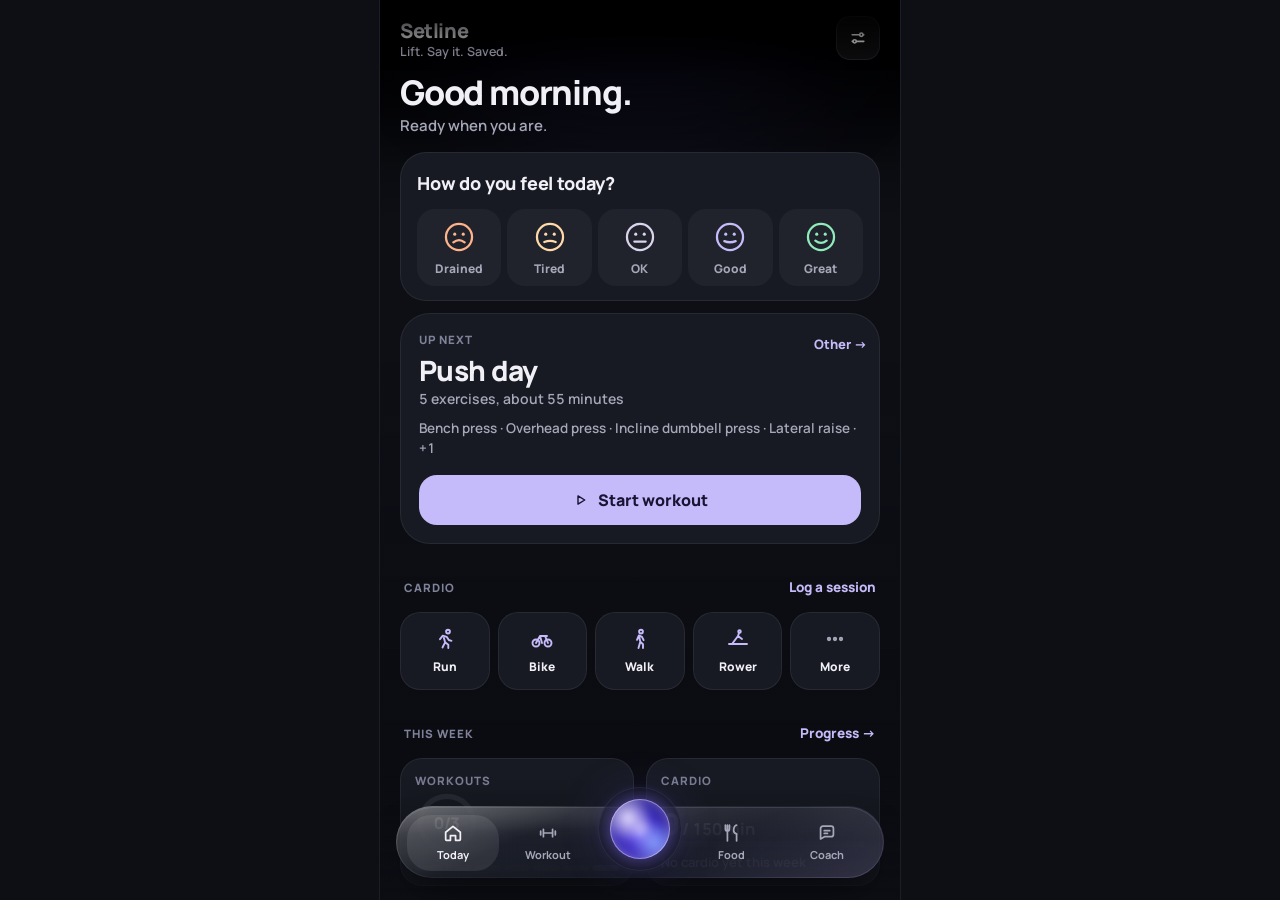
==== commit 8fc05409: "Make voice cancellation and workout saving reliable (1.20.0)" ====
--- a/index.html
+++ b/index.html
@@ -9,8 +9,8 @@
 <meta name="color-scheme" content="dark only">
 <meta name="darkreader-lock">
 <meta name="description" content="Log your lifts fast.">
-<title>Setline</title>
-<script>try{var a=JSON.parse(localStorage.getItem("setline.settings")||"{}").accent;if(a)document.documentElement.dataset.accent=a}catch(e){}</script>
+<title>Setline Codex</title>
+<script>try{var a=JSON.parse(localStorage.getItem("setline-codex.settings")||"{}").accent;if(a)document.documentElement.dataset.accent=a}catch(e){}</script>
 <link rel="manifest" href="manifest.webmanifest">
 <link rel="icon" type="image/png" href="icons/icon-192.png">
 <link rel="apple-touch-icon" href="icons/icon-192.png">
@@ -51,6 +51,7 @@
   <section class="vlayer" id="voice" data-phase="idle" hidden></section>
   <div class="toast glass" id="toast" role="status" aria-live="polite"></div>
   <div class="intent glass" id="intent" role="status" aria-live="polite"></div>
+  <button class="save-status glass" id="save-status" hidden aria-live="polite"></button>
   <button class="update glass" id="update" tabindex="-1"></button>
 </div>
 <noscript>Setline needs JavaScript.</noscript>
--- a/css/tokens.css
+++ b/css/tokens.css
@@ -16,9 +16,16 @@
   --safe-bottom:env(safe-area-inset-bottom);
   --dock-bottom:calc(22px + var(--safe-bottom));
   --dock-h:72px;
+  --hit-min:44px;
+  --motion-press:180ms;
+  --spring-soft:cubic-bezier(.22,1.12,.32,1);
+  --weight-display:700;
+  --weight-value:600;
 }
 
 /* accent themes (Settings or Today → Customize). Violet is the default above. */
+html[data-accent=pearl]{--accent:#ECEAF2;--a-rgb:236,234,242;--violet:#A49BBF;--v-rgb:164,155,191;--blue:#AEC1DC;--b-rgb:174,193,220;--accent-ink:#17181F;
+  --accent-soft:#BBB7C9;--accent-hi:#FFFFFF;--orb1:#D8D3E9;--orb2:#817C9E;--orb3:#37334C;--amb1:#625B79;--amb2:#43566D}
 html[data-accent=ocean]{--accent:#A8E1FF;--a-rgb:168,225,255;--violet:#3B9EEA;--v-rgb:59,158,234;--blue:#46D2C8;--b-rgb:70,210,200;--accent-ink:#0E2233;
   --accent-soft:#8CC4E0;--accent-hi:#DDF3FF;--edge:#000000;--orb1:#3C8FEA;--orb2:#1F55B9;--orb3:#0B1F5C;--amb1:#2F7FD0;--amb2:#1FA6A0}
 html[data-accent=jade]{--accent:#B5F2D0;--a-rgb:181,242,208;--violet:#3FCB8A;--v-rgb:63,203,138;--blue:#4FB8FF;--b-rgb:79,184,255;--accent-ink:#0E2A1C;
--- a/css/app.css
+++ b/css/app.css
@@ -1734,3 +1734,21 @@
 .wkcard strong{font-size:15.5px;font-weight:800}
 .wkcard small{font-size:13px;color:var(--muted);font-weight:600;display:-webkit-box;-webkit-line-clamp:2;-webkit-box-orient:vertical;overflow:hidden}
 .wkcard > svg{width:18px;height:18px;color:var(--dim);flex:none}
+
+/* Refined gym controls: readable values above generous thumb targets. */
+.exhead h1{font-weight:var(--weight-display)}
+.hero .num{font-weight:var(--weight-value);letter-spacing:-.025em}
+.iconbtn{width:var(--hit-min);height:var(--hit-min)}
+.seg button{min-height:var(--hit-min);height:auto}
+.hero .row3{display:grid;grid-template-columns:repeat(2,minmax(0,1fr));gap:8px;width:100%}
+.hero .row3 .num{grid-column:1 / -1;grid-row:1;width:100%;min-width:0;text-align:center;font-size:clamp(36px,11vw,46px)}
+.hero .row3 .step{grid-row:2;width:100%;height:var(--hit-min);transition:transform var(--motion-press) var(--spring-soft),background var(--motion-press)}
+.hero .step:active,.btn2:active,.log:active{transform:scale(.97)}
+.swatches{grid-template-columns:repeat(3,1fr)}
+.swatch[data-accent=pearl] i{background:radial-gradient(circle at 35% 30%,#fff,#A49BBF 55%,#37334C)}
+.save-status{position:fixed;z-index:210;bottom:calc(var(--dock-bottom) + var(--dock-h) + 84px);left:50%;transform:translateX(-50%);width:calc(100% - 40px);max-width:440px;padding:16px 20px;border:1px solid rgba(255,138,154,.5);border-radius:20px;color:var(--ink);background:#302129;font-size:14px;line-height:1.5;text-align:left;box-shadow:0 16px 48px #0008}
+.save-status[hidden]{display:none}
+.save-status:disabled{opacity:.75}
+.owrap:focus-visible{outline:2px solid var(--accent);outline-offset:8px;border-radius:50%}
+@media(prefers-reduced-motion:reduce){.hero .row3 .step{transition:none}}
+html[data-motion=off] .hero .row3 .step{transition:none}
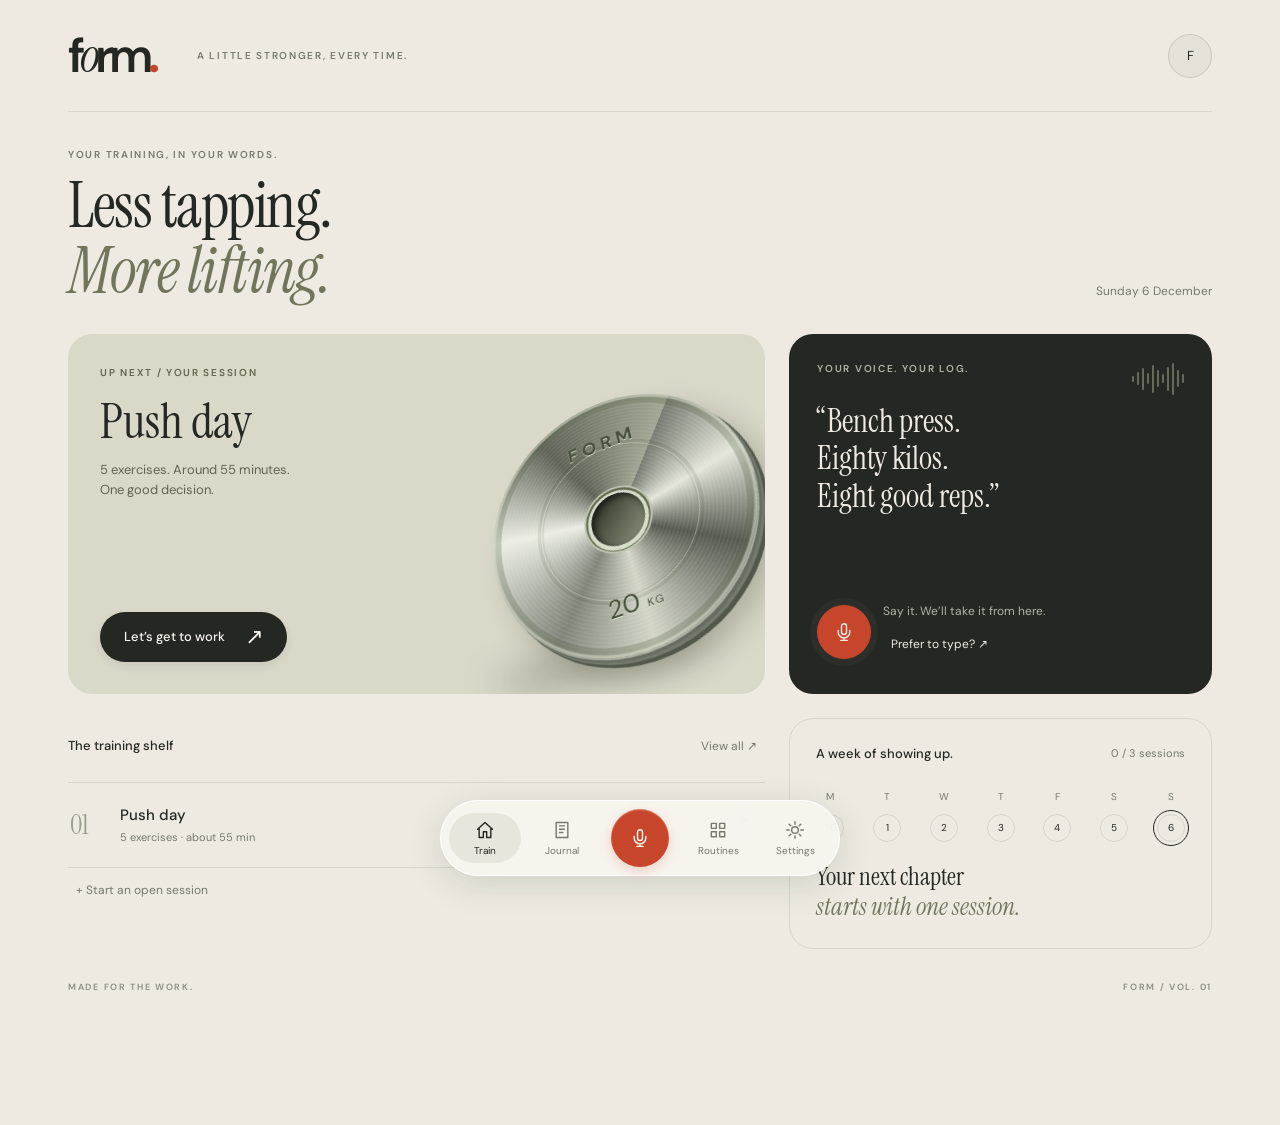
==== commit 9daa5ff9: "Build FORM voice-first training journal and private coaching profiles (2.0.0)" ====
--- a/index.html
+++ b/index.html
@@ -1,59 +1,4 @@
-<!doctype html>
-<html lang="en">
-<head>
-<meta charset="utf-8">
-<meta name="viewport" content="width=device-width, initial-scale=1, viewport-fit=cover">
-<meta name="theme-color" content="#000000">
-<meta name="theme-color" media="(prefers-color-scheme: dark)" content="#000000">
-<meta name="theme-color" media="(prefers-color-scheme: light)" content="#000000">
-<meta name="color-scheme" content="dark only">
-<meta name="darkreader-lock">
-<meta name="description" content="Log your lifts fast.">
-<title>Setline Codex</title>
-<script>try{var a=JSON.parse(localStorage.getItem("setline-codex.settings")||"{}").accent;if(a)document.documentElement.dataset.accent=a}catch(e){}</script>
-<link rel="manifest" href="manifest.webmanifest">
-<link rel="icon" type="image/png" href="icons/icon-192.png">
-<link rel="apple-touch-icon" href="icons/icon-192.png">
-<link rel="preconnect" href="https://fonts.googleapis.com">
-<link rel="preconnect" href="https://fonts.gstatic.com" crossorigin>
-<link rel="stylesheet" href="https://fonts.googleapis.com/css2?family=Manrope:wght@500;600;700;800&display=swap">
-<link rel="stylesheet" href="css/tokens.css">
-<link rel="stylesheet" href="css/app.css">
-<script type="module" src="js/app.js"></script>
-</head>
-<body>
-<svg width="0" height="0" style="position:absolute" aria-hidden="true"><defs>
-  <linearGradient id="rg" x1="0" y1="0" x2="1" y2="1"><stop offset="0" style="stop-color:var(--accent)"/><stop offset="1" style="stop-color:var(--accent)"/></linearGradient>
-  <linearGradient id="sf" x1="0" y1="0" x2="0" y2="1"><stop offset="0" style="stop-color:var(--accent)" stop-opacity=".28"/><stop offset="1" style="stop-color:var(--accent)" stop-opacity="0"/></linearGradient>
-  <linearGradient id="sp" x1="0" y1="0" x2="1" y2="0"><stop offset="0" style="stop-color:var(--accent)"/><stop offset="1" style="stop-color:var(--accent)"/></linearGradient>
-</defs></svg>
-
-<div class="app" id="app">
-  <div class="ambient" aria-hidden="true"><i></i><i></i><i></i><i></i></div>
-  <div class="edge et" aria-hidden="true"></div><div class="edge eb" aria-hidden="true"></div>
-
-  <section class="screen" id="s-today" data-screen="today" aria-label="Today"></section>
-  <section class="screen" id="s-workout" data-screen="workout" aria-label="Workout"></section>
-  <section class="screen" id="s-coach" data-screen="coach" aria-label="Coach"></section>
-  <section class="screen" id="s-history" data-screen="history" aria-label="History"></section>
-  <section class="screen" id="s-detail" data-screen="detail" aria-label="Workout details"></section>
-  <section class="screen" id="s-settings" data-screen="settings" aria-label="Settings"></section>
-  <section class="screen" id="s-routine" data-screen="routine" aria-label="Routine"></section>
-  <section class="screen" id="s-progress" data-screen="progress" aria-label="Progress"></section>
-  <section class="screen" id="s-exercise" data-screen="exercise" aria-label="Exercise"></section>
-  <section class="screen" id="s-body" data-screen="body" aria-label="Body"></section>
-  <section class="screen" id="s-food" data-screen="food" aria-label="Food"></section>
-
-  <button class="minibar solid" id="minibar" data-act="go" data-to="workout" tabindex="-1"></button>
-  <form class="composer glass" id="composer" autocomplete="off"></form>
-  <nav class="dock glass" id="dock" aria-label="Main"></nav>
-
-  <section class="vlayer" id="voice" data-phase="idle" hidden></section>
-  <div class="toast glass" id="toast" role="status" aria-live="polite"></div>
-  <div class="intent glass" id="intent" role="status" aria-live="polite"></div>
-  <button class="save-status glass" id="save-status" hidden aria-live="polite"></button>
-  <button class="update glass" id="update" tabindex="-1"></button>
-</div>
-<noscript>Setline needs JavaScript.</noscript>
-</body>
-</html>
+<!doctype html><html lang="en"><head><meta charset="utf-8"><meta name="viewport" content="width=device-width,initial-scale=1,viewport-fit=cover"><meta name="theme-color" content="#eeeae2"><meta name="description" content="FORM. A quieter way to get stronger. Your voice-first training journal."><title>FORM — A little stronger.</title><link rel="icon" href="form/icon.svg" type="image/svg+xml"><link rel="manifest" href="manifest.webmanifest"><link rel="stylesheet" href="form/style.css"></head><body>
+<a class="skip" href="#main">Skip to content</a><div class="shell"><header class="masthead"><a class="wordmark" href="#today" aria-label="FORM home">f<span>o</span>rm<b>.</b></a><span class="brand-note">A LITTLE STRONGER, EVERY TIME.</span><button class="avatar" data-action="settings" aria-label="Open settings">F</button></header><div id="save-warning" class="save-warning" hidden role="alert"></div><main id="main" tabindex="-1"><div class="boot">Getting your training journal ready.</div></main><footer class="colophon"><span>MADE FOR THE WORK.</span><span>FORM / VOL. 01</span></footer></div>
+<nav class="dock" aria-label="Main navigation"></nav><dialog id="dialog"><div id="dialog-body"></div></dialog>
+<section id="voice-panel" class="voice-panel" hidden aria-label="Voice command"><div class="voice-head"><span class="eyebrow" id="voice-label"></span><button class="round" data-action="voice-close" aria-label="Close voice">×</button></div><div class="voice-meter" aria-hidden="true"></div><p id="voice-text" aria-live="polite"></p><div id="voice-actions"></div><form id="voice-form"><label class="sr" for="command-input">Type a workout command or question</label><input id="command-input" maxlength="1500" placeholder="Or type what you’d say…" autocomplete="off"><button class="round" type="submit" aria-label="Send command">↗</button></form></section><div id="toast" class="toast" role="status" hidden></div><script type="module" src="form/app.js"></script></body></html>
--- a/form/style.css
+++ b/form/style.css
@@ -0,0 +1,13 @@
+@import url('./fonts.css');
+:root{--paper:#eeeae2;--card:#f8f5ef;--ink:#252722;--muted:#77786e;--line:#d8d5cc;--red:#c7462b;--olive:#72745c;--serif:'Instrument Serif',Georgia,serif;--sans:'DM Sans',system-ui,sans-serif;--spring:cubic-bezier(.2,1.35,.4,1);--ease:cubic-bezier(.2,.8,.2,1);--radius:24px;--shadow:0 24px 60px #302a1814}
+*{box-sizing:border-box}body{margin:0;background:var(--paper);color:var(--ink);font-family:var(--sans);-webkit-font-smoothing:antialiased}button,input,select,textarea{font:inherit}button,a,input,select,textarea{-webkit-tap-highlight-color:transparent}button{cursor:pointer;color:inherit;border:0;background:none;transition:transform .3s var(--spring),background .2s,box-shadow .2s}a{color:inherit}button:disabled{cursor:default;opacity:.4}button:focus-visible,a:focus-visible{outline:2px solid var(--red);outline-offset:5px}input:focus,textarea:focus,select:focus{outline:2px solid var(--olive);outline-offset:2px}button:active:not(:disabled){transform:scale(.96)}.shell{max-width:1240px;padding:0 48px;margin:auto}.masthead{height:112px;display:flex;align-items:center;border-bottom:1px solid var(--line);gap:28px}.wordmark{font-size:48px;font-weight:600;letter-spacing:-5px;text-decoration:none;line-height:1}.wordmark>span{font-family:var(--serif);font-style:italic;font-weight:400}.wordmark b{color:var(--red)}.brand-note,.eyebrow,.colophon,.label{font-size:10px;font-weight:600;letter-spacing:1.7px}.brand-note{margin-left:14px;color:var(--muted)}.avatar{margin-left:auto;border:1px solid #ccc8be;background:#e5e1d8;border-radius:50%;width:44px;height:44px;font-size:13px}.eyebrow{color:var(--muted);display:block;text-transform:uppercase}.live-dot{display:inline-block;width:6px;height:6px;border-radius:50%;background:var(--red);margin-right:8px}.date{font-size:12px;color:var(--muted)}.intro{padding:36px 0 30px;display:flex;align-items:end;justify-content:space-between;gap:16px}.intro h1{font-family:var(--serif);font-weight:400;font-size:clamp(44px,5vw,64px);line-height:1.02;letter-spacing:-1.5px;margin:12px 0 0}.intro h1 em{font-weight:400;color:var(--olive)}.intro .date{padding-bottom:5px}.dashboard,.training-grid{display:grid;grid-template-columns:minmax(0,1.65fr) minmax(280px,1fr);gap:24px}.lead-card{position:relative;min-height:360px;overflow:hidden;border-radius:var(--radius);background:#d9d8c9;isolation:isolate;padding:32px;display:flex;flex-direction:column;align-items:start;justify-content:space-between}.lead-card h2{font-family:var(--serif);font-size:49px;font-weight:400;line-height:1.02;margin:18px 0 12px;max-width:240px}.lead-card p{font-size:13px;color:#626450;max-width:225px;line-height:1.6}.lead-card .eyebrow{color:#61644f}.primary,.secondary,.danger{min-height:50px;border-radius:50px;padding:0 24px;display:inline-flex;align-items:center;justify-content:center;gap:20px;font-size:13px;font-weight:500}.primary{background:var(--ink);color:var(--card);box-shadow:0 4px 10px #25272215}.primary:hover{background:#3c3f35;box-shadow:0 7px 20px #25272225}.primary.red{background:var(--red)}.secondary{border:1px solid var(--line)}.danger{color:#a02c20;background:#f6e7e0}.wide{width:100%}.row{display:flex;align-items:center;gap:12px}.between{justify-content:space-between}.muted{color:var(--muted)}.small{font-size:12px;line-height:1.6}.arrow{font-size:22px}.section-title{display:flex;align-items:center;justify-content:space-between;margin:30px 0 14px}.section-title h2{font-size:13px;font-weight:500;margin:0}.text-button{font-size:12px;min-height:44px;color:var(--muted);padding:8px}.text-button:hover{color:var(--ink)}.voice-tile{border-radius:var(--radius);background:var(--ink);color:var(--paper);padding:28px;display:flex;flex-direction:column;min-height:360px;position:relative;overflow:hidden}.voice-tile .eyebrow{color:#b2b5a6}.voice-tile blockquote{font-family:var(--serif);font-size:32px;line-height:1.18;margin:28px 0;max-width:260px}.voice-tile .small{color:#b0b4a5}.voice-tile .text-button{color:var(--paper)}.voice-tile .row{margin-top:auto}.record{width:54px;height:54px;border-radius:50%;background:var(--red);display:grid;place-items:center;box-shadow:0 0 0 7px #ffffff08}.record svg{width:22px;height:22px}.soundlines{height:34px;display:flex;align-items:center;gap:3px;position:absolute;right:28px;top:28px}.soundlines i{display:block;width:2px;height:var(--h);background:#aaad93;opacity:.5;border-radius:2px}.routine-list{border-top:1px solid var(--line)}.routine-row{display:flex;align-items:center;padding:20px 2px;border-bottom:1px solid var(--line);gap:18px}.routine-number{font-family:var(--serif);font-size:27px;color:#9a9c8b;min-width:32px}.routine-row h3{font-size:15px;margin:0 0 5px;font-weight:500}.routine-row p{margin:0;color:var(--muted);font-size:11px}.routine-row .round{margin-left:auto}.round{height:44px;min-width:44px;display:inline-grid;place-items:center;border-radius:50%;border:1px solid var(--line);font-size:23px;line-height:1}.round:hover{background:#2527220a}.week-card{margin-top:24px;padding:26px;border:1px solid var(--line);border-radius:var(--radius)}.week-title{display:flex;justify-content:space-between;align-items:center}.week-title h3{font-size:13px;font-weight:500;margin:0}.week-title span{font-size:11px;color:var(--muted)}.week-days{display:flex;justify-content:space-between;margin:28px 0 20px}.week-day{text-align:center;font-size:10px;color:var(--muted);display:flex;flex-direction:column;gap:11px;align-items:center}.day-dot{width:28px;height:28px;display:grid;place-items:center;border:1px solid var(--line);border-radius:50%;color:var(--ink)}.day-dot.done{background:var(--olive);color:var(--card);border-color:var(--olive)}.day-dot.today{outline:1px solid var(--ink);outline-offset:3px}.week-card p{font-family:var(--serif);font-size:25px;line-height:1.2;margin:0}.week-card p em{color:var(--olive)}.colophon{display:flex;justify-content:space-between;color:#8d8d80;padding:32px 0 132px;font-size:9px}.dock{position:fixed;bottom:max(24px,env(safe-area-inset-bottom));left:50%;transform:translateX(-50%);z-index:30;display:flex;align-items:center;gap:5px;padding:8px;background:#f8f5efec;border:1px solid white;border-radius:40px;box-shadow:0 8px 36px #24271824;backdrop-filter:blur(18px)}.nav-item{height:50px;min-width:72px;border-radius:30px;font-size:10px;display:flex;flex-direction:column;align-items:center;justify-content:center;gap:4px;color:var(--muted)}.nav-item.active{color:var(--ink);background:#e8e5dc}.nav-item svg{width:18px;height:18px}.nav-voice{border-radius:50%;width:58px;height:58px;background:var(--red);color:var(--card);display:grid;place-items:center;margin:0 8px;box-shadow:inset 0 1px 1px #ffffff55,0 4px 12px #c7462b35}.nav-voice.listening{animation:recordPulse 1.5s ease-in-out infinite}svg.icon{width:20px;height:20px;fill:none;stroke:currentColor;stroke-linecap:round;stroke-linejoin:round;stroke-width:1.7}.sr{position:absolute;width:1px;height:1px;padding:0;margin:-1px;overflow:hidden;clip:rect(0,0,0,0);white-space:nowrap;border:0}.skip{position:fixed;top:-60px;left:10px;background:var(--ink);color:white;padding:10px;z-index:200}.skip:focus{top:10px}#main:focus{outline:none}.boot{padding:70px;text-align:center;color:var(--muted)}
+/* Machined plate, rendered entirely in CSS. */
+.plate-scene{position:absolute;width:310px;height:310px;right:-8px;top:30px;z-index:-1;perspective:900px}.plate-shadow{position:absolute;bottom:0;left:30px;width:220px;height:30px;border-radius:50%;background:#31362955;filter:blur(18px);transform:rotate(-15deg)}.plate{position:absolute;inset:12px;border-radius:50%;transform:rotateY(-25deg) rotateX(23deg) rotateZ(-22deg);background:repeating-radial-gradient(circle,transparent 0 2px,#ffffff13 3px 4px),conic-gradient(from 35deg,#777a70,#e3e6d8 12%,#55594f 24%,#d3d6c7 39%,#808579 51%,#eceee4 68%,#606457 82%,#a1a794);box-shadow:1px 2px 0 #aeb2a6,3px 5px 0 #676d60,5px 8px 0 #737a6b,8px 12px 0 #515749,15px 24px 28px #30372540,inset 0 0 0 3px #e3e7d780,inset 0 0 0 10px #616a5050;animation:plateIn 1.5s var(--ease) both}.plate:before{content:'';position:absolute;inset:20%;border:1px solid #e9ebdc88;border-radius:50%;box-shadow:0 0 0 4px #404a3520,inset 0 0 0 2px #404a3520}.plate:after{content:'';position:absolute;inset:40%;background:linear-gradient(135deg,#252c20,#8c947e);border-radius:50%;box-shadow:inset 3px 4px 7px #192017,0 1px 0 4px #d7dccb,0 0 0 6px #616c52,0 0 0 8px #c0c6b4}.plate-label{position:absolute;top:13%;width:100%;text-align:center;font-weight:700;font-size:21px;letter-spacing:5px;color:#454e3b;text-shadow:0 1px 1px #e5ead9}.plate-weight{position:absolute;bottom:12%;width:100%;text-align:center;font-size:26px;color:#414b36;text-shadow:0 1px 1px #e4e9d8}.plate-weight small{font-size:11px;letter-spacing:2px}.lead-card:hover .plate{transform:rotateY(-17deg) rotateX(19deg) rotateZ(-17deg);transition:transform 1.1s var(--ease)}
+.session-head{display:flex;justify-content:space-between;align-items:center;padding:28px 0}.session-head h1{font-family:var(--serif);font-size:34px;font-weight:400;margin:7px 0 0}.session-time{font-size:12px;font-variant-numeric:tabular-nums;color:var(--muted)}.lift-card{background:var(--card);border-radius:var(--radius);padding:30px;border:1px solid #fff9}.exercise-head{display:flex;justify-content:space-between;align-items:start;gap:12px}.exercise-head h2{font-family:var(--serif);font-size:clamp(34px,4vw,48px);font-weight:400;line-height:1.05;margin:12px 0}.exercise-meta{font-size:11px;color:var(--muted);text-transform:capitalize}.exercise-nav{display:flex;gap:7px}.numbers{display:grid;grid-template-columns:1fr 20px 1fr;align-items:center;gap:12px;margin:35px 0 24px}.number-field{text-align:center;min-width:0}.number-field label{font-size:10px;letter-spacing:1.8px;text-transform:uppercase;color:var(--muted)}.number-field input{width:100%;border:0;background:none;text-align:center;font-size:clamp(52px,6vw,76px);font-weight:400;letter-spacing:-4px;color:var(--ink);padding:10px 0;font-variant-numeric:tabular-nums;appearance:textfield;min-width:0}.number-field input::-webkit-inner-spin-button{appearance:none}.times{font-family:var(--serif);font-size:30px;color:#aaa99b;margin-top:-26px}.steps{display:flex;justify-content:center;gap:8px}.steps button{width:56px;min-height:44px;border:1px solid var(--line);border-radius:30px;font-size:20px}.last-performance{margin:22px 0;font-size:11px;display:flex;gap:8px;flex-wrap:wrap;color:var(--muted)}.last-performance strong{color:var(--ink);font-weight:500}.log-button{width:100%;min-height:58px}.set-head,.set-row{display:grid;grid-template-columns:40px 1fr 1fr 44px;gap:12px;align-items:center;padding:14px 8px;border-bottom:1px solid var(--line)}.set-head{font-size:9px;color:var(--muted);letter-spacing:1px;padding-top:25px}.set-row{font-size:14px;font-variant-numeric:tabular-nums}.set-row.planned{color:#aaa89c}.set-row .set-no{font-size:11px;color:var(--muted)}.set-row.new{animation:setArrive .55s var(--spring)}.done-icon{width:26px;height:26px;border-radius:50%;background:#e5e8da;color:#64694e;font-size:12px;display:grid;place-items:center}.set-row button{display:grid;place-items:center;min-height:44px}.exercise-list{border-top:1px solid var(--line);margin-top:18px}.exercise-item{width:100%;display:flex;align-items:center;gap:13px;padding:16px 8px;border-bottom:1px solid var(--line);text-align:left;font-size:12px}.exercise-item.active{background:#dddccb66;border-radius:12px}.exercise-item small{color:var(--muted);margin-left:auto;font-size:10px}.exercise-item .index{font-size:11px;color:var(--muted)}.rest-card{background:var(--ink);border-radius:var(--radius);padding:28px;color:var(--paper)}.rest-card .eyebrow{color:#a3a894}.rest-visual{position:relative;display:grid;place-items:center;height:206px}.rest-visual svg{position:absolute;width:180px;height:180px;transform:rotate(-90deg)}.rest-visual circle{fill:none;stroke:#474c3e;stroke-width:2}.rest-visual .progress{stroke:#e0dfc6;stroke-linecap:round;stroke-width:3;stroke-dasharray:502.65;transition:stroke-dashoffset 1s linear}.rest-clock{font-size:48px;font-weight:400;font-variant-numeric:tabular-nums;letter-spacing:-2px}.rest-clock small{display:block;font-size:9px;letter-spacing:2px;text-align:center;color:#a5aa98;margin-top:5px}.rest-actions{display:flex;justify-content:center;gap:10px}.rest-actions button{color:var(--paper);border:1px solid #4d5245;border-radius:30px;padding:12px 18px;min-height:44px;font-size:11px}.rest-card.ending .rest-clock{animation:restPulse 1s ease-in-out infinite}.session-summary{display:grid;grid-template-columns:1fr 1fr;gap:16px;padding:26px 4px}.session-summary strong{display:block;font-size:26px;font-weight:400;font-variant-numeric:tabular-nums;margin-top:8px}.session-summary small{font-size:10px;color:var(--muted)}.quiet-note{font-family:var(--serif);font-style:italic;font-size:25px;color:var(--olive);padding:20px 4px;border-top:1px solid var(--line);line-height:1.3}.empty{padding:48px 24px;text-align:center;border:1px solid var(--line);border-radius:var(--radius)}.empty h2{font-family:var(--serif);font-size:34px;font-weight:400;margin:12px}.empty p{color:var(--muted);font-size:13px;line-height:1.7;max-width:320px;margin:12px auto 24px}.history-grid{display:grid;grid-template-columns:repeat(3,1fr);gap:18px}.history-card{border:1px solid var(--line);border-radius:20px;padding:24px;text-align:left;background:var(--card)}.history-card:hover{transform:translateY(-4px);box-shadow:var(--shadow)}.history-card h2{font-family:var(--serif);font-weight:400;font-size:29px;margin:20px 0}.metrics{display:flex;gap:24px;font-size:11px;color:var(--muted)}.metrics b{display:block;color:var(--ink);font-size:19px;font-weight:500;margin-bottom:4px}.stats-strip{display:grid;grid-template-columns:repeat(3,1fr);gap:24px;padding:26px 0;margin-bottom:24px;border-top:1px solid var(--line);border-bottom:1px solid var(--line)}.stats-strip strong{display:block;font-size:32px;font-weight:400;margin:10px 0 0;font-variant-numeric:tabular-nums}.routine-grid,.settings-grid{display:grid;grid-template-columns:1fr 1fr;gap:20px}.routine-card,.settings-block{border-radius:var(--radius);padding:28px;border:1px solid var(--line);background:#f4f1e9;align-self:start}.routine-card h2,.settings-block h2{font-family:var(--serif);font-size:34px;font-weight:400;margin:15px 0}.routine-card ul{list-style:none;padding:0;margin:24px 0}.routine-card li{font-size:12px;border-bottom:1px solid var(--line);padding:12px 0;display:flex;justify-content:space-between;gap:12px}.routine-card li span{color:var(--muted);white-space:nowrap}.setting{display:flex;justify-content:space-between;align-items:center;gap:12px;padding:16px 0;border-bottom:1px solid var(--line);font-size:12px}.setting select,.setting input{max-width:145px}.setting:last-child{border:0}.field{display:block;font-size:12px;margin:18px 0}.field input,.field textarea,.field select{display:block;width:100%;margin-top:9px}.field small{display:block;color:var(--muted);font-size:11px;line-height:1.6;margin-top:8px}input,select,textarea{background:#f8f5ef;border:1px solid var(--line);border-radius:10px;padding:12px;color:var(--ink);min-height:44px}textarea{resize:vertical}.status-line{font-size:11px;line-height:1.5;min-height:16px}.status-line.error{color:var(--red)}
+dialog{border:1px solid #fff9;border-radius:28px;padding:0;width:min(560px,calc(100% - 32px));max-height:85dvh;overflow:auto;background:var(--card);color:var(--ink);box-shadow:0 35px 100px #1d201c55}dialog::backdrop{background:#25272265;backdrop-filter:blur(5px)}dialog[open]{animation:sheetIn .45s var(--spring)}#dialog-body{padding:30px}.dialog-top{display:flex;justify-content:space-between;align-items:start;gap:10px}.dialog-top h2{font-family:var(--serif);font-size:34px;font-weight:400;margin:0}.dialog-actions{display:flex;gap:10px;margin-top:24px;flex-wrap:wrap}.picker-list{max-height:45dvh;overflow:auto;margin-top:15px}.picker-item{width:100%;text-align:left;display:flex;justify-content:space-between;align-items:center;padding:14px 4px;border-bottom:1px solid var(--line);font-size:13px;min-height:50px}.picker-item small{font-size:10px;color:var(--muted)}.edit-routine-row{display:flex;gap:8px;align-items:center;padding:12px 0;border-bottom:1px solid var(--line)}.edit-routine-row>span{flex:1;font-size:12px}.edit-routine-row input{width:58px;padding:8px}.edit-routine-row button{width:36px;min-height:44px}.voice-panel{position:fixed;z-index:50;bottom:116px;left:50%;transform:translateX(-50%);width:min(540px,calc(100% - 24px));background:#292d25f5;color:var(--paper);padding:24px;border:1px solid #ffffff22;border-radius:26px;box-shadow:0 24px 80px #20241f4d;backdrop-filter:blur(22px);animation:voiceIn .4s var(--spring)}.voice-panel .eyebrow{color:#bbc0aa}.voice-head{display:flex;justify-content:space-between;align-items:center}.voice-panel .round{border-color:#585e4e;color:var(--paper)}.voice-panel p{font-family:var(--serif);font-size:29px;line-height:1.25;margin:18px 0;white-space:pre-wrap;max-height:28dvh;overflow:auto}.voice-meter{height:38px;display:flex;align-items:center;justify-content:center;gap:4px;margin-top:12px}.voice-meter i{width:3px;height:3px;background:#c2c5ae;border-radius:3px;transform:scaleY(var(--level,1));transition:transform .08s linear}.voice-panel[data-phase=recording] .voice-meter i{background:#e97556}.voice-panel[data-phase=thinking] .voice-meter i{animation:thinkingWave 1.1s ease-in-out infinite;animation-delay:calc(var(--i)*35ms)}#voice-actions{display:flex;flex-wrap:wrap;gap:8px;margin:12px 0}.voice-panel .secondary{border-color:#606551;color:var(--paper);font-size:12px;min-height:44px}.voice-panel .primary{background:var(--paper);color:var(--ink);min-height:44px}#voice-form{display:flex;border-top:1px solid #ffffff22;padding-top:14px;gap:8px}#voice-form input{width:100%;min-width:0;background:transparent;color:var(--paper);border:0;padding:8px 0;font-size:12px}#voice-form input::placeholder{color:#a7ad9c}#voice-form input:focus{outline:0}#voice-form:focus-within{border-color:#d7dbc8}.toast{position:fixed;bottom:112px;left:50%;transform:translateX(-50%);z-index:60;background:var(--ink);color:var(--card);box-shadow:var(--shadow);padding:14px 20px;border-radius:40px;font-size:12px;max-width:calc(100% - 32px);text-align:center;animation:voiceIn .3s var(--ease)}.toast button{color:#f1d5ad;margin-left:12px;text-decoration:underline;min-height:32px}.save-warning{margin-top:15px;background:#f3d9ce;border:1px solid var(--red);padding:15px;border-radius:12px;font-size:12px}.save-warning button{text-decoration:underline;margin-left:12px;min-height:44px}.enter{animation:contentIn .55s var(--ease) both}.enter>*:nth-child(2){animation:contentIn .65s var(--ease) both}.saving-bar{height:2px;background:#e4e4ca;margin:8px 0;transform-origin:left;animation:countdown 1.5s linear forwards}.voice-panel[hidden],.toast[hidden],.save-warning[hidden]{display:none}.journal-detail h3{font-size:16px;font-weight:500;margin-top:25px}.journal-detail p{font-size:12px;color:var(--muted)}
+@keyframes contentIn{from{opacity:0;transform:translateY(12px)}to{opacity:1;transform:translateY(0)}}@keyframes plateIn{from{opacity:0;transform:translateY(30px) rotateY(-40deg) rotateX(23deg) rotateZ(-35deg)}to{opacity:1;transform:rotateY(-25deg) rotateX(23deg) rotateZ(-22deg)}}@keyframes setArrive{from{opacity:0;transform:translateY(-10px);background:#d6dcc4}to{opacity:1;transform:translateY(0);background:transparent}}@keyframes voiceIn{from{opacity:0;transform:translate(-50%,16px) scale(.96)}to{opacity:1;transform:translate(-50%,0) scale(1)}}@keyframes sheetIn{from{opacity:0;transform:translateY(30px) scale(.97)}to{opacity:1;transform:translateY(0) scale(1)}}@keyframes recordPulse{50%{box-shadow:0 0 0 8px #c7462b18,0 0 0 16px #c7462b08}}@keyframes restPulse{50%{opacity:.5;transform:scale(.97)}}@keyframes thinkingWave{0%,100%{transform:scaleY(1)}50%{transform:scaleY(6)}}@keyframes countdown{to{transform:scaleX(0)}}
+@media(max-width:760px){.shell{padding:0 22px}.masthead{height:88px}.wordmark{font-size:42px}.brand-note{display:none}.intro{padding:28px 0 24px}.intro h1{font-size:48px}.intro .date{font-size:10px;max-width:95px;text-align:right;line-height:1.6}.dashboard,.training-grid{grid-template-columns:1fr;gap:18px}.lead-card{min-height:302px;padding:25px}.lead-card h2{font-size:39px;max-width:175px}.lead-card p{max-width:180px;font-size:12px}.plate-scene{width:235px;height:235px;right:-38px;top:28px}.plate-label{font-size:16px}.plate-weight{font-size:22px}.voice-tile{min-height:200px;padding:25px}.voice-tile blockquote{font-size:29px;max-width:290px;margin:20px 0}.voice-tile .soundlines{right:25px;top:20px}.week-card{margin-top:18px}.colophon{padding-bottom:124px}.dock{bottom:max(16px,env(safe-area-inset-bottom));padding:6px;gap:0;width:calc(100% - 36px);max-width:420px;justify-content:space-around}.nav-item{min-width:54px;flex:1;font-size:9px}.nav-voice{margin:0 5px;width:54px;height:54px;flex-shrink:0}.session-head{padding:24px 0}.session-head h1{font-size:29px}.session-head .secondary{padding:0 17px;min-height:44px}.lift-card{padding:23px}.numbers{margin:25px 0 18px;gap:8px}.number-field input{font-size:61px;padding:8px 0}.exercise-head h2{font-size:35px}.rest-card{padding:22px;display:grid;grid-template-columns:1fr auto;align-items:center;column-gap:12px}.rest-card .eyebrow{grid-column:1}.rest-visual{grid-column:1;height:auto;display:block;margin-top:12px}.rest-visual svg{display:none}.rest-clock{font-size:42px}.rest-clock small{display:none}.rest-actions{grid-column:2;grid-row:1/3;flex-wrap:wrap;gap:6px;max-width:165px}.rest-actions button{padding:10px 13px}.session-summary{padding:22px 4px}.history-grid,.routine-grid,.settings-grid{grid-template-columns:1fr}.history-card{padding:22px}.stats-strip{gap:14px}.stats-strip strong{font-size:27px}.stats-strip .eyebrow{font-size:8px;letter-spacing:1px}.settings-block{padding:24px}.voice-panel{bottom:99px;padding:20px}.voice-panel p{font-size:27px}.toast{bottom:100px}.routine-row{padding:17px 2px}.quiet-note{display:none}dialog{max-height:87dvh}#dialog-body{padding:25px}.edit-routine-row{gap:5px}.edit-routine-row input{width:50px}.routine-card{padding:24px}}
+@media(max-width:370px){.shell{padding:0 16px}.lead-card h2{font-size:36px}.lead-card p{max-width:150px}.plate-scene{right:-55px}.nav-item{min-width:48px}.lift-card{padding:18px}.exercise-head h2{font-size:31px}.number-field input{font-size:55px}}
+.recovery-card{margin-bottom:26px}.personal-block details{line-height:1.8}.personal-block details li{margin:6px 0}.checkin-fields{display:grid;grid-template-columns:1fr 1fr;gap:0 16px}.checkin-fields .field{font-size:11px}.checkin-fields input{min-width:0;width:100%}.recovery-card .week-title{gap:16px;flex-wrap:wrap}.recovery-card .session-summary strong{font-size:24px}.recovery-card .session-summary small{display:block;margin-top:6px}
+@media(max-width:760px){.training-grid>div,.training-grid>aside,.dashboard>div,.dashboard>aside{display:contents}.training-grid>.lift-card,.training-grid .lift-card,.training-grid .empty{order:1}.training-grid .rest-card{order:2}.training-grid .session-summary{order:3;padding:8px 4px}.training-grid .section-title{order:4;margin-top:8px}.training-grid .exercise-list{order:5;margin-top:0}.training-grid>div>.text-button{order:6}.training-grid .voice-tile{order:7}.dashboard .lead-card{order:1}.dashboard .voice-tile{order:2}.dashboard .section-title{order:3;margin-top:12px}.dashboard .routine-list{order:4}.dashboard>div>.text-button{order:5}.dashboard .week-card{order:6;margin-top:0}.number-field label{font-size:11px}.date{font-size:11px}.exercise-meta{font-size:12px}.colophon{font-size:9px}.routine-row p{font-size:12px}}
+@media(prefers-reduced-motion:reduce){*,*:before,*:after{animation:none!important;transition:none!important;scroll-behavior:auto!important}}html[data-motion=off] *,html[data-motion=off] *:before,html[data-motion=off] *:after{animation:none!important;transition:none!important}
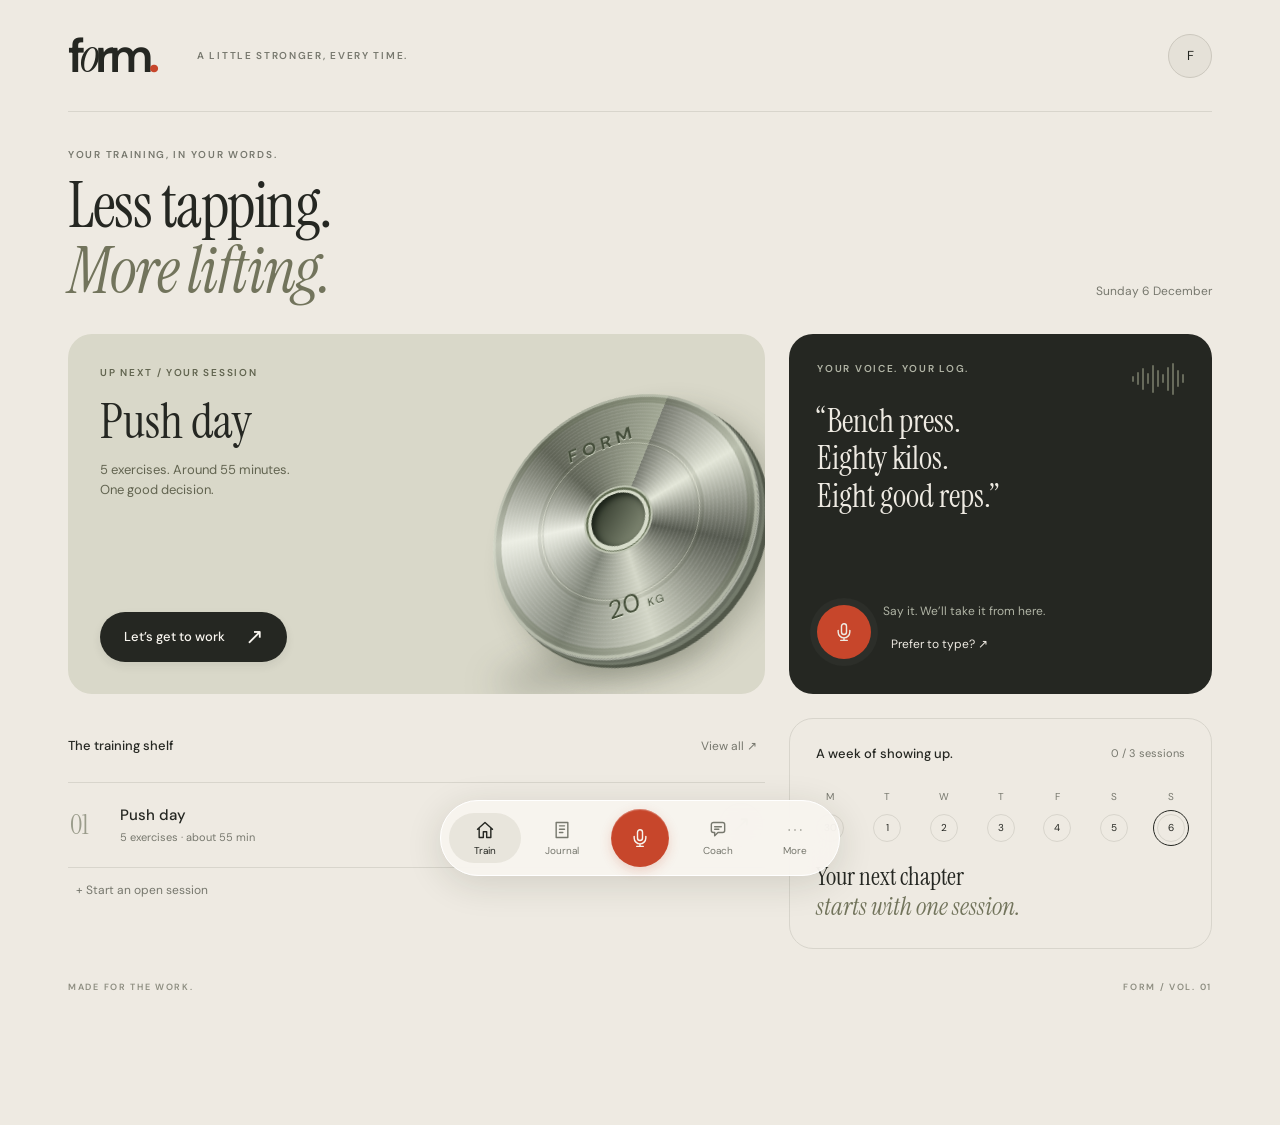
==== commit 696eefd9: "Refine Coach navigation and glass sheet" ====
--- a/index.html
+++ b/index.html
@@ -1,4 +1,8 @@
 <!doctype html><html lang="en"><head><meta charset="utf-8"><meta name="viewport" content="width=device-width,initial-scale=1,viewport-fit=cover"><meta name="theme-color" content="#eeeae2"><meta name="description" content="FORM. A quieter way to get stronger. Your voice-first training journal."><title>FORM — A little stronger.</title><link rel="icon" href="form/icon.svg" type="image/svg+xml"><link rel="manifest" href="manifest.webmanifest"><link rel="stylesheet" href="form/style.css"></head><body>
 <a class="skip" href="#main">Skip to content</a><div class="shell"><header class="masthead"><a class="wordmark" href="#today" aria-label="FORM home">f<span>o</span>rm<b>.</b></a><span class="brand-note">A LITTLE STRONGER, EVERY TIME.</span><button class="avatar" data-action="settings" aria-label="Open settings">F</button></header><div id="save-warning" class="save-warning" hidden role="alert"></div><main id="main" tabindex="-1"><div class="boot">Getting your training journal ready.</div></main><footer class="colophon"><span>MADE FOR THE WORK.</span><span>FORM / VOL. 01</span></footer></div>
-<nav class="dock" aria-label="Main navigation"></nav><dialog id="dialog"><div id="dialog-body"></div></dialog>
+<nav class="dock" aria-label="Main navigation"></nav>
+<dialog id="dialog"><div id="dialog-body"></div></dialog>
+<dialog id="coach-dialog" class="coach-dialog" aria-labelledby="coach-dialog-title">
+  <div id="coach-sheet-body"></div>
+</dialog>
 <section id="voice-panel" class="voice-panel" hidden aria-label="Voice command"><div class="voice-head"><span class="eyebrow" id="voice-label"></span><button class="round" data-action="voice-close" aria-label="Close voice">×</button></div><div class="voice-meter" aria-hidden="true"></div><p id="voice-text" aria-live="polite"></p><div id="voice-actions"></div><form id="voice-form"><label class="sr" for="command-input">Type a workout command or question</label><input id="command-input" maxlength="1500" placeholder="Or type what you’d say…" autocomplete="off"><button class="round" type="submit" aria-label="Send command">↗</button></form></section><div id="toast" class="toast" role="status" hidden></div><script type="module" src="form/app.js"></script></body></html>
--- a/form/style.css
+++ b/form/style.css
@@ -11,3 +11,10 @@
 .recovery-card{margin-bottom:26px}.personal-block details{line-height:1.8}.personal-block details li{margin:6px 0}.checkin-fields{display:grid;grid-template-columns:1fr 1fr;gap:0 16px}.checkin-fields .field{font-size:11px}.checkin-fields input{min-width:0;width:100%}.recovery-card .week-title{gap:16px;flex-wrap:wrap}.recovery-card .session-summary strong{font-size:24px}.recovery-card .session-summary small{display:block;margin-top:6px}
 @media(max-width:760px){.training-grid>div,.training-grid>aside,.dashboard>div,.dashboard>aside{display:contents}.training-grid>.lift-card,.training-grid .lift-card,.training-grid .empty{order:1}.training-grid .rest-card{order:2}.training-grid .session-summary{order:3;padding:8px 4px}.training-grid .section-title{order:4;margin-top:8px}.training-grid .exercise-list{order:5;margin-top:0}.training-grid>div>.text-button{order:6}.training-grid .voice-tile{order:7}.dashboard .lead-card{order:1}.dashboard .voice-tile{order:2}.dashboard .section-title{order:3;margin-top:12px}.dashboard .routine-list{order:4}.dashboard>div>.text-button{order:5}.dashboard .week-card{order:6;margin-top:0}.number-field label{font-size:11px}.date{font-size:11px}.exercise-meta{font-size:12px}.colophon{font-size:9px}.routine-row p{font-size:12px}}
 @media(prefers-reduced-motion:reduce){*,*:before,*:after{animation:none!important;transition:none!important;scroll-behavior:auto!important}}html[data-motion=off] *,html[data-motion=off] *:before,html[data-motion=off] *:after{animation:none!important;transition:none!important}
+
+/* Coach and navigation refinement */
+.coach-page{max-width:860px;margin:0 auto;padding-bottom:132px}.coach-page-head{display:flex;align-items:end;justify-content:space-between;gap:28px;padding:0 0 24px;border-bottom:1px solid var(--line)}.coach-page-head p{max-width:480px;color:var(--muted);font-size:13px;line-height:1.7;margin:15px 0 0}.coach-thread-page{min-height:300px;padding:22px 0}.coach-welcome{max-width:560px;padding:52px 0}.coach-welcome-mark{display:grid;place-items:center;width:44px;height:44px;border-radius:50%;background:var(--ink);color:var(--paper);font-size:22px;margin-bottom:20px}.coach-welcome h2{font-family:var(--serif);font-size:42px;line-height:1.05;font-weight:400;max-width:430px;margin:0 0 14px}.coach-welcome p{color:var(--muted);font-size:13px;line-height:1.7;max-width:440px}.coach-message{position:relative;max-width:680px;padding:19px 21px 17px;margin:0 0 13px;border:1px solid var(--line);border-radius:20px;background:#f8f5ef;box-shadow:0 10px 24px #302a1808;animation:messageIn .35s var(--ease) both}.coach-message.from-user{margin-left:auto;background:#e1e2d6;border-color:#d0d2c0}.coach-message.is-error{background:#f5e6df;border-color:#dfb4a6}.coach-role{display:block;color:var(--muted);font-size:9px;font-weight:600;letter-spacing:1.6px;margin-bottom:9px}.coach-copy{font-size:15px;line-height:1.62}.coach-copy p{margin:0 0 10px}.coach-copy p:last-child{margin-bottom:0}.coach-copy ul{margin:5px 0 10px;padding-left:20px}.coach-copy li{padding:2px 0}.coach-message time{display:block;color:#98998c;font-size:10px;margin-top:12px}.coach-composer{display:flex;align-items:center;gap:8px;padding:8px 8px 8px 18px;border:1px solid var(--line);border-radius:24px;background:#f8f5ef;box-shadow:0 14px 34px #302a180d}.coach-composer input{flex:1;min-width:0;background:transparent;border:0;padding:12px 0;font-size:13px}.coach-composer input:focus{outline:0}.coach-composer .round{flex-shrink:0}.coach-composer .primary{min-height:44px;padding:0 18px;gap:8px}.coach-prompts{display:flex;flex-wrap:wrap;gap:8px;margin-top:12px}.coach-prompts .secondary{min-height:38px;padding:0 14px;font-size:11px}.coach-dialog{width:min(720px,calc(100% - 24px));max-width:720px;max-height:min(90dvh,780px);margin:auto auto max(20px,env(safe-area-inset-bottom));padding:0;border:1px solid #ffffff28;border-radius:30px;background:#292d25f8;color:var(--paper);box-shadow:0 35px 100px #1b201a66;overflow:hidden}.coach-dialog::backdrop{background:#2527227a;backdrop-filter:blur(10px)}.coach-dialog[open]{animation:coachSheetIn .42s var(--spring)}.coach-dialog:not([data-expanded=true]){max-height:min(500px,62dvh)}.coach-sheet-inner{height:min(88dvh,750px);display:flex;flex-direction:column;min-height:0;padding:24px}.coach-sheet-top{display:flex;align-items:start;justify-content:space-between;gap:14px;padding-bottom:16px;border-bottom:1px solid #ffffff20}.coach-sheet-top .eyebrow{color:#b9bea9}.coach-sheet-top h2{font-family:var(--serif);font-size:34px;line-height:1.05;font-weight:400;margin:7px 0 0}.coach-sheet-top-actions{display:flex;align-items:center;gap:5px}.coach-sheet-top-actions .text-button{color:#bbc0ae;min-height:38px}.coach-sheet-top-actions .round{border-color:#66705d;color:var(--paper)}.coach-sheet-thread{min-height:0;overflow:auto;padding:18px 2px 10px;scroll-behavior:smooth}.coach-sheet-thread .coach-message{background:#373d32;border-color:#ffffff17;box-shadow:none;margin-bottom:10px}.coach-sheet-thread .coach-message.from-user{background:#4a5142;border-color:#ffffff1f}.coach-sheet-thread .coach-message.is-error{background:#503b32;border-color:#a76b58}.coach-sheet-thread .coach-role{color:#b9bea9}.coach-sheet-thread .coach-copy{font-size:15px}.coach-sheet-thread .coach-message time{color:#a2a896}.coach-sheet-thread .is-live{animation:liveGlow 1.8s ease-in-out infinite}.coach-sheet-thread .is-live .coach-copy{color:#f1efe8}.coach-sheet-suggestions{display:flex;gap:7px;overflow-x:auto;padding:8px 0;scrollbar-width:none}.coach-sheet-suggestions::-webkit-scrollbar{display:none}.coach-sheet-suggestions .secondary{min-height:36px;white-space:nowrap;padding:0 13px;border-color:#626b59;color:#e8e6da;font-size:11px}.coach-dialog .coach-composer{background:#353a30;border-color:#ffffff20;box-shadow:none;margin-top:4px}.coach-dialog .coach-composer input{color:var(--paper)}.coach-dialog .coach-composer input::placeholder{color:#a9b09f}.coach-dialog .coach-composer .round{border-color:#66705d;color:var(--paper)}.coach-dialog .coach-composer .primary{background:var(--paper);color:var(--ink)}.more-menu{display:grid;gap:8px;margin-top:18px}.more-menu-item{display:flex;align-items:center;gap:14px;width:100%;padding:15px 13px;border:1px solid var(--line);border-radius:16px;text-align:left}.more-menu-item:hover{background:#25272208}.more-menu-item svg{width:22px;height:22px}.more-menu-item span{display:grid;gap:4px}.more-menu-item b{font-size:13px;font-weight:500}.more-menu-item small{font-size:11px;color:var(--muted)}
+@keyframes messageIn{from{opacity:0;transform:translateY(8px) scale(.99)}to{opacity:1;transform:translateY(0) scale(1)}}@keyframes coachSheetIn{from{opacity:0;transform:translateY(28px) scale(.98)}to{opacity:1;transform:translateY(0) scale(1)}}@keyframes liveGlow{50%{box-shadow:0 0 0 4px #c8d0ac12}}
+@supports not (backdrop-filter:blur(1px)){.dock{background:#f8f5ef}.coach-dialog::backdrop{background:#252722aa}}
+@media(max-width:760px){.coach-page{padding-bottom:124px}.coach-page-head{align-items:start;flex-direction:column;gap:16px}.coach-page-head .primary{width:100%}.coach-welcome{padding:32px 0}.coach-welcome h2{font-size:35px}.coach-message{padding:16px 17px}.coach-copy{font-size:14px}.coach-dialog{width:calc(100% - 12px);margin-bottom:max(6px,env(safe-area-inset-bottom));border-radius:28px 28px 20px 20px}.coach-dialog:not([data-expanded=true]){max-height:58dvh}.coach-sheet-inner{height:min(88dvh,720px);padding:20px 17px}.coach-sheet-top h2{font-size:29px}.coach-sheet-top-actions .text-button{font-size:10px;padding:5px}.coach-sheet-thread .coach-message{padding:15px}.coach-sheet-suggestions{margin-inline:-2px}.coach-dialog .coach-composer{padding-left:13px}.coach-dialog .coach-composer .primary{width:44px;padding:0}.dock{width:calc(100% - 24px);max-width:500px}.nav-item{min-width:58px}.nav-voice{margin-inline:4px}}
+.coach-sheet-thread{flex:1}
